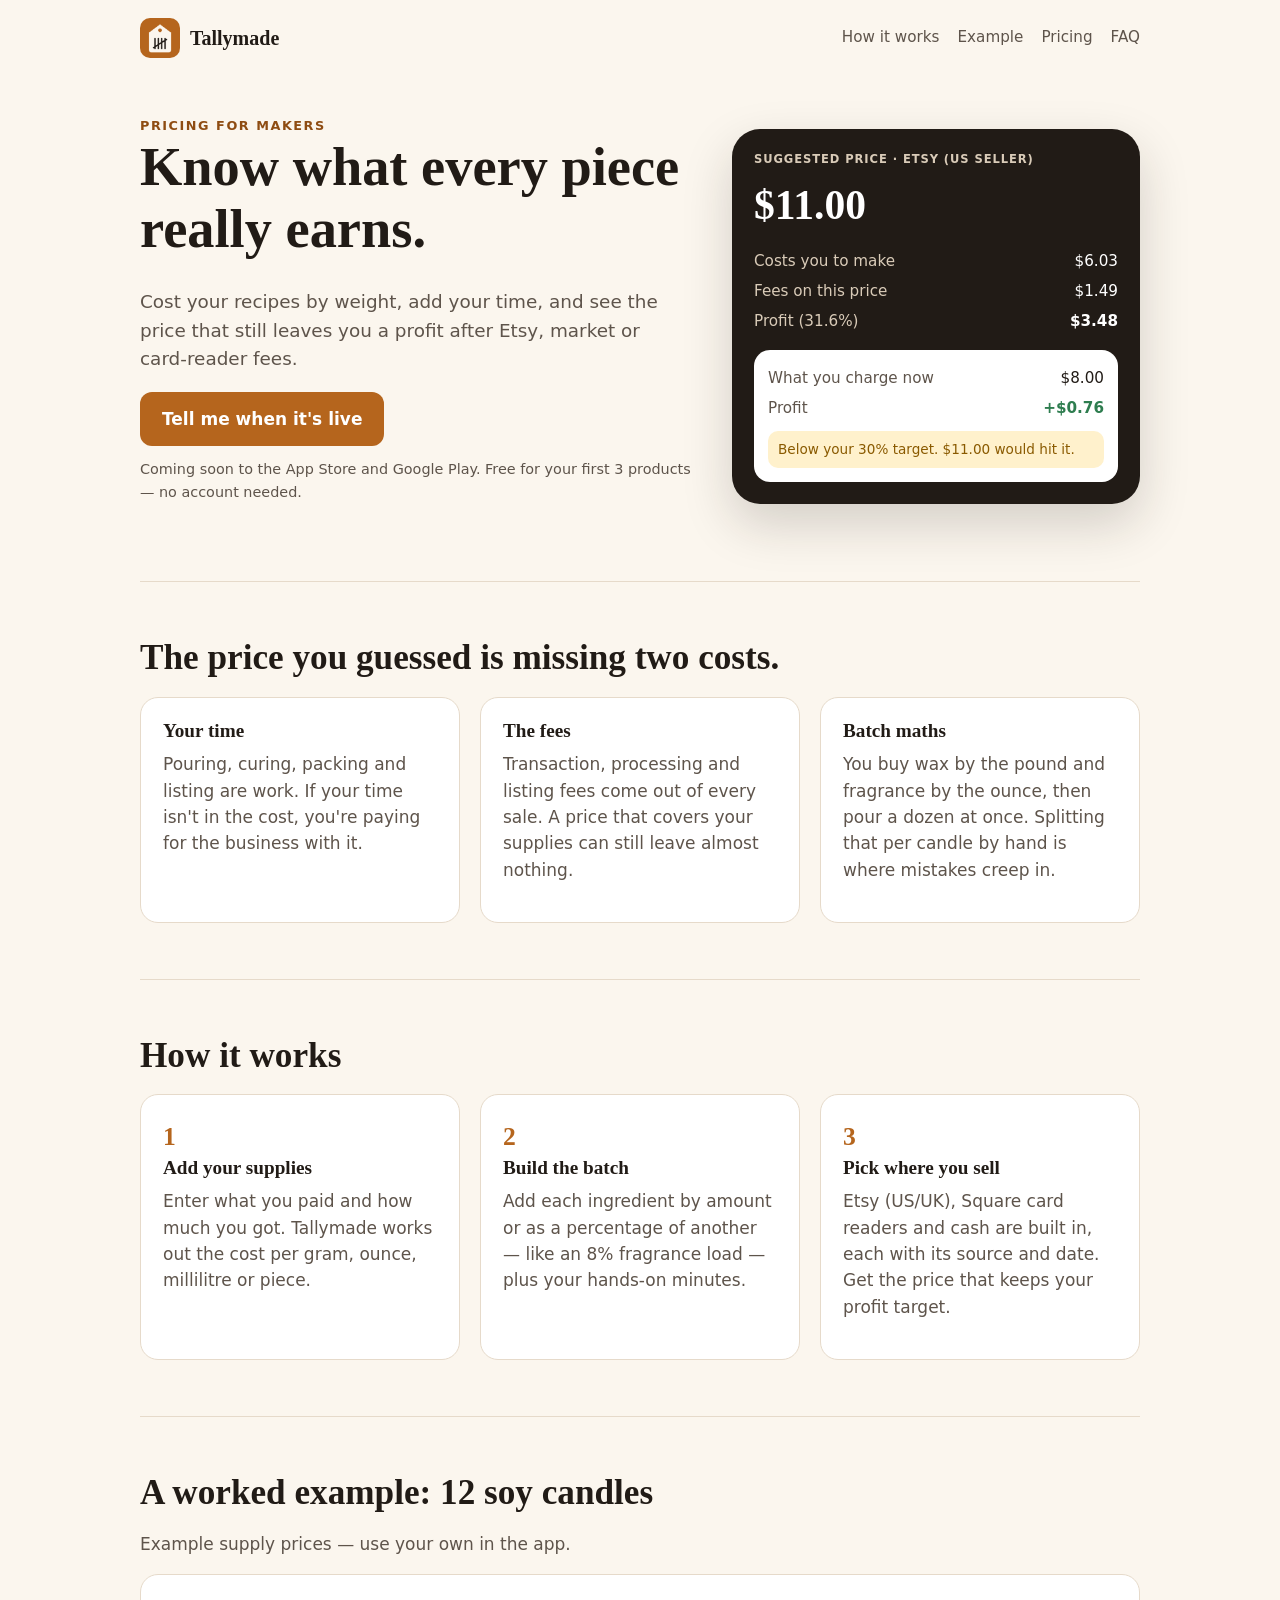
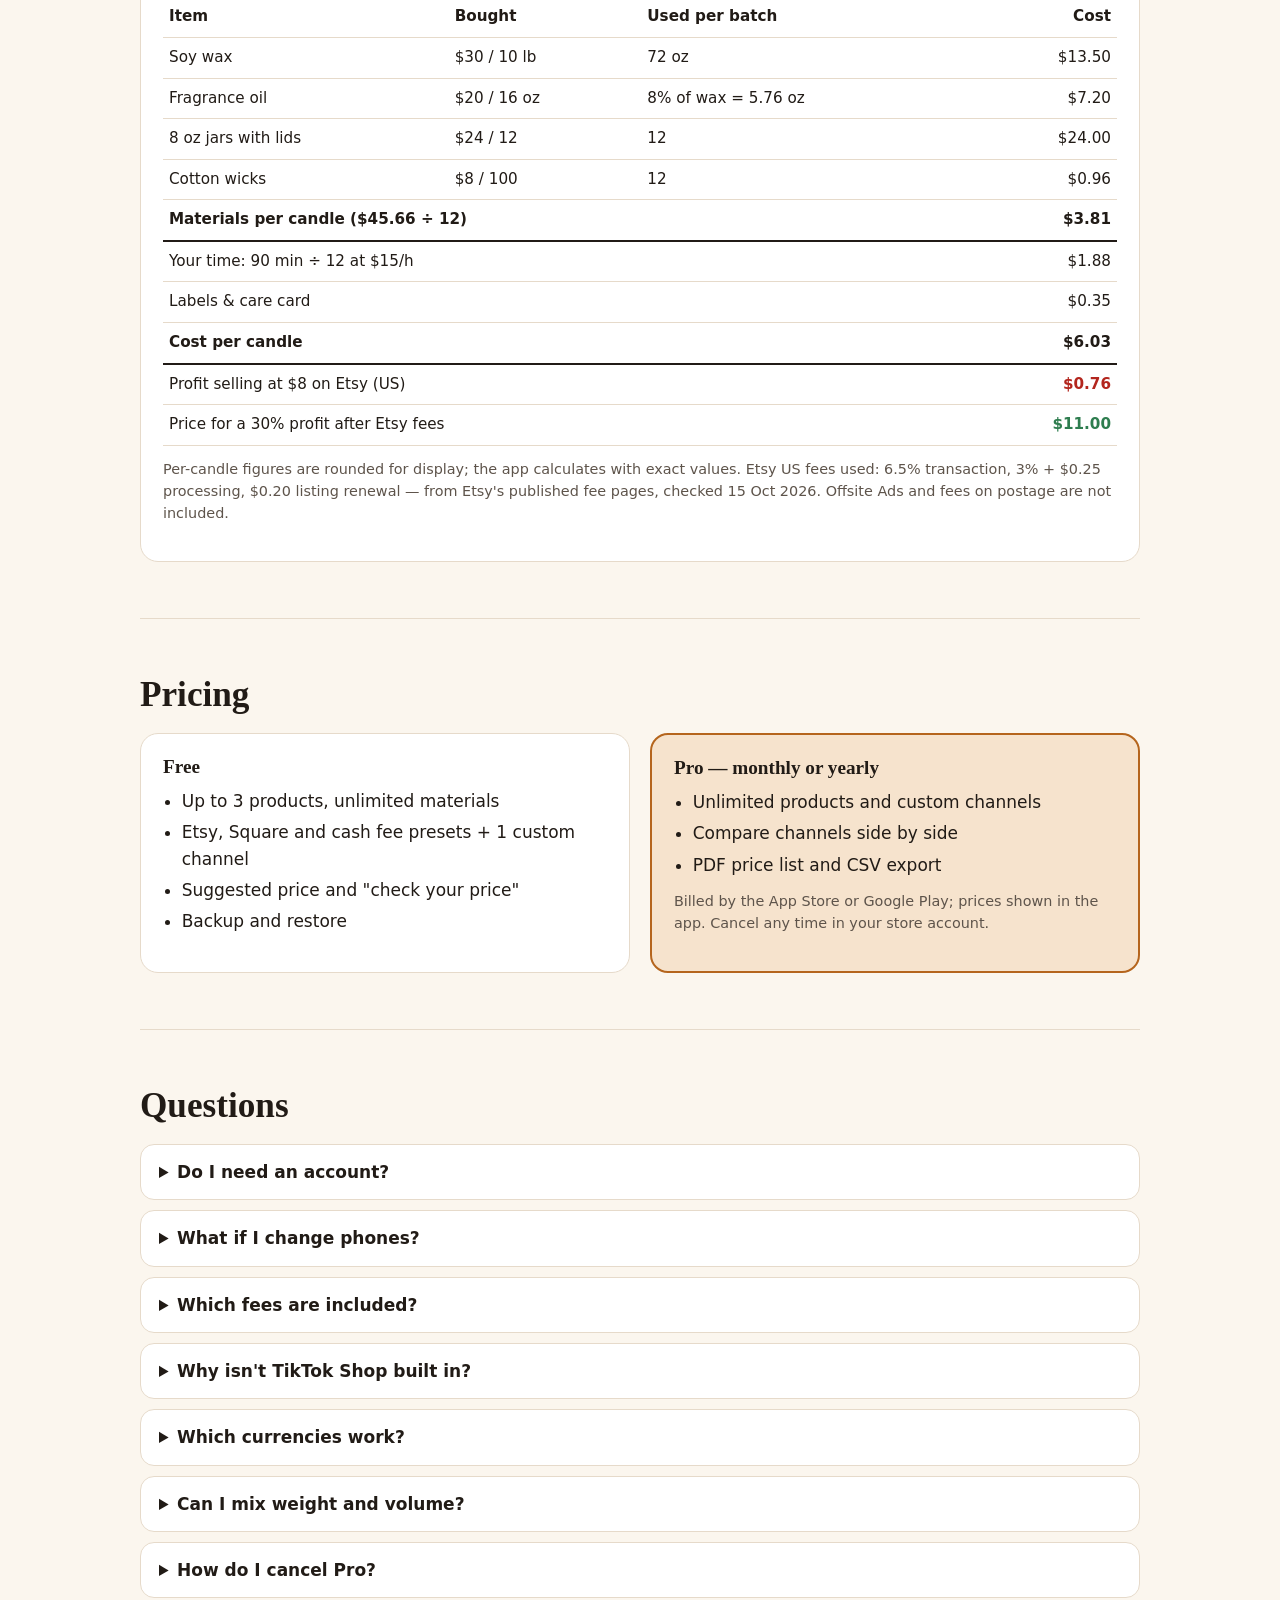
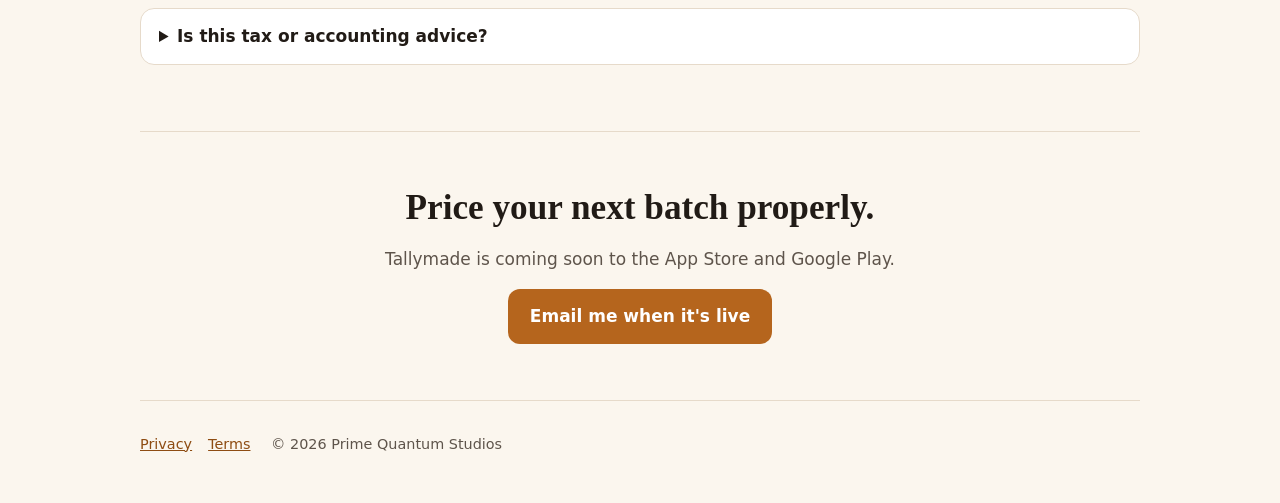
==== index.html @ a29be05f "Tallymade site: landing page, privacy policy, terms" ====
<!doctype html>
<html lang="en">
<head>
<meta charset="utf-8">
<meta name="viewport" content="width=device-width, initial-scale=1">
<title>Tallymade — Handmade Pricing</title>
<meta name="description" content="Cost your recipes by weight, add your time, and see the price that still leaves you a profit after Etsy, market or card-reader fees. For candle, soap, bake and craft makers.">
<meta property="og:title" content="Tallymade — know what every piece really earns">
<meta property="og:description" content="A pricing app for makers: recipe costing, your time, and Etsy/card-reader fees in one price.">
<meta property="og:image" content="icon.png">
<meta property="og:type" content="website">
<link rel="icon" href="icon.png">
<style>
  :root{--paper:#FBF6EE;--card:#fff;--sunken:#F3EADC;--line:#E6DACA;--ink:#211B16;--soft:#5E544B;--accent:#B5651D;--accent-dark:#8E4C12;--accent-soft:#F6E3CD;--profit:#2E7D4F;--loss:#B3261E}
  *{box-sizing:border-box}
  body{margin:0;background:var(--paper);color:var(--ink);font:17px/1.55 system-ui,-apple-system,"Segoe UI",Roboto,sans-serif}
  h1,h2,h3{font-family:Georgia,"Times New Roman",serif;line-height:1.15;margin:0 0 .5em}
  h1{font-size:clamp(2.1rem,5vw,3.4rem)} h2{font-size:clamp(1.6rem,3.5vw,2.2rem)} h3{font-size:1.2rem}
  p{margin:0 0 1em;color:var(--soft)}
  a{color:var(--accent-dark)}
  .wrap{max-width:1040px;margin:0 auto;padding:0 20px}
  header.top{display:flex;align-items:center;gap:10px;padding:18px 0}
  header.top img{width:40px;height:40px;border-radius:10px}
  header.top b{font-family:Georgia,serif;font-size:1.25rem}
  header.top nav{margin-left:auto;display:flex;gap:18px;font-size:.95rem}
  header.top nav a{text-decoration:none;color:var(--soft)}
  .hero{display:grid;grid-template-columns:1.15fr .85fr;gap:40px;align-items:center;padding:40px 0 64px}
  .eyebrow{font-size:.8rem;letter-spacing:.12em;font-weight:700;color:var(--accent-dark);text-transform:uppercase}
  .lead{font-size:1.15rem}
  .btn{display:inline-block;background:var(--accent);color:#fff;font-weight:700;text-decoration:none;padding:14px 22px;border-radius:12px}
  .btn:hover{background:var(--accent-dark)}
  .btn.secondary{background:transparent;color:var(--ink);border:1px solid var(--line)}
  .note{font-size:.9rem;color:var(--soft);margin-top:12px}
  .phone{background:var(--ink);color:#fff;border-radius:28px;padding:22px;box-shadow:0 20px 50px rgba(33,27,22,.18)}
  .phone .label{font-size:.72rem;letter-spacing:.08em;color:#D9CBB8;font-weight:700}
  .phone .price{font-family:Georgia,serif;font-size:2.6rem;font-weight:700;margin:4px 0 10px}
  .row{display:flex;justify-content:space-between;gap:12px;font-size:.95rem;padding:3px 0}
  .row span:first-child{color:#D9CBB8}
  .check{background:var(--card);color:var(--ink);border-radius:16px;padding:14px;margin-top:14px}
  .check .row span:first-child{color:var(--soft)}
  .warn{background:#FFF1CC;color:#8A5A00;border-radius:10px;padding:8px 10px;font-size:.85rem;margin-top:8px}
  section{padding:56px 0;border-top:1px solid var(--line)}
  .grid3{display:grid;grid-template-columns:repeat(3,1fr);gap:20px}
  .card{background:var(--card);border:1px solid var(--line);border-radius:18px;padding:22px}
  .step{font-family:Georgia,serif;font-weight:700;color:var(--accent);font-size:1.6rem}
  table{width:100%;border-collapse:collapse;font-size:.95rem}
  td,th{padding:8px 6px;border-bottom:1px solid var(--line);text-align:left}
  td.n,th.n{text-align:right;white-space:nowrap;font-variant-numeric:tabular-nums}
  tr.total td{font-weight:700;border-bottom:2px solid var(--ink)}
  .good{color:var(--profit);font-weight:700} .bad{color:var(--loss);font-weight:700}
  .plans{display:grid;grid-template-columns:1fr 1fr;gap:20px}
  .plan ul{padding-left:1.1em;margin:0 0 .5em} .plan li{margin:.3em 0}
  .plan.pro{border:2px solid var(--accent);background:var(--accent-soft)}
  details{background:var(--card);border:1px solid var(--line);border-radius:14px;padding:14px 18px;margin-bottom:10px}
  summary{cursor:pointer;font-weight:700}
  details p{margin:.6em 0 0}
  .cta{text-align:center}
  footer{padding:32px 0 48px;font-size:.9rem;color:var(--soft);border-top:1px solid var(--line)}
  footer a{margin-right:16px}
  :focus-visible{outline:3px solid var(--accent);outline-offset:2px}
  @media (max-width:820px){.hero,.grid3,.plans{grid-template-columns:1fr}.hero{padding-top:16px}header.top nav{display:none}}
</style>
</head>
<body>
<div class="wrap">
  <header class="top">
    <img src="icon.png" alt="Tallymade logo: a price tag with a tally mark">
    <b>Tallymade</b>
    <nav aria-label="Page sections"><a href="#how">How it works</a><a href="#example">Example</a><a href="#pricing">Pricing</a><a href="#faq">FAQ</a></nav>
  </header>

  <main>
    <div class="hero">
      <div>
        <div class="eyebrow">Pricing for makers</div>
        <h1>Know what every piece really earns.</h1>
        <p class="lead">Cost your recipes by weight, add your time, and see the price that still leaves you a profit after Etsy, market or card-reader fees.</p>
        <a class="btn" href="mailto:primequantumstudios@gmail.com?subject=Tallymade%20early%20access">Tell me when it's live</a>
        <p class="note">Coming soon to the App Store and Google Play. Free for your first 3 products — no account needed.</p>
      </div>
      <div class="phone" role="img" aria-label="Example app screen: suggested price $11.00 on Etsy for an 8 oz soy candle; at $8 the profit is only $0.76">
        <div class="label">SUGGESTED PRICE · ETSY (US SELLER)</div>
        <div class="price">$11.00</div>
        <div class="row"><span>Costs you to make</span><span>$6.03</span></div>
        <div class="row"><span>Fees on this price</span><span>$1.49</span></div>
        <div class="row"><span>Profit (31.6%)</span><span><b>$3.48</b></span></div>
        <div class="check">
          <div class="row"><span>What you charge now</span><span>$8.00</span></div>
          <div class="row"><span>Profit</span><span class="good">+$0.76</span></div>
          <div class="warn">Below your 30% target. $11.00 would hit it.</div>
        </div>
      </div>
    </div>

    <section aria-labelledby="problem">
      <h2 id="problem">The price you guessed is missing two costs.</h2>
      <div class="grid3">
        <div class="card"><h3>Your time</h3><p>Pouring, curing, packing and listing are work. If your time isn't in the cost, you're paying for the business with it.</p></div>
        <div class="card"><h3>The fees</h3><p>Transaction, processing and listing fees come out of every sale. A price that covers your supplies can still leave almost nothing.</p></div>
        <div class="card"><h3>Batch maths</h3><p>You buy wax by the pound and fragrance by the ounce, then pour a dozen at once. Splitting that per candle by hand is where mistakes creep in.</p></div>
      </div>
    </section>

    <section id="how" aria-labelledby="how-h">
      <h2 id="how-h">How it works</h2>
      <div class="grid3">
        <div class="card"><div class="step">1</div><h3>Add your supplies</h3><p>Enter what you paid and how much you got. Tallymade works out the cost per gram, ounce, millilitre or piece.</p></div>
        <div class="card"><div class="step">2</div><h3>Build the batch</h3><p>Add each ingredient by amount or as a percentage of another — like an 8% fragrance load — plus your hands-on minutes.</p></div>
        <div class="card"><div class="step">3</div><h3>Pick where you sell</h3><p>Etsy (US/UK), Square card readers and cash are built in, each with its source and date. Get the price that keeps your profit target.</p></div>
      </div>
    </section>

    <section id="example" aria-labelledby="ex-h">
      <h2 id="ex-h">A worked example: 12 soy candles</h2>
      <p>Example supply prices — use your own in the app.</p>
      <div class="card">
        <table>
          <thead><tr><th>Item</th><th>Bought</th><th>Used per batch</th><th class="n">Cost</th></tr></thead>
          <tbody>
            <tr><td>Soy wax</td><td>$30 / 10 lb</td><td>72 oz</td><td class="n">$13.50</td></tr>
            <tr><td>Fragrance oil</td><td>$20 / 16 oz</td><td>8% of wax = 5.76 oz</td><td class="n">$7.20</td></tr>
            <tr><td>8 oz jars with lids</td><td>$24 / 12</td><td>12</td><td class="n">$24.00</td></tr>
            <tr><td>Cotton wicks</td><td>$8 / 100</td><td>12</td><td class="n">$0.96</td></tr>
            <tr class="total"><td colspan="3">Materials per candle ($45.66 ÷ 12)</td><td class="n">$3.81</td></tr>
            <tr><td colspan="3">Your time: 90 min ÷ 12 at $15/h</td><td class="n">$1.88</td></tr>
            <tr><td colspan="3">Labels &amp; care card</td><td class="n">$0.35</td></tr>
            <tr class="total"><td colspan="3">Cost per candle</td><td class="n">$6.03</td></tr>
            <tr><td colspan="3">Profit selling at $8 on Etsy (US)</td><td class="n bad">$0.76</td></tr>
            <tr><td colspan="3">Price for a 30% profit after Etsy fees</td><td class="n good">$11.00</td></tr>
          </tbody>
        </table>
        <p class="note">Per-candle figures are rounded for display; the app calculates with exact values. Etsy US fees used: 6.5% transaction, 3% + $0.25 processing, $0.20 listing renewal — from Etsy's published fee pages, checked 15 Oct 2026. Offsite Ads and fees on postage are not included.</p>
      </div>
    </section>

    <section id="pricing" aria-labelledby="pr-h">
      <h2 id="pr-h">Pricing</h2>
      <div class="plans">
        <div class="card plan">
          <h3>Free</h3>
          <ul>
            <li>Up to 3 products, unlimited materials</li>
            <li>Etsy, Square and cash fee presets + 1 custom channel</li>
            <li>Suggested price and "check your price"</li>
            <li>Backup and restore</li>
          </ul>
        </div>
        <div class="card plan pro">
          <h3>Pro — monthly or yearly</h3>
          <ul>
            <li>Unlimited products and custom channels</li>
            <li>Compare channels side by side</li>
            <li>PDF price list and CSV export</li>
          </ul>
          <p class="note">Billed by the App Store or Google Play; prices shown in the app. Cancel any time in your store account.</p>
        </div>
      </div>
    </section>

    <section id="faq" aria-labelledby="faq-h">
      <h2 id="faq-h">Questions</h2>
      <details><summary>Do I need an account?</summary><p>No. Your materials and products are stored only on your phone. There's no sign-up.</p></details>
      <details><summary>What if I change phones?</summary><p>Export a backup file from Settings and restore it on the new phone. Tallymade doesn't keep a copy on a server.</p></details>
      <details><summary>Which fees are included?</summary><p>Presets for Etsy (US and UK sellers), Square card readers (US and UK) and cash. Each shows its source and the date it was checked. Every fee line is editable, and you can add your own channels.</p></details>
      <details><summary>Why isn't TikTok Shop built in?</summary><p>Its published rates vary by category and region, so we couldn't confirm one set of numbers. Add it as your own channel using the rates in your seller account.</p></details>
      <details><summary>Which currencies work?</summary><p>USD, GBP, EUR, CAD and AUD. Pick the currency you sell in; Tallymade doesn't convert between currencies.</p></details>
      <details><summary>Can I mix weight and volume?</summary><p>Yes — add a density (grams per ml from your supplier's data sheet) to a material.</p></details>
      <details><summary>How do I cancel Pro?</summary><p>Pro is billed by Apple or Google. Cancel in your store account's subscription settings; refunds are requested through the store.</p></details>
      <details><summary>Is this tax or accounting advice?</summary><p>No. Tallymade is a pricing calculator. For tax and bookkeeping, talk to an accountant.</p></details>
    </section>

    <section class="cta" aria-labelledby="cta-h">
      <h2 id="cta-h">Price your next batch properly.</h2>
      <p>Tallymade is coming soon to the App Store and Google Play.</p>
      <a class="btn" href="mailto:primequantumstudios@gmail.com?subject=Tallymade%20early%20access">Email me when it's live</a>
    </section>
  </main>

  <footer>
    <a href="privacy.html">Privacy</a><a href="terms.html">Terms</a>
    <span>© 2026 Prime Quantum Studios</span>
  </footer>
</div>
</body>
</html>
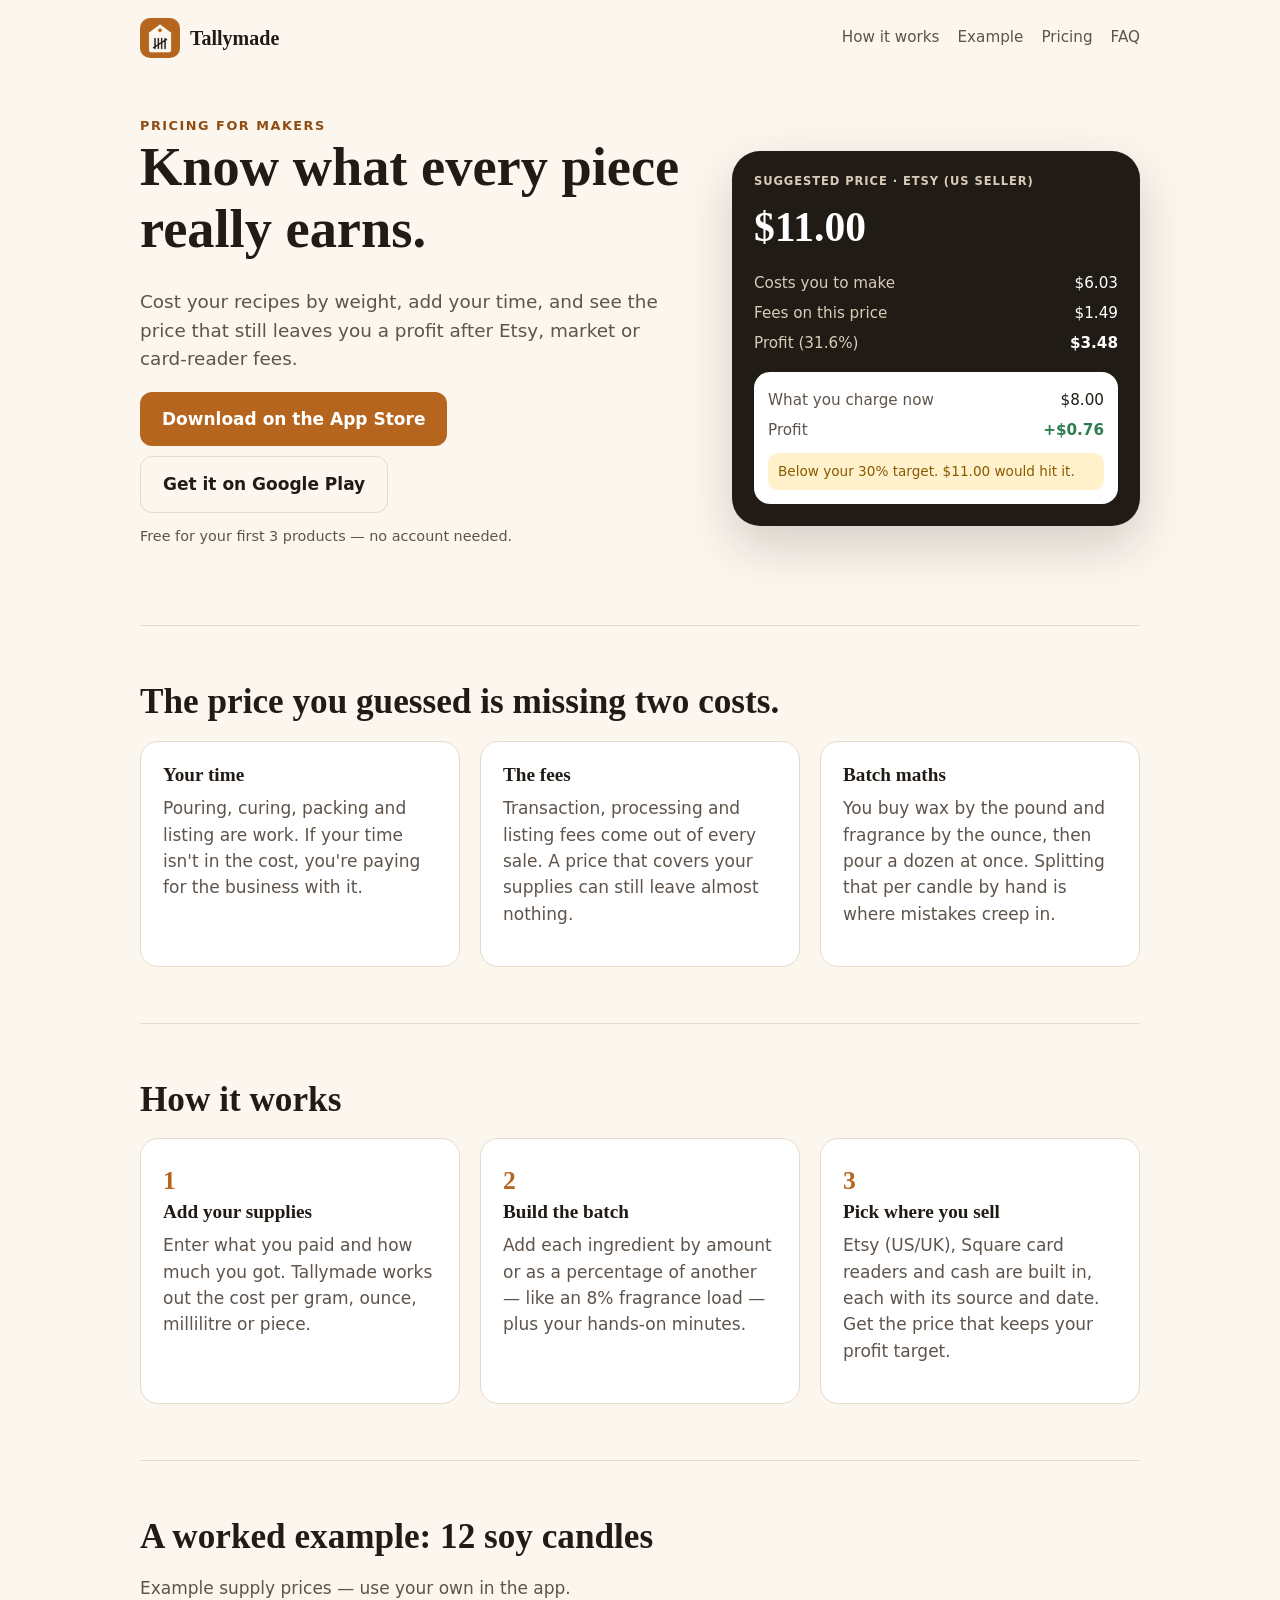
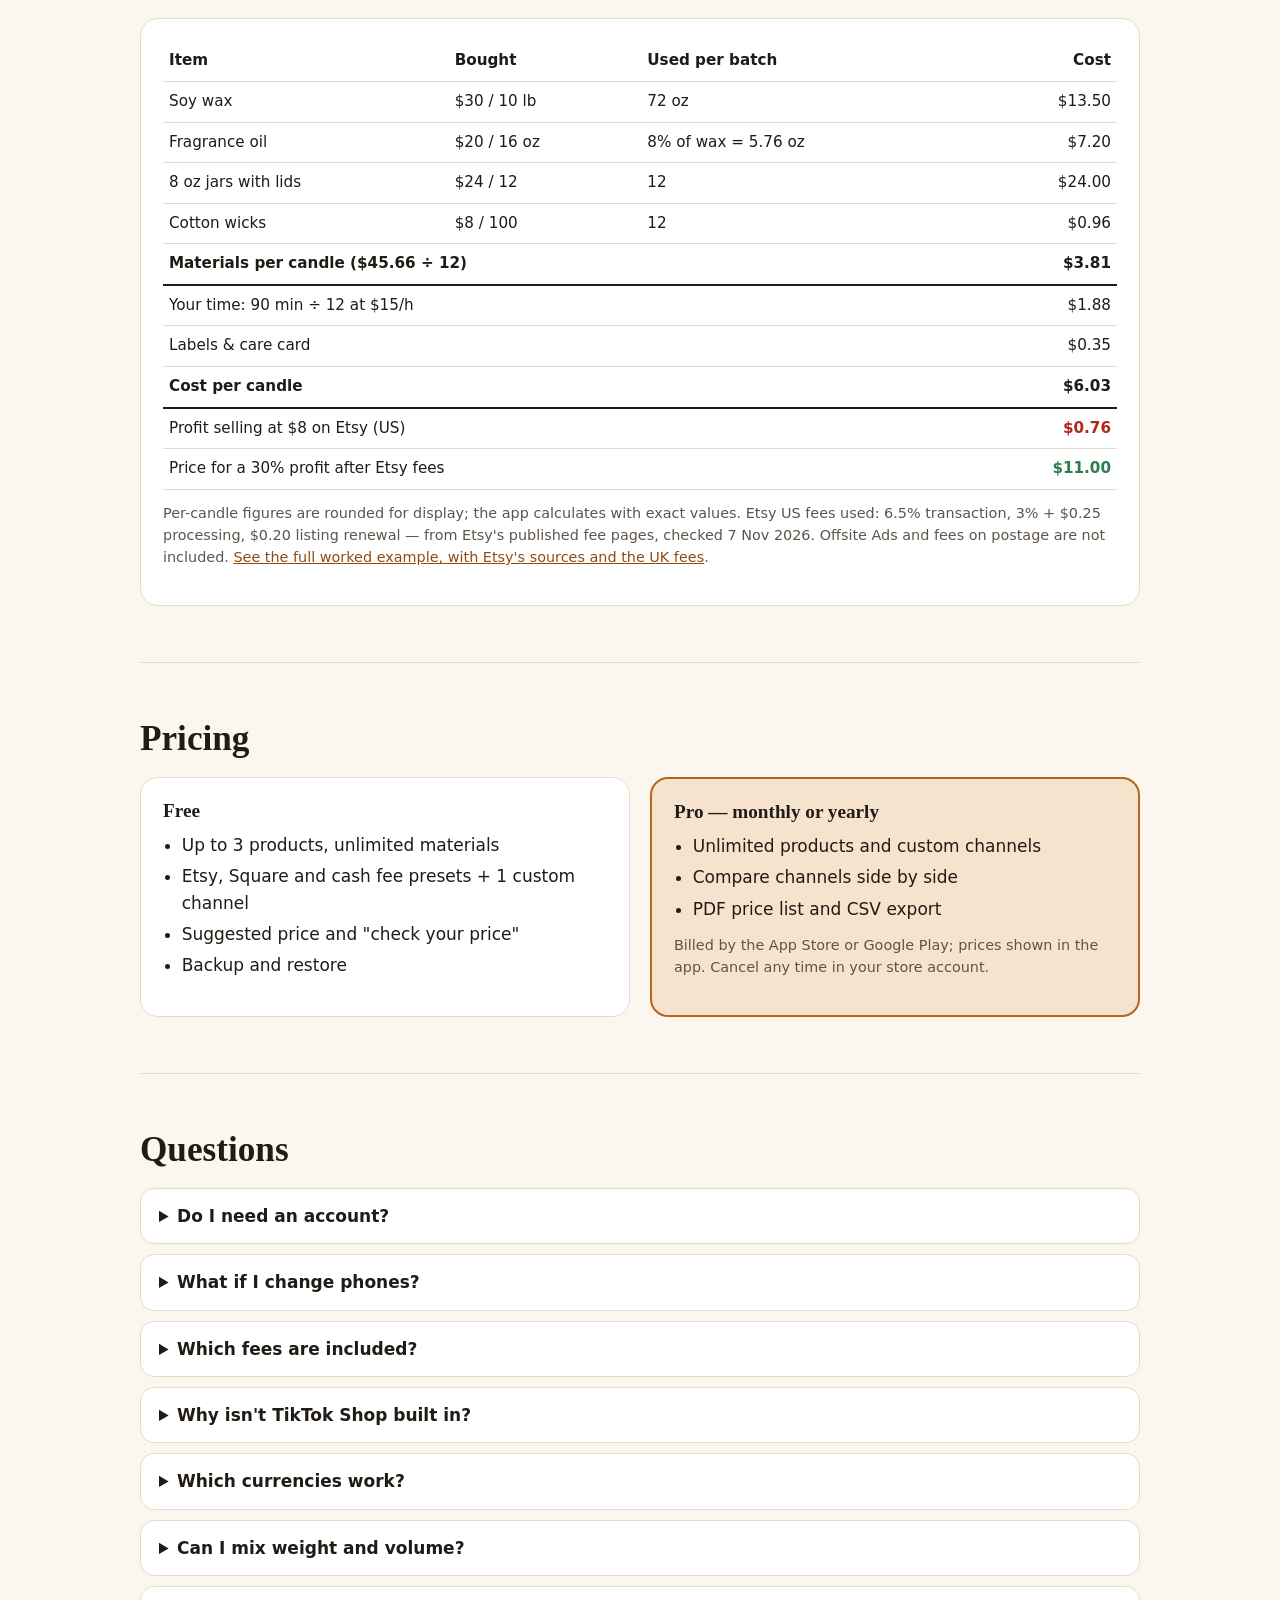
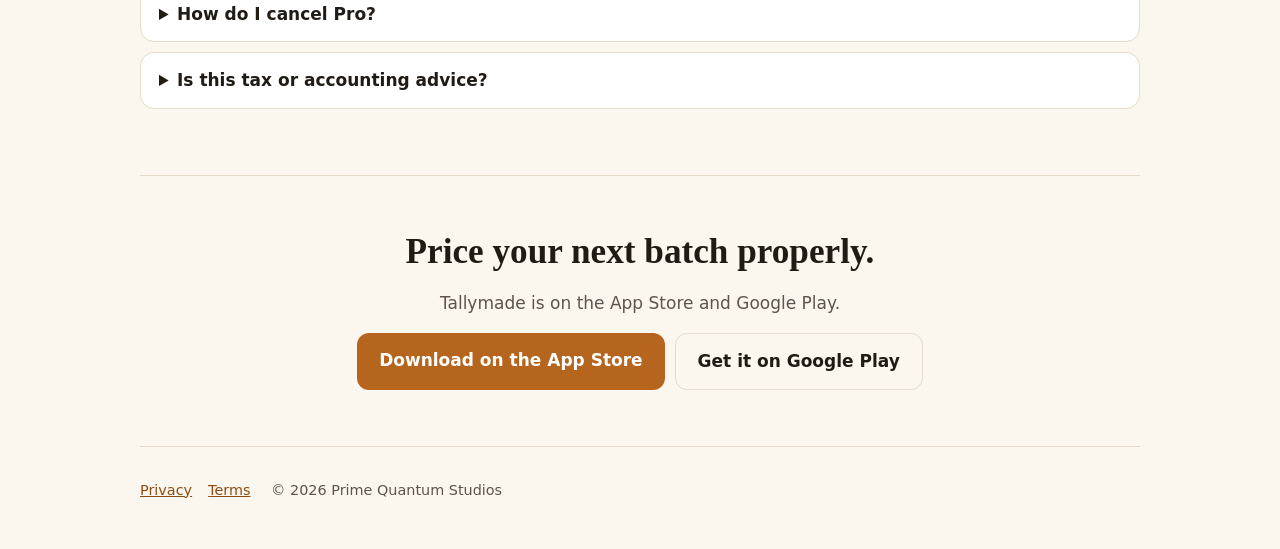
==== commit 4a3203df: "Landing: store buttons now live, worked-example article on Etsy candle pricing Co-Authored-By: Claud" ====
--- a/index.html
+++ b/index.html
@@ -30,6 +30,8 @@
   .btn{display:inline-block;background:var(--accent);color:#fff;font-weight:700;text-decoration:none;padding:14px 22px;border-radius:12px}
   .btn:hover{background:var(--accent-dark)}
   .btn.secondary{background:transparent;color:var(--ink);border:1px solid var(--line)}
+  .stores{display:flex;flex-wrap:wrap;gap:10px}
+  section.cta .stores{justify-content:center}
   .note{font-size:.9rem;color:var(--soft);margin-top:12px}
   .phone{background:var(--ink);color:#fff;border-radius:28px;padding:22px;box-shadow:0 20px 50px rgba(33,27,22,.18)}
   .phone .label{font-size:.72rem;letter-spacing:.08em;color:#D9CBB8;font-weight:700}
@@ -75,8 +77,11 @@
         <div class="eyebrow">Pricing for makers</div>
         <h1>Know what every piece really earns.</h1>
         <p class="lead">Cost your recipes by weight, add your time, and see the price that still leaves you a profit after Etsy, market or card-reader fees.</p>
-        <a class="btn" href="mailto:primequantumstudios@gmail.com?subject=Tallymade%20early%20access">Tell me when it's live</a>
-        <p class="note">Coming soon to the App Store and Google Play. Free for your first 3 products — no account needed.</p>
+        <div class="stores">
+          <a class="btn" href="https://apps.apple.com/gb/app/tallymade-handmade-pricing/id6823324719">Download on the App Store</a>
+          <a class="btn secondary" href="https://play.google.com/store/apps/details?id=com.primequantumstudios.tallymade">Get it on Google Play</a>
+        </div>
+        <p class="note">Free for your first 3 products — no account needed.</p>
       </div>
       <div class="phone" role="img" aria-label="Example app screen: suggested price $11.00 on Etsy for an 8 oz soy candle; at $8 the profit is only $0.76">
         <div class="label">SUGGESTED PRICE · ETSY (US SELLER)</div>
@@ -129,7 +134,7 @@
             <tr><td colspan="3">Price for a 30% profit after Etsy fees</td><td class="n good">$11.00</td></tr>
           </tbody>
         </table>
-        <p class="note">Per-candle figures are rounded for display; the app calculates with exact values. Etsy US fees used: 6.5% transaction, 3% + $0.25 processing, $0.20 listing renewal — from Etsy's published fee pages, checked 15 Oct 2026. Offsite Ads and fees on postage are not included.</p>
+        <p class="note">Per-candle figures are rounded for display; the app calculates with exact values. Etsy US fees used: 6.5% transaction, 3% + $0.25 processing, $0.20 listing renewal — from Etsy's published fee pages, checked 7 Nov 2026. Offsite Ads and fees on postage are not included. <a href="etsy-candle-pricing-example.html">See the full worked example, with Etsy's sources and the UK fees</a>.</p>
       </div>
     </section>
 
@@ -171,8 +176,11 @@
 
     <section class="cta" aria-labelledby="cta-h">
       <h2 id="cta-h">Price your next batch properly.</h2>
-      <p>Tallymade is coming soon to the App Store and Google Play.</p>
-      <a class="btn" href="mailto:primequantumstudios@gmail.com?subject=Tallymade%20early%20access">Email me when it's live</a>
+      <p>Tallymade is on the App Store and Google Play.</p>
+      <div class="stores">
+        <a class="btn" href="https://apps.apple.com/gb/app/tallymade-handmade-pricing/id6823324719">Download on the App Store</a>
+        <a class="btn secondary" href="https://play.google.com/store/apps/details?id=com.primequantumstudios.tallymade">Get it on Google Play</a>
+      </div>
     </section>
   </main>
 
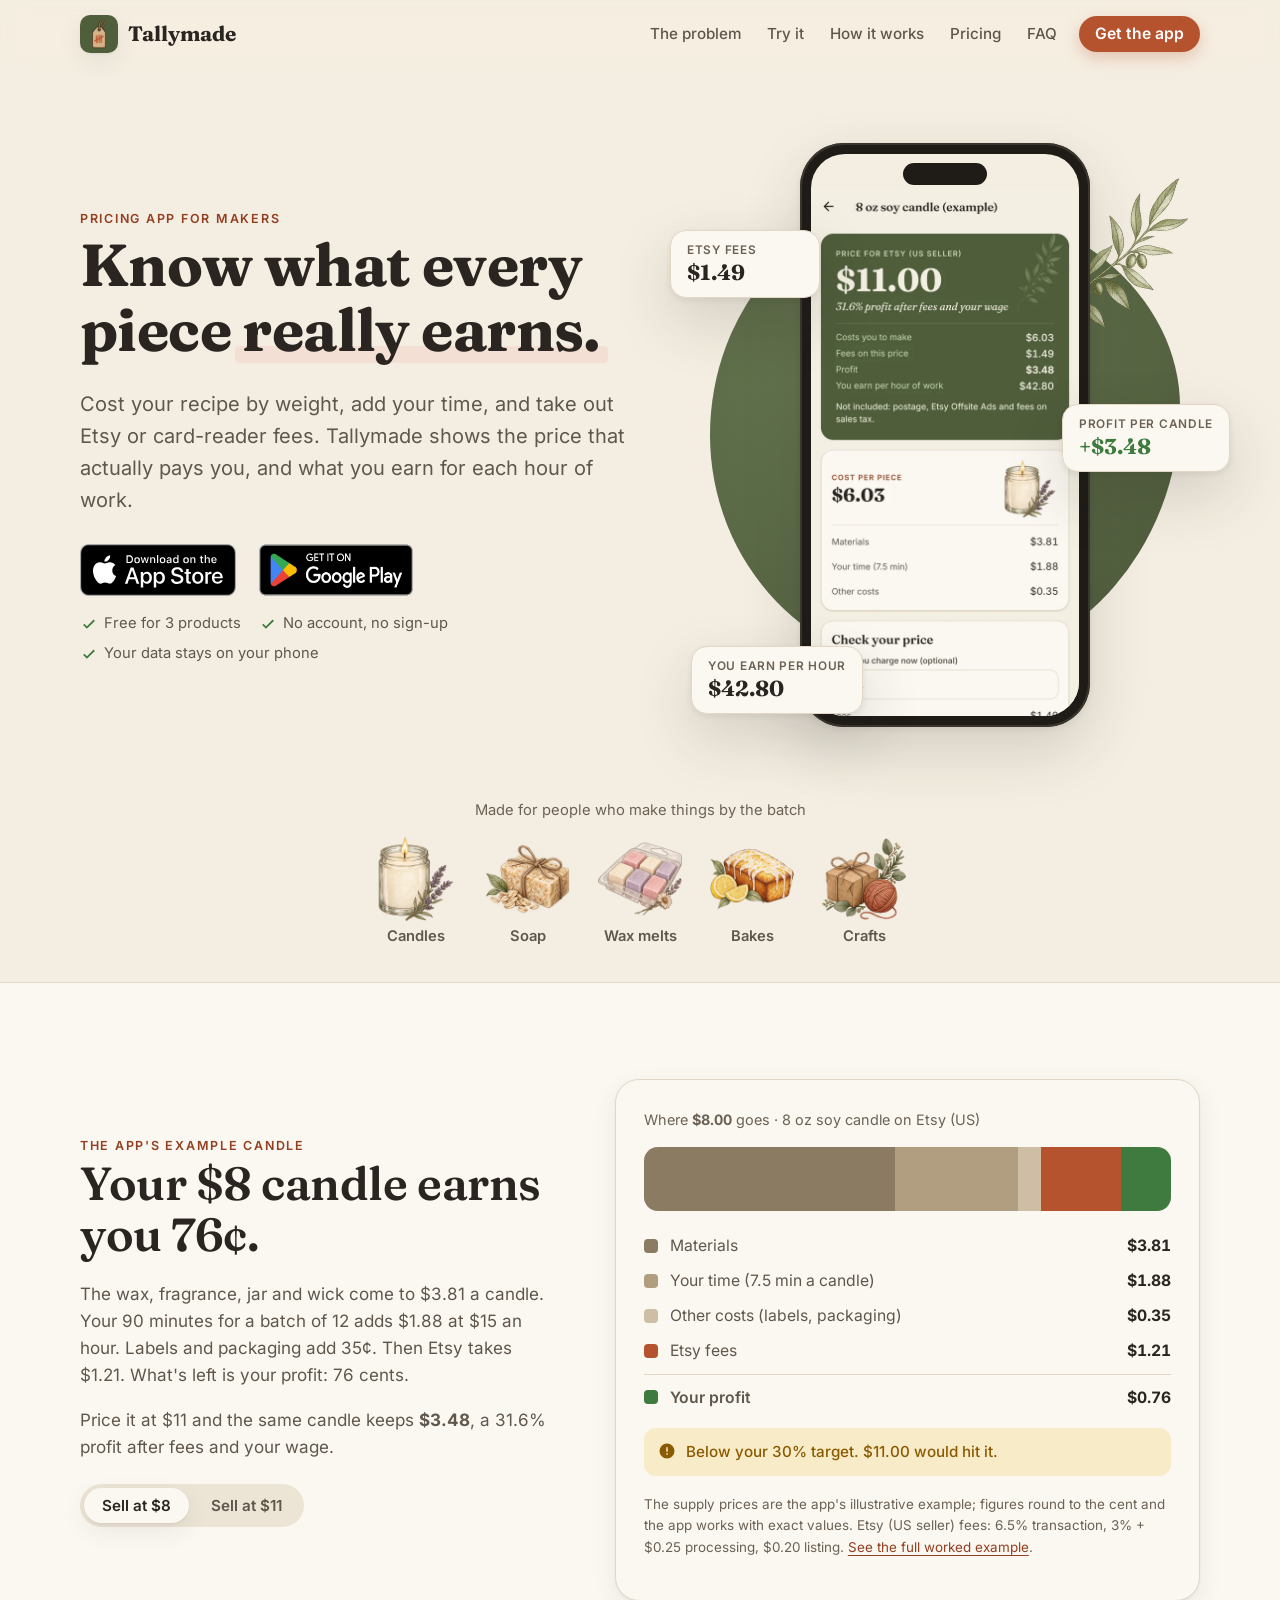
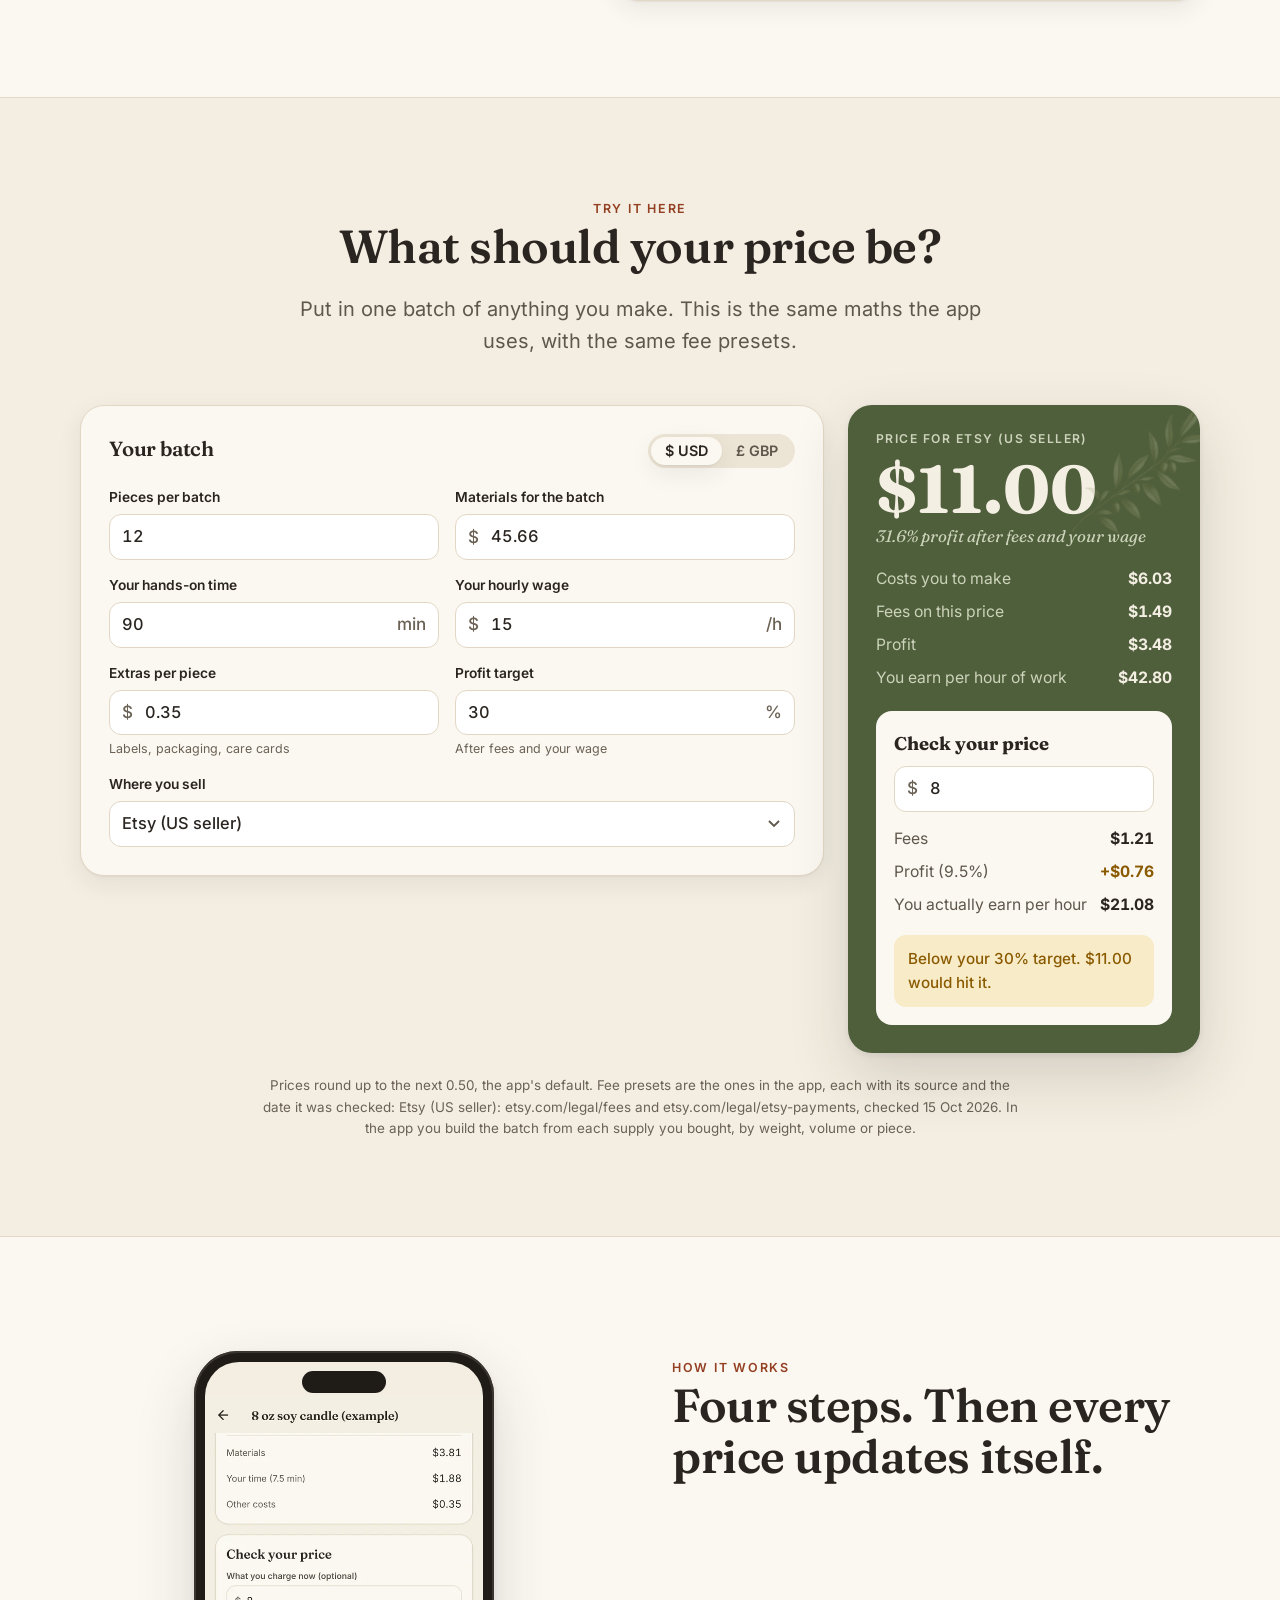
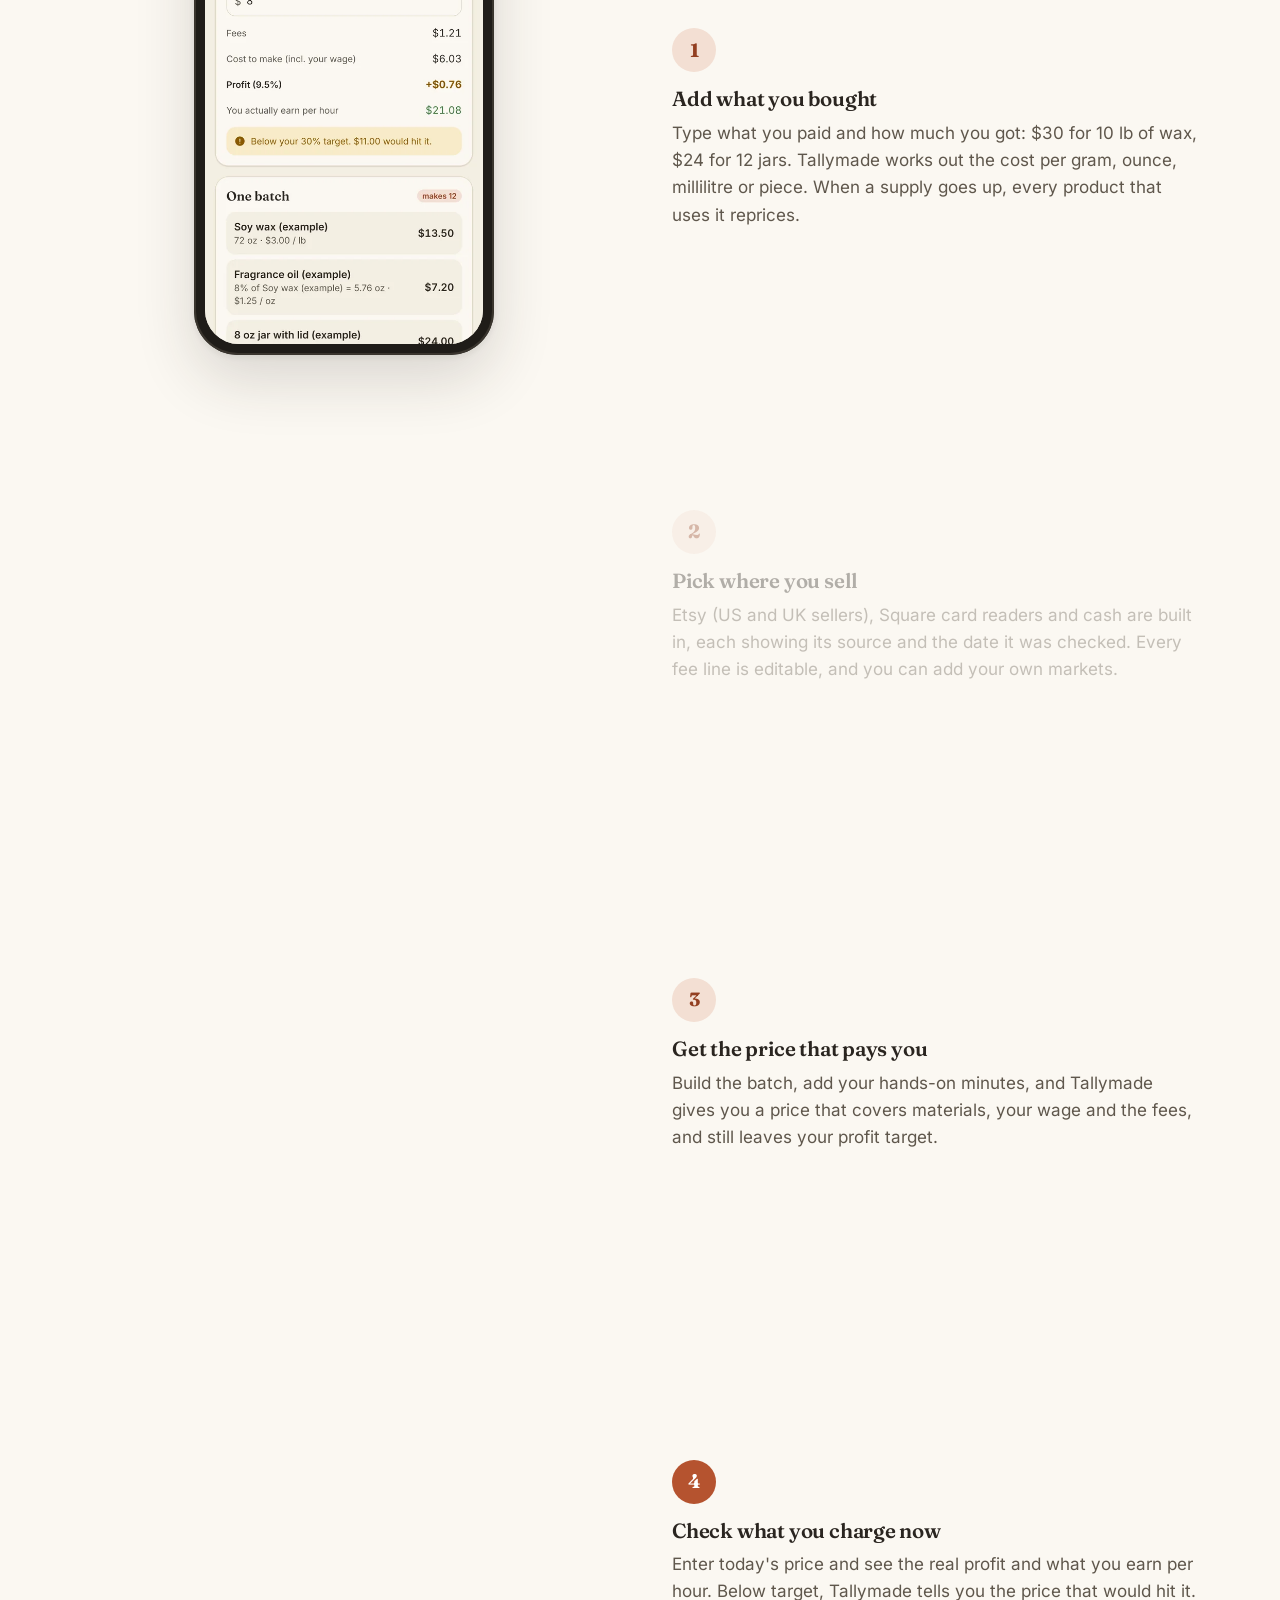
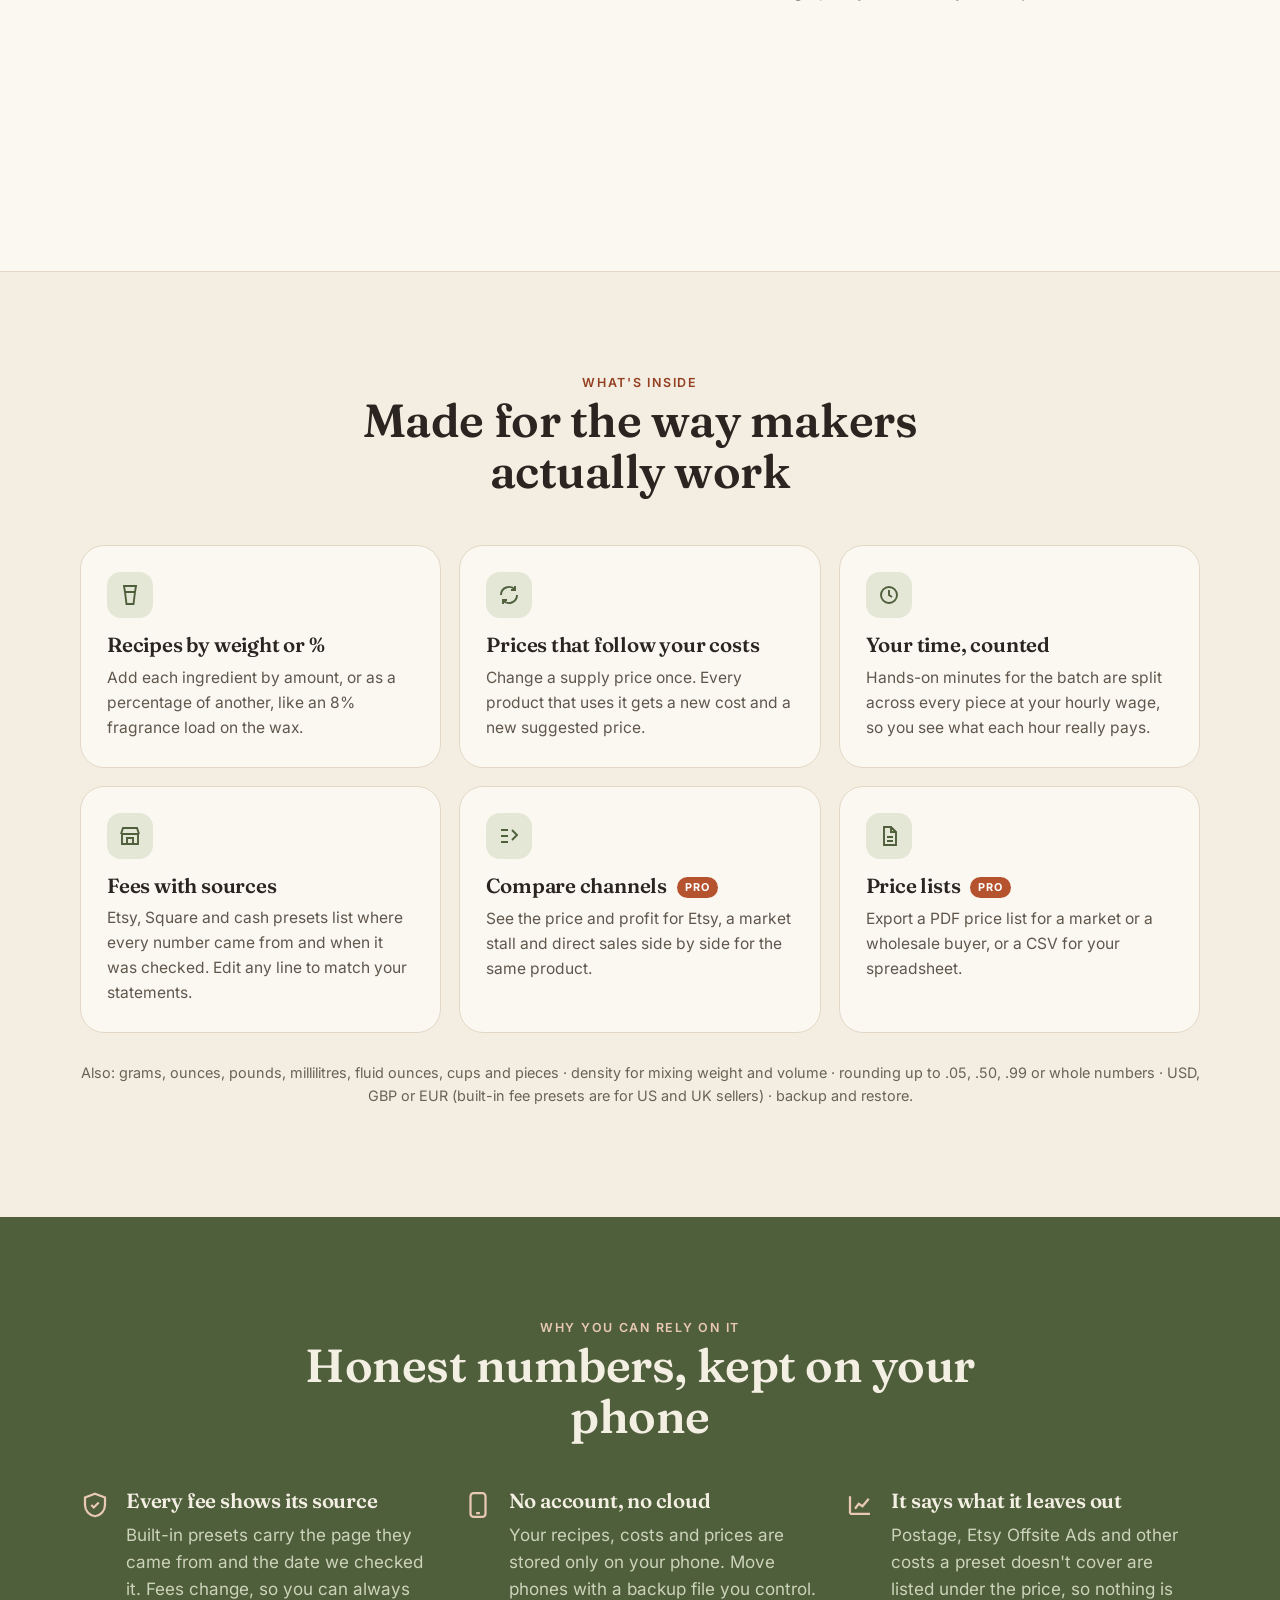
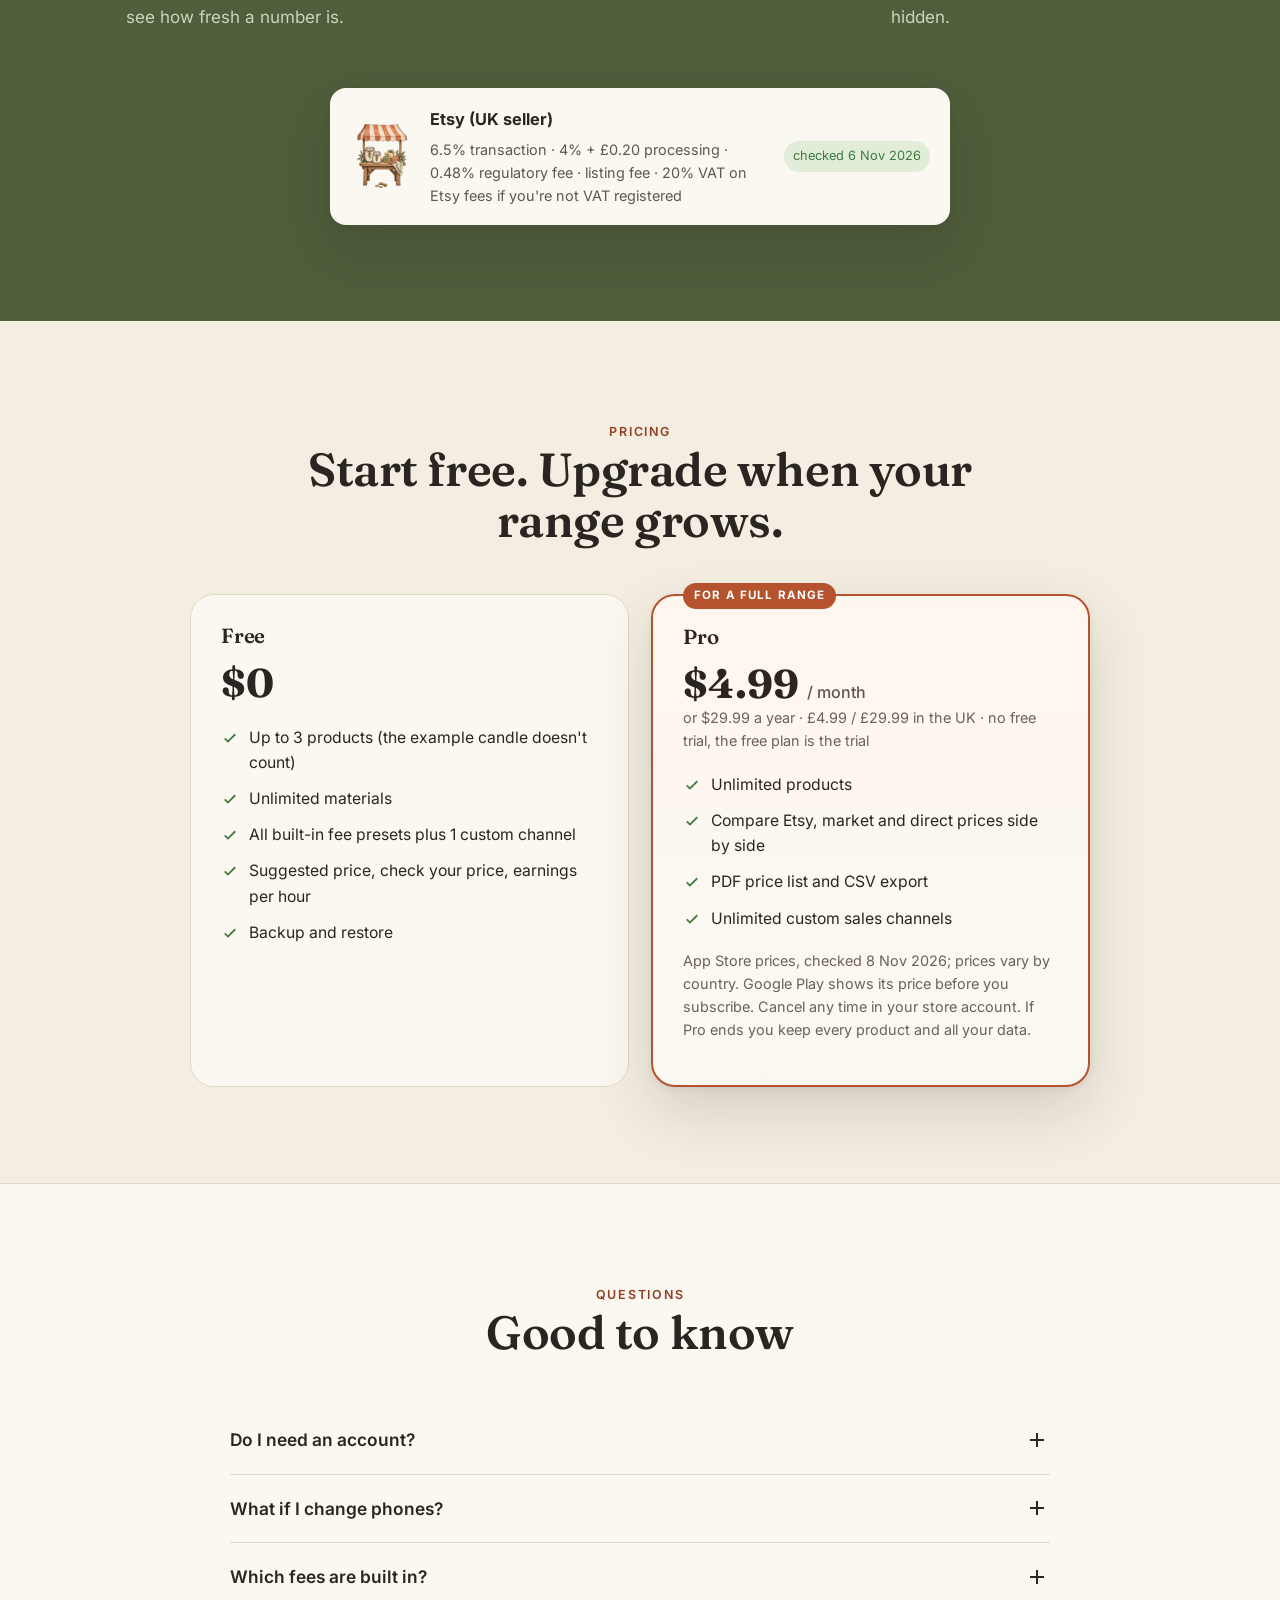
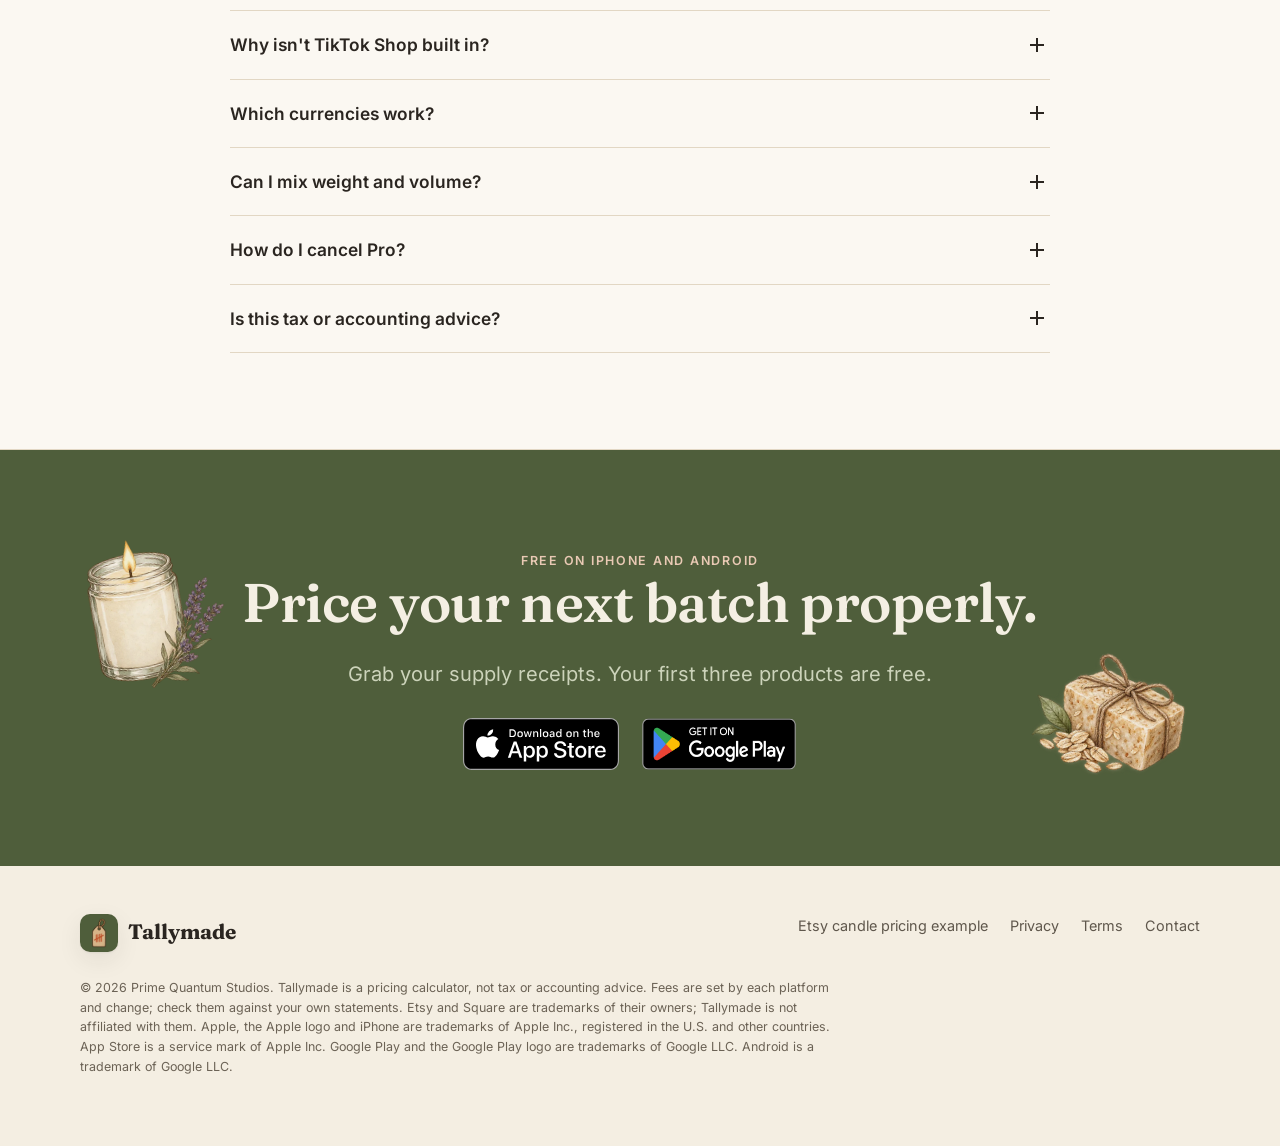
==== commit 827aeb9f: "tallymade.app: new landing page in the app's palette and fonts Live price calculator with the app's " ====
--- a/index.html
+++ b/index.html
@@ -1,193 +1,312 @@
 <!doctype html>
-<html lang="en">
+<html lang="en" class="no-js">
 <head>
 <meta charset="utf-8">
+<script>document.documentElement.className="js"</script>
 <meta name="viewport" content="width=device-width, initial-scale=1">
-<title>Tallymade — Handmade Pricing</title>
-<meta name="description" content="Cost your recipes by weight, add your time, and see the price that still leaves you a profit after Etsy, market or card-reader fees. For candle, soap, bake and craft makers.">
-<meta property="og:title" content="Tallymade — know what every piece really earns">
-<meta property="og:description" content="A pricing app for makers: recipe costing, your time, and Etsy/card-reader fees in one price.">
-<meta property="og:image" content="icon.png">
+<title>Tallymade: Handmade Pricing App for Candle, Soap and Craft Makers</title>
+<meta name="description" content="Cost your recipe by weight, add your time, and take out Etsy or card-reader fees. Tallymade shows the price that actually pays you, and what you earn per hour. Free on iPhone and Android.">
+<link rel="canonical" href="https://tallymade.app/">
+<meta name="theme-color" content="#F4EEE2">
 <meta property="og:type" content="website">
-<link rel="icon" href="icon.png">
-<style>
-  :root{--paper:#FBF6EE;--card:#fff;--sunken:#F3EADC;--line:#E6DACA;--ink:#211B16;--soft:#5E544B;--accent:#B5651D;--accent-dark:#8E4C12;--accent-soft:#F6E3CD;--profit:#2E7D4F;--loss:#B3261E}
-  *{box-sizing:border-box}
-  body{margin:0;background:var(--paper);color:var(--ink);font:17px/1.55 system-ui,-apple-system,"Segoe UI",Roboto,sans-serif}
-  h1,h2,h3{font-family:Georgia,"Times New Roman",serif;line-height:1.15;margin:0 0 .5em}
-  h1{font-size:clamp(2.1rem,5vw,3.4rem)} h2{font-size:clamp(1.6rem,3.5vw,2.2rem)} h3{font-size:1.2rem}
-  p{margin:0 0 1em;color:var(--soft)}
-  a{color:var(--accent-dark)}
-  .wrap{max-width:1040px;margin:0 auto;padding:0 20px}
-  header.top{display:flex;align-items:center;gap:10px;padding:18px 0}
-  header.top img{width:40px;height:40px;border-radius:10px}
-  header.top b{font-family:Georgia,serif;font-size:1.25rem}
-  header.top nav{margin-left:auto;display:flex;gap:18px;font-size:.95rem}
-  header.top nav a{text-decoration:none;color:var(--soft)}
-  .hero{display:grid;grid-template-columns:1.15fr .85fr;gap:40px;align-items:center;padding:40px 0 64px}
-  .eyebrow{font-size:.8rem;letter-spacing:.12em;font-weight:700;color:var(--accent-dark);text-transform:uppercase}
-  .lead{font-size:1.15rem}
-  .btn{display:inline-block;background:var(--accent);color:#fff;font-weight:700;text-decoration:none;padding:14px 22px;border-radius:12px}
-  .btn:hover{background:var(--accent-dark)}
-  .btn.secondary{background:transparent;color:var(--ink);border:1px solid var(--line)}
-  .stores{display:flex;flex-wrap:wrap;gap:10px}
-  section.cta .stores{justify-content:center}
-  .note{font-size:.9rem;color:var(--soft);margin-top:12px}
-  .phone{background:var(--ink);color:#fff;border-radius:28px;padding:22px;box-shadow:0 20px 50px rgba(33,27,22,.18)}
-  .phone .label{font-size:.72rem;letter-spacing:.08em;color:#D9CBB8;font-weight:700}
-  .phone .price{font-family:Georgia,serif;font-size:2.6rem;font-weight:700;margin:4px 0 10px}
-  .row{display:flex;justify-content:space-between;gap:12px;font-size:.95rem;padding:3px 0}
-  .row span:first-child{color:#D9CBB8}
-  .check{background:var(--card);color:var(--ink);border-radius:16px;padding:14px;margin-top:14px}
-  .check .row span:first-child{color:var(--soft)}
-  .warn{background:#FFF1CC;color:#8A5A00;border-radius:10px;padding:8px 10px;font-size:.85rem;margin-top:8px}
-  section{padding:56px 0;border-top:1px solid var(--line)}
-  .grid3{display:grid;grid-template-columns:repeat(3,1fr);gap:20px}
-  .card{background:var(--card);border:1px solid var(--line);border-radius:18px;padding:22px}
-  .step{font-family:Georgia,serif;font-weight:700;color:var(--accent);font-size:1.6rem}
-  table{width:100%;border-collapse:collapse;font-size:.95rem}
-  td,th{padding:8px 6px;border-bottom:1px solid var(--line);text-align:left}
-  td.n,th.n{text-align:right;white-space:nowrap;font-variant-numeric:tabular-nums}
-  tr.total td{font-weight:700;border-bottom:2px solid var(--ink)}
-  .good{color:var(--profit);font-weight:700} .bad{color:var(--loss);font-weight:700}
-  .plans{display:grid;grid-template-columns:1fr 1fr;gap:20px}
-  .plan ul{padding-left:1.1em;margin:0 0 .5em} .plan li{margin:.3em 0}
-  .plan.pro{border:2px solid var(--accent);background:var(--accent-soft)}
-  details{background:var(--card);border:1px solid var(--line);border-radius:14px;padding:14px 18px;margin-bottom:10px}
-  summary{cursor:pointer;font-weight:700}
-  details p{margin:.6em 0 0}
-  .cta{text-align:center}
-  footer{padding:32px 0 48px;font-size:.9rem;color:var(--soft);border-top:1px solid var(--line)}
-  footer a{margin-right:16px}
-  :focus-visible{outline:3px solid var(--accent);outline-offset:2px}
-  @media (max-width:820px){.hero,.grid3,.plans{grid-template-columns:1fr}.hero{padding-top:16px}header.top nav{display:none}}
-</style>
+<meta property="og:site_name" content="Tallymade">
+<meta property="og:url" content="https://tallymade.app/">
+<meta property="og:title" content="Tallymade: know what every piece really earns">
+<meta property="og:description" content="A pricing app for makers: recipe costing, your time, and Etsy or card-reader fees in one price. Free on iPhone and Android.">
+<meta property="og:image" content="https://tallymade.app/assets/og.png">
+<meta property="og:image:width" content="1200">
+<meta property="og:image:height" content="630">
+<meta name="twitter:card" content="summary_large_image">
+<meta name="twitter:image" content="https://tallymade.app/assets/og.png">
+<meta name="apple-itunes-app" content="app-id=6823324719">
+<link rel="icon" href="assets/favicon-64.png" type="image/png">
+<link rel="apple-touch-icon" href="assets/apple-touch-icon.png">
+<link rel="preload" href="assets/fraunces-700.woff2" as="font" type="font/woff2" crossorigin>
+<link rel="preload" href="assets/inter-400.woff2" as="font" type="font/woff2" crossorigin>
+<link rel="stylesheet" href="assets/site.css">
+<script type="application/ld+json">
+{"@context":"https://schema.org","@type":"MobileApplication","name":"Tallymade: Handmade Pricing","operatingSystem":"iOS, Android","applicationCategory":"BusinessApplication","url":"https://tallymade.app/","image":"https://tallymade.app/assets/icon-512.png","description":"Pricing app for handmade sellers: recipe costing by weight, your time, and Etsy or card-reader fees in one suggested price.","offers":{"@type":"Offer","price":"0","priceCurrency":"USD"},"publisher":{"@type":"Organization","name":"Prime Quantum Studios"},"sameAs":["https://apps.apple.com/app/id6823324719","https://play.google.com/store/apps/details?id=com.primequantumstudios.tallymade"]}
+</script>
 </head>
 <body>
-<div class="wrap">
-  <header class="top">
-    <img src="icon.png" alt="Tallymade logo: a price tag with a tally mark">
-    <b>Tallymade</b>
-    <nav aria-label="Page sections"><a href="#how">How it works</a><a href="#example">Example</a><a href="#pricing">Pricing</a><a href="#faq">FAQ</a></nav>
-  </header>
-
-  <main>
-    <div class="hero">
+<a class="skip" href="#main">Skip to content</a>
+
+<header class="top" id="top">
+  <div class="wrap">
+    <a class="brand" href="#top" aria-label="Tallymade home"><img src="assets/icon-192.png" alt="" width="38" height="38"><b>Tallymade</b></a>
+    <nav aria-label="Sections"><a href="#money">The problem</a><a href="#try">Try it</a><a href="#how">How it works</a><a href="#pricing">Pricing</a><a href="#faq">FAQ</a></nav>
+    <a class="btn" href="#download" data-store>Get the app</a>
+  </div>
+</header>
+
+<main id="main">
+  <section class="hero" aria-labelledby="h1">
+    <div class="wrap">
       <div>
-        <div class="eyebrow">Pricing for makers</div>
-        <h1>Know what every piece really earns.</h1>
-        <p class="lead">Cost your recipes by weight, add your time, and see the price that still leaves you a profit after Etsy, market or card-reader fees.</p>
-        <div class="stores">
-          <a class="btn" href="https://apps.apple.com/gb/app/tallymade-handmade-pricing/id6823324719">Download on the App Store</a>
-          <a class="btn secondary" href="https://play.google.com/store/apps/details?id=com.primequantumstudios.tallymade">Get it on Google Play</a>
-        </div>
-        <p class="note">Free for your first 3 products — no account needed.</p>
-      </div>
-      <div class="phone" role="img" aria-label="Example app screen: suggested price $11.00 on Etsy for an 8 oz soy candle; at $8 the profit is only $0.76">
-        <div class="label">SUGGESTED PRICE · ETSY (US SELLER)</div>
-        <div class="price">$11.00</div>
-        <div class="row"><span>Costs you to make</span><span>$6.03</span></div>
-        <div class="row"><span>Fees on this price</span><span>$1.49</span></div>
-        <div class="row"><span>Profit (31.6%)</span><span><b>$3.48</b></span></div>
-        <div class="check">
-          <div class="row"><span>What you charge now</span><span>$8.00</span></div>
-          <div class="row"><span>Profit</span><span class="good">+$0.76</span></div>
-          <div class="warn">Below your 30% target. $11.00 would hit it.</div>
-        </div>
-      </div>
-    </div>
-
-    <section aria-labelledby="problem">
-      <h2 id="problem">The price you guessed is missing two costs.</h2>
-      <div class="grid3">
-        <div class="card"><h3>Your time</h3><p>Pouring, curing, packing and listing are work. If your time isn't in the cost, you're paying for the business with it.</p></div>
-        <div class="card"><h3>The fees</h3><p>Transaction, processing and listing fees come out of every sale. A price that covers your supplies can still leave almost nothing.</p></div>
-        <div class="card"><h3>Batch maths</h3><p>You buy wax by the pound and fragrance by the ounce, then pour a dozen at once. Splitting that per candle by hand is where mistakes creep in.</p></div>
-      </div>
-    </section>
-
-    <section id="how" aria-labelledby="how-h">
-      <h2 id="how-h">How it works</h2>
-      <div class="grid3">
-        <div class="card"><div class="step">1</div><h3>Add your supplies</h3><p>Enter what you paid and how much you got. Tallymade works out the cost per gram, ounce, millilitre or piece.</p></div>
-        <div class="card"><div class="step">2</div><h3>Build the batch</h3><p>Add each ingredient by amount or as a percentage of another — like an 8% fragrance load — plus your hands-on minutes.</p></div>
-        <div class="card"><div class="step">3</div><h3>Pick where you sell</h3><p>Etsy (US/UK), Square card readers and cash are built in, each with its source and date. Get the price that keeps your profit target.</p></div>
-      </div>
-    </section>
-
-    <section id="example" aria-labelledby="ex-h">
-      <h2 id="ex-h">A worked example: 12 soy candles</h2>
-      <p>Example supply prices — use your own in the app.</p>
-      <div class="card">
-        <table>
-          <thead><tr><th>Item</th><th>Bought</th><th>Used per batch</th><th class="n">Cost</th></tr></thead>
-          <tbody>
-            <tr><td>Soy wax</td><td>$30 / 10 lb</td><td>72 oz</td><td class="n">$13.50</td></tr>
-            <tr><td>Fragrance oil</td><td>$20 / 16 oz</td><td>8% of wax = 5.76 oz</td><td class="n">$7.20</td></tr>
-            <tr><td>8 oz jars with lids</td><td>$24 / 12</td><td>12</td><td class="n">$24.00</td></tr>
-            <tr><td>Cotton wicks</td><td>$8 / 100</td><td>12</td><td class="n">$0.96</td></tr>
-            <tr class="total"><td colspan="3">Materials per candle ($45.66 ÷ 12)</td><td class="n">$3.81</td></tr>
-            <tr><td colspan="3">Your time: 90 min ÷ 12 at $15/h</td><td class="n">$1.88</td></tr>
-            <tr><td colspan="3">Labels &amp; care card</td><td class="n">$0.35</td></tr>
-            <tr class="total"><td colspan="3">Cost per candle</td><td class="n">$6.03</td></tr>
-            <tr><td colspan="3">Profit selling at $8 on Etsy (US)</td><td class="n bad">$0.76</td></tr>
-            <tr><td colspan="3">Price for a 30% profit after Etsy fees</td><td class="n good">$11.00</td></tr>
-          </tbody>
-        </table>
-        <p class="note">Per-candle figures are rounded for display; the app calculates with exact values. Etsy US fees used: 6.5% transaction, 3% + $0.25 processing, $0.20 listing renewal — from Etsy's published fee pages, checked 7 Nov 2026. Offsite Ads and fees on postage are not included. <a href="etsy-candle-pricing-example.html">See the full worked example, with Etsy's sources and the UK fees</a>.</p>
-      </div>
-    </section>
-
-    <section id="pricing" aria-labelledby="pr-h">
-      <h2 id="pr-h">Pricing</h2>
+        <span class="eyebrow rv">Pricing app for makers</span>
+        <h1 id="h1" class="rv d1">Know what every piece <span class="hl">really earns.</span></h1>
+        <p class="lead rv d2">Cost your recipe by weight, add your time, and take out Etsy or card-reader fees. Tallymade shows the price that actually pays you, and what you earn for each hour of work.</p>
+        <div class="badges rv d3" data-badges>
+          <a class="as" href="https://apps.apple.com/app/id6823324719"><img src="assets/appstore.svg" alt="Download on the App Store" width="156" height="52"></a>
+          <a class="gp" href="https://play.google.com/store/apps/details?id=com.primequantumstudios.tallymade&amp;referrer=utm_source%3Dtallymade.app%26utm_medium%3Dwebsite"><img src="assets/gplay.png" alt="Get it on Google Play" width="196" height="76"></a>
+        </div>
+        <div class="reassure rv d4">
+          <span><svg width="18" height="18" viewBox="0 0 24 24" fill="none" stroke="currentColor" stroke-width="2.4" aria-hidden="true"><path d="M5 12.5l4.2 4.2L19 7"/></svg>Free for 3 products</span>
+          <span><svg width="18" height="18" viewBox="0 0 24 24" fill="none" stroke="currentColor" stroke-width="2.4" aria-hidden="true"><path d="M5 12.5l4.2 4.2L19 7"/></svg>No account, no sign-up</span>
+          <span><svg width="18" height="18" viewBox="0 0 24 24" fill="none" stroke="currentColor" stroke-width="2.4" aria-hidden="true"><path d="M5 12.5l4.2 4.2L19 7"/></svg>Your data stays on your phone</span>
+        </div>
+      </div>
+      <div class="stage" aria-hidden="true">
+        <div class="blob"></div>
+        <img class="sprig" src="assets/il-sprig.webp" alt="">
+        <div class="phone"><div class="screen"><img src="assets/shot-hero.webp" alt="" width="540" height="1088" fetchpriority="high"></div></div>
+        <div class="chip c1"><small>Etsy fees</small><b class="tnum">$1.49</b></div>
+        <div class="chip c2"><small>Profit per candle</small><b class="tnum pos">+$3.48</b></div>
+        <div class="chip c3"><small>You earn per hour</small><b class="tnum">$42.80</b></div>
+      </div>
+    </div>
+  </section>
+
+  <div class="makers">
+    <div class="wrap">
+      <p class="rv">Made for people who make things by the batch</p>
+      <ul>
+        <li class="rv d1"><img src="assets/il-candle.webp" alt="" width="84" height="84" loading="lazy">Candles</li>
+        <li class="rv d2"><img src="assets/il-soap.webp" alt="" width="84" height="84" loading="lazy">Soap</li>
+        <li class="rv d3"><img src="assets/il-melts.webp" alt="" width="84" height="84" loading="lazy">Wax melts</li>
+        <li class="rv d4"><img src="assets/il-bake.webp" alt="" width="84" height="84" loading="lazy">Bakes</li>
+        <li class="rv d5"><img src="assets/il-craft.webp" alt="" width="84" height="84" loading="lazy">Crafts</li>
+      </ul>
+    </div>
+  </div>
+
+  <section id="money" class="story band" aria-labelledby="money-h">
+    <div class="wrap">
+      <div>
+        <span class="eyebrow rv">The app's example candle</span>
+        <h2 id="money-h" class="rv d1">Your $8 candle earns you <span class="tnum">76¢</span>.</h2>
+        <p class="rv d2">The wax, fragrance, jar and wick come to $3.81 a candle. Your 90 minutes for a batch of 12 adds $1.88 at $15 an hour. Labels and packaging add 35¢. Then Etsy takes $1.21. What's left is your profit: 76 cents.</p>
+        <p class="rv d3">Price it at $11 and the same candle keeps <b>$3.48</b>, a 31.6% profit after fees and your wage.</p>
+        <div class="toggle rv d4" role="group" aria-label="Choose a price">
+          <button type="button" aria-pressed="true" data-p="8">Sell at $8</button>
+          <button type="button" aria-pressed="false" data-p="11">Sell at $11</button>
+        </div>
+      </div>
+      <div class="split rv d2">
+        <div class="muted">Where <b class="tnum" data-s="price">$8.00</b> goes · 8 oz soy candle on Etsy (US)</div>
+        <div class="bar" aria-hidden="true">
+          <div class="seg mat" data-g="mat"></div><div class="seg time" data-g="time"></div><div class="seg ext" data-g="ext"></div><div class="seg fee" data-g="fee"></div><div class="seg pro" data-g="pro"></div>
+        </div>
+        <ul class="legend">
+          <li><i style="background:#8C7B63"></i><span>Materials</span><b>$3.81</b></li>
+          <li><i style="background:#B19D7F"></i><span>Your time (7.5 min a candle)</span><b>$1.88</b></li>
+          <li><i style="background:#CDBEA5"></i><span>Other costs (labels, packaging)</span><b>$0.35</b></li>
+          <li><i style="background:var(--accent)"></i><span>Etsy fees</span><b data-s="fee">$1.21</b></li>
+          <li class="total"><i style="background:var(--profit)"></i><span>Your profit</span><b data-s="pro">$0.76</b></li>
+        </ul>
+        <div class="verdict warn" data-s="verdict" aria-live="polite"><svg width="18" height="18" viewBox="0 0 24 24" fill="currentColor" aria-hidden="true"><path d="M12 2a10 10 0 100 20 10 10 0 000-20zm1 15h-2v-2h2v2zm0-4h-2V7h2v6z"/></svg><span>Below your 30% target. $11.00 would hit it.</span></div>
+        <p class="calc-note">The supply prices are the app's illustrative example; figures round to the cent and the app works with exact values. Etsy (US seller) fees: 6.5% transaction, 3% + $0.25 processing, $0.20 listing. <a href="etsy-candle-pricing-example.html">See the full worked example</a>.</p>
+      </div>
+    </div>
+  </section>
+
+  <section id="try" aria-labelledby="try-h">
+    <div class="wrap">
+      <div class="sec-head">
+        <span class="eyebrow rv">Try it here</span>
+        <h2 id="try-h" class="rv d1">What should your price be?</h2>
+        <p class="lead rv d2">Put in one batch of anything you make. This is the same maths the app uses, with the same fee presets.</p>
+      </div>
+      <form class="calc" id="calc" novalidate onsubmit="return false">
+        <div class="panel rv">
+          <div style="display:flex;justify-content:space-between;align-items:center;gap:12px;flex-wrap:wrap">
+            <h3>Your batch</h3>
+            <div class="seg-ctl" role="group" aria-label="Currency">
+              <button type="button" aria-pressed="true" data-cur="USD">$ USD</button>
+              <button type="button" aria-pressed="false" data-cur="GBP">£ GBP</button>
+            </div>
+          </div>
+          <div class="fields">
+            <div class="field"><label for="f-n">Pieces per batch</label><div class="inp"><input id="f-n" inputmode="numeric" value="12"></div></div>
+            <div class="field"><label for="f-mat">Materials for the batch</label><div class="inp"><span data-sym>$</span><input id="f-mat" inputmode="decimal" value="45.66"></div></div>
+            <div class="field"><label for="f-min">Your hands-on time</label><div class="inp"><input id="f-min" inputmode="numeric" value="90"><span class="after">min</span></div></div>
+            <div class="field"><label for="f-wage">Your hourly wage</label><div class="inp"><span data-sym>$</span><input id="f-wage" inputmode="decimal" value="15"><span class="after">/h</span></div></div>
+            <div class="field"><label for="f-ext">Extras per piece</label><div class="inp"><span data-sym>$</span><input id="f-ext" inputmode="decimal" value="0.35"></div><div class="hint">Labels, packaging, care cards</div></div>
+            <div class="field"><label for="f-tgt">Profit target</label><div class="inp"><input id="f-tgt" inputmode="numeric" value="30"><span class="after">%</span></div><div class="hint">After fees and your wage</div></div>
+            <div class="field full"><label for="f-ch">Where you sell</label><div class="inp"><select id="f-ch"></select></div></div>
+          </div>
+        </div>
+        <div class="result rv d2">
+          <div class="lbl" data-r="chname">Price for Etsy (US seller)</div>
+          <div class="price" data-r="price">$11.00</div>
+          <div class="sub" data-r="sub" aria-live="polite">31.6% profit after fees and your wage</div>
+          <div class="rows">
+            <div><span>Costs you to make</span><b data-r="cost">$6.03</b></div>
+            <div><span>Fees on this price</span><b data-r="fees">$1.49</b></div>
+            <div><span>Profit</span><b data-r="profit">$3.48</b></div>
+            <div><span>You earn per hour of work</span><b data-r="hour">$42.80</b></div>
+          </div>
+          <div class="err" data-r="err" hidden></div>
+          <div class="check">
+            <label for="f-now" style="font-weight:700;font-family:var(--display);font-size:1.15rem">Check your price</label>
+            <div class="inp"><span data-sym>$</span><input id="f-now" inputmode="decimal" value="8" aria-describedby="now-hint"></div>
+            <div class="rows">
+              <div><span>Fees</span><b data-r="nfees">$1.21</b></div>
+              <div><span data-r="nprofl">Profit (9.5%)</span><b data-r="nprofit" class="mid">+$0.76</b></div>
+              <div><span>You actually earn per hour</span><b data-r="nhour">$21.08</b></div>
+            </div>
+            <div class="verdict warn" data-r="nverdict" id="now-hint" aria-live="polite"><span>Below your 30% target. $11.00 would hit it.</span></div>
+          </div>
+        </div>
+      </form>
+      <p class="calc-note" style="text-align:center;max-width:760px;margin:22px auto 0">Prices round up to the next 0.50, the app's default. Fee presets are the ones in the app, each with its source and the date it was checked: <span data-r="src">Etsy (US seller): etsy.com/legal/fees and etsy.com/legal/etsy-payments, checked 15 Oct 2026</span>. In the app you build the batch from each supply you bought, by weight, volume or piece.</p>
+    </div>
+  </section>
+
+  <section id="how" class="how band" aria-labelledby="how-h">
+    <div class="wrap">
+      <div class="sticky" aria-hidden="true">
+        <div class="phone"><div class="screen">
+          <img src="assets/shot-materials.webp" alt="" class="on" width="540" height="1088" loading="lazy">
+          <img src="assets/shot-fees.webp" alt="" width="540" height="1088" loading="lazy">
+          <img src="assets/shot-hero.webp" alt="" width="540" height="1088" loading="lazy">
+          <img src="assets/shot-check8.webp" alt="" width="540" height="1088" loading="lazy">
+        </div></div>
+      </div>
+      <div>
+        <div style="padding-top:20px">
+          <span class="eyebrow">How it works</span>
+          <h2 id="how-h">Four steps. Then every price updates itself.</h2>
+        </div>
+        <ol class="steps">
+          <li class="on"><div class="n">1</div><h3>Add what you bought</h3><p>Type what you paid and how much you got: $30 for 10 lb of wax, $24 for 12 jars. Tallymade works out the cost per gram, ounce, millilitre or piece. When a supply goes up, every product that uses it reprices.</p><img class="mob" src="assets/shot-materials.webp" alt="Materials screen listing soy wax, fragrance oil, jars and wicks with their unit costs" width="540" height="1088" loading="lazy"></li>
+          <li><div class="n">2</div><h3>Pick where you sell</h3><p>Etsy (US and UK sellers), Square card readers and cash are built in, each showing its source and the date it was checked. Every fee line is editable, and you can add your own markets.</p><img class="mob" src="assets/shot-fees.webp" alt="Fees screen with Cash, Etsy (US seller) and Square card reader presets" width="540" height="1088" loading="lazy"></li>
+          <li><div class="n">3</div><h3>Get the price that pays you</h3><p>Build the batch, add your hands-on minutes, and Tallymade gives you a price that covers materials, your wage and the fees, and still leaves your profit target.</p><img class="mob" src="assets/shot-hero.webp" alt="Product screen: price for Etsy (US seller) $11.00, 31.6% profit after fees and your wage" width="540" height="1088" loading="lazy"></li>
+          <li><div class="n">4</div><h3>Check what you charge now</h3><p>Enter today's price and see the real profit and what you earn per hour. Below target, Tallymade tells you the price that would hit it.</p><img class="mob" src="assets/shot-check8.webp" alt="Check your price: at $8 the profit is $0.76 and you earn $21.08 an hour, below the 30% target" width="540" height="1088" loading="lazy"></li>
+        </ol>
+      </div>
+    </div>
+  </section>
+
+  <section aria-labelledby="feat-h">
+    <div class="wrap">
+      <div class="sec-head">
+        <span class="eyebrow rv">What's inside</span>
+        <h2 id="feat-h" class="rv d1">Made for the way makers actually work</h2>
+      </div>
+      <div class="grid">
+        <div class="card rv"><div class="ico"><svg width="24" height="24" viewBox="0 0 24 24" fill="none" stroke="currentColor" stroke-width="1.9" aria-hidden="true"><path d="M6 3h12l-1 6H7L6 3zM7 9l1.5 12h7L17 9"/></svg></div><h3>Recipes by weight or %</h3><p>Add each ingredient by amount, or as a percentage of another, like an 8% fragrance load on the wax.</p></div>
+        <div class="card rv d1"><div class="ico"><svg width="24" height="24" viewBox="0 0 24 24" fill="none" stroke="currentColor" stroke-width="1.9" aria-hidden="true"><path d="M4 12a8 8 0 0114-5.3M20 12a8 8 0 01-14 5.3M18 3v4h-4M6 21v-4h4"/></svg></div><h3>Prices that follow your costs</h3><p>Change a supply price once. Every product that uses it gets a new cost and a new suggested price.</p></div>
+        <div class="card rv d2"><div class="ico"><svg width="24" height="24" viewBox="0 0 24 24" fill="none" stroke="currentColor" stroke-width="1.9" aria-hidden="true"><circle cx="12" cy="12" r="8"/><path d="M12 7v5l3 2"/></svg></div><h3>Your time, counted</h3><p>Hands-on minutes for the batch are split across every piece at your hourly wage, so you see what each hour really pays.</p></div>
+        <div class="card rv"><div class="ico"><svg width="24" height="24" viewBox="0 0 24 24" fill="none" stroke="currentColor" stroke-width="1.9" aria-hidden="true"><path d="M3 10l2-6h14l2 6M4 10v10h16V10M3 10h18M9 20v-6h6v6"/></svg></div><h3>Fees with sources</h3><p>Etsy, Square and cash presets list where every number came from and when it was checked. Edit any line to match your statements.</p></div>
+        <div class="card rv d1"><div class="ico"><svg width="24" height="24" viewBox="0 0 24 24" fill="none" stroke="currentColor" stroke-width="1.9" aria-hidden="true"><path d="M4 6h7M4 12h7M4 18h7M15 6l5 5-5 5"/></svg></div><h3>Compare channels <span class="pill">PRO</span></h3><p>See the price and profit for Etsy, a market stall and direct sales side by side for the same product.</p></div>
+        <div class="card rv d2"><div class="ico"><svg width="24" height="24" viewBox="0 0 24 24" fill="none" stroke="currentColor" stroke-width="1.9" aria-hidden="true"><path d="M7 3h7l5 5v13H7zM14 3v5h5M10 13h6M10 17h6"/></svg></div><h3>Price lists <span class="pill">PRO</span></h3><p>Export a PDF price list for a market or a wholesale buyer, or a CSV for your spreadsheet.</p></div>
+      </div>
+      <p class="muted rv" style="text-align:center;margin-top:28px">Also: grams, ounces, pounds, millilitres, fluid ounces, cups and pieces · density for mixing weight and volume · rounding up to .05, .50, .99 or whole numbers · USD, GBP or EUR (built-in fee presets are for US and UK sellers) · backup and restore.</p>
+    </div>
+  </section>
+
+  <section class="olive" aria-labelledby="trust-h">
+    <div class="wrap">
+      <div class="sec-head">
+        <span class="eyebrow rv">Why you can rely on it</span>
+        <h2 id="trust-h" class="rv d1">Honest numbers, kept on your phone</h2>
+      </div>
+      <div class="trust">
+        <div class="t rv"><svg width="30" height="30" viewBox="0 0 24 24" fill="none" stroke="currentColor" stroke-width="1.8" aria-hidden="true"><path d="M9 12l2 2 4-4M12 3l8 3v6c0 4.5-3.4 8.3-8 9-4.6-.7-8-4.5-8-9V6l8-3z"/></svg><div><h3>Every fee shows its source</h3><p>Built-in presets carry the page they came from and the date we checked it. Fees change, so you can always see how fresh a number is.</p></div></div>
+        <div class="t rv d1"><svg width="30" height="30" viewBox="0 0 24 24" fill="none" stroke="currentColor" stroke-width="1.8" aria-hidden="true"><rect x="6" y="2.5" width="12" height="19" rx="2.5"/><path d="M10.5 18.5h3"/></svg><div><h3>No account, no cloud</h3><p>Your recipes, costs and prices are stored only on your phone. Move phones with a backup file you control.</p></div></div>
+        <div class="t rv d2"><svg width="30" height="30" viewBox="0 0 24 24" fill="none" stroke="currentColor" stroke-width="1.8" aria-hidden="true"><path d="M4 19V5M4 19h16M8 15l3-4 3 2 5-6"/></svg><div><h3>It says what it leaves out</h3><p>Postage, Etsy Offsite Ads and other costs a preset doesn't cover are listed under the price, so nothing is hidden.</p></div></div>
+      </div>
+      <div class="feecard rv">
+        <img src="assets/il-stall.webp" alt="" width="64" height="64" loading="lazy">
+        <b>Etsy (UK seller)</b>
+        <em>checked 6 Nov 2026</em>
+        <span>6.5% transaction · 4% + £0.20 processing · 0.48% regulatory fee · listing fee · 20% VAT on Etsy fees if you're not VAT registered</span>
+      </div>
+    </div>
+  </section>
+
+  <section id="pricing" aria-labelledby="pr-h">
+    <div class="wrap">
+      <div class="sec-head">
+        <span class="eyebrow rv">Pricing</span>
+        <h2 id="pr-h" class="rv d1">Start free. Upgrade when your range grows.</h2>
+      </div>
       <div class="plans">
-        <div class="card plan">
+        <div class="plan rv">
           <h3>Free</h3>
+          <div class="amt">$0</div>
           <ul>
-            <li>Up to 3 products, unlimited materials</li>
-            <li>Etsy, Square and cash fee presets + 1 custom channel</li>
-            <li>Suggested price and "check your price"</li>
-            <li>Backup and restore</li>
+            <li><svg width="18" height="18" viewBox="0 0 24 24" fill="none" stroke="currentColor" stroke-width="2.4" aria-hidden="true"><path d="M5 12.5l4.2 4.2L19 7"/></svg>Up to 3 products (the example candle doesn't count)</li>
+            <li><svg width="18" height="18" viewBox="0 0 24 24" fill="none" stroke="currentColor" stroke-width="2.4" aria-hidden="true"><path d="M5 12.5l4.2 4.2L19 7"/></svg>Unlimited materials</li>
+            <li><svg width="18" height="18" viewBox="0 0 24 24" fill="none" stroke="currentColor" stroke-width="2.4" aria-hidden="true"><path d="M5 12.5l4.2 4.2L19 7"/></svg>All built-in fee presets plus 1 custom channel</li>
+            <li><svg width="18" height="18" viewBox="0 0 24 24" fill="none" stroke="currentColor" stroke-width="2.4" aria-hidden="true"><path d="M5 12.5l4.2 4.2L19 7"/></svg>Suggested price, check your price, earnings per hour</li>
+            <li><svg width="18" height="18" viewBox="0 0 24 24" fill="none" stroke="currentColor" stroke-width="2.4" aria-hidden="true"><path d="M5 12.5l4.2 4.2L19 7"/></svg>Backup and restore</li>
           </ul>
         </div>
-        <div class="card plan pro">
-          <h3>Pro — monthly or yearly</h3>
+        <div class="plan pro rv d1">
+          <span class="tag">For a full range</span>
+          <h3>Pro</h3>
+          <div class="amt">$4.99 <small>/ month</small></div>
+          <div class="muted" style="padding:0;margin:0">or $29.99 a year · £4.99 / £29.99 in the UK · no free trial, the free plan is the trial</div>
           <ul>
-            <li>Unlimited products and custom channels</li>
-            <li>Compare channels side by side</li>
-            <li>PDF price list and CSV export</li>
+            <li><svg width="18" height="18" viewBox="0 0 24 24" fill="none" stroke="currentColor" stroke-width="2.4" aria-hidden="true"><path d="M5 12.5l4.2 4.2L19 7"/></svg>Unlimited products</li>
+            <li><svg width="18" height="18" viewBox="0 0 24 24" fill="none" stroke="currentColor" stroke-width="2.4" aria-hidden="true"><path d="M5 12.5l4.2 4.2L19 7"/></svg>Compare Etsy, market and direct prices side by side</li>
+            <li><svg width="18" height="18" viewBox="0 0 24 24" fill="none" stroke="currentColor" stroke-width="2.4" aria-hidden="true"><path d="M5 12.5l4.2 4.2L19 7"/></svg>PDF price list and CSV export</li>
+            <li><svg width="18" height="18" viewBox="0 0 24 24" fill="none" stroke="currentColor" stroke-width="2.4" aria-hidden="true"><path d="M5 12.5l4.2 4.2L19 7"/></svg>Unlimited custom sales channels</li>
           </ul>
-          <p class="note">Billed by the App Store or Google Play; prices shown in the app. Cancel any time in your store account.</p>
-        </div>
-      </div>
-    </section>
-
-    <section id="faq" aria-labelledby="faq-h">
-      <h2 id="faq-h">Questions</h2>
-      <details><summary>Do I need an account?</summary><p>No. Your materials and products are stored only on your phone. There's no sign-up.</p></details>
-      <details><summary>What if I change phones?</summary><p>Export a backup file from Settings and restore it on the new phone. Tallymade doesn't keep a copy on a server.</p></details>
-      <details><summary>Which fees are included?</summary><p>Presets for Etsy (US and UK sellers), Square card readers (US and UK) and cash. Each shows its source and the date it was checked. Every fee line is editable, and you can add your own channels.</p></details>
-      <details><summary>Why isn't TikTok Shop built in?</summary><p>Its published rates vary by category and region, so we couldn't confirm one set of numbers. Add it as your own channel using the rates in your seller account.</p></details>
-      <details><summary>Which currencies work?</summary><p>USD, GBP, EUR, CAD and AUD. Pick the currency you sell in; Tallymade doesn't convert between currencies.</p></details>
-      <details><summary>Can I mix weight and volume?</summary><p>Yes — add a density (grams per ml from your supplier's data sheet) to a material.</p></details>
-      <details><summary>How do I cancel Pro?</summary><p>Pro is billed by Apple or Google. Cancel in your store account's subscription settings; refunds are requested through the store.</p></details>
-      <details><summary>Is this tax or accounting advice?</summary><p>No. Tallymade is a pricing calculator. For tax and bookkeeping, talk to an accountant.</p></details>
-    </section>
-
-    <section class="cta" aria-labelledby="cta-h">
-      <h2 id="cta-h">Price your next batch properly.</h2>
-      <p>Tallymade is on the App Store and Google Play.</p>
-      <div class="stores">
-        <a class="btn" href="https://apps.apple.com/gb/app/tallymade-handmade-pricing/id6823324719">Download on the App Store</a>
-        <a class="btn secondary" href="https://play.google.com/store/apps/details?id=com.primequantumstudios.tallymade">Get it on Google Play</a>
-      </div>
-    </section>
-  </main>
-
-  <footer>
-    <a href="privacy.html">Privacy</a><a href="terms.html">Terms</a>
-    <span>© 2026 Prime Quantum Studios</span>
-  </footer>
-</div>
+          <p class="muted">App Store prices, checked 8 Nov 2026; prices vary by country. Google Play shows its price before you subscribe. Cancel any time in your store account. If Pro ends you keep every product and all your data.</p>
+        </div>
+      </div>
+    </div>
+  </section>
+
+  <section id="faq" class="band" aria-labelledby="faq-h">
+    <div class="wrap">
+      <div class="sec-head"><span class="eyebrow rv">Questions</span><h2 id="faq-h" class="rv d1">Good to know</h2></div>
+      <div class="faq rv">
+        <details><summary>Do I need an account?</summary><div class="ans"><p>No. There's no sign-up. Your materials and products are stored only on your phone.</p></div></details>
+        <details><summary>What if I change phones?</summary><div class="ans"><p>Export a backup file from Settings and restore it on the new phone. Tallymade doesn't keep a copy on a server.</p></div></details>
+        <details><summary>Which fees are built in?</summary><div class="ans"><p>Etsy for US and UK sellers, Square card readers (US and UK) and cash. Each preset shows its source and the date it was checked. Every fee line is editable, and you can add your own channels, for example a craft fair pitch fee or another marketplace.</p></div></details>
+        <details><summary>Why isn't TikTok Shop built in?</summary><div class="ans"><p>Its published rates vary by category and region, so we couldn't confirm one set of numbers. Add it as your own channel using the rates in your seller account.</p></div></details>
+        <details><summary>Which currencies work?</summary><div class="ans"><p>USD, GBP and EUR. Pick the currency you sell in; Tallymade doesn't convert between currencies. The built-in fee presets are for US and UK sellers, so in EUR you add your own channel with your fees.</p></div></details>
+        <details><summary>Can I mix weight and volume?</summary><div class="ans"><p>Yes. Add a density (grams per ml, from your supplier's data sheet) to a material and Tallymade converts between them.</p></div></details>
+        <details><summary>How do I cancel Pro?</summary><div class="ans"><p>Pro is billed by Apple or Google. Cancel in your store account's subscription settings; refunds are requested through the store.</p></div></details>
+        <details><summary>Is this tax or accounting advice?</summary><div class="ans"><p>No. Tallymade is a pricing calculator. For tax and bookkeeping, talk to an accountant.</p></div></details>
+      </div>
+    </div>
+  </section>
+
+  <section id="download" class="final olive" aria-labelledby="dl-h">
+    <div class="wrap">
+      <img class="deco d1" src="assets/il-candle.webp" alt="" width="150" height="150" loading="lazy">
+      <img class="deco d2" src="assets/il-soap.webp" alt="" width="150" height="150" loading="lazy">
+      <span class="eyebrow rv">Free on iPhone and Android</span>
+      <h2 id="dl-h" class="rv d1">Price your next batch properly.</h2>
+      <p class="lead rv d2" style="margin:0 auto">Grab your supply receipts. Your first three products are free.</p>
+      <div class="badges rv d3" data-badges>
+        <a class="as" href="https://apps.apple.com/app/id6823324719"><img src="assets/appstore.svg" alt="Download on the App Store" width="156" height="52" loading="lazy"></a>
+        <a class="gp" href="https://play.google.com/store/apps/details?id=com.primequantumstudios.tallymade&amp;referrer=utm_source%3Dtallymade.app%26utm_medium%3Dwebsite"><img src="assets/gplay.png" alt="Get it on Google Play" width="196" height="76" loading="lazy"></a>
+      </div>
+    </div>
+  </section>
+</main>
+
+<footer>
+  <div class="wrap">
+    <div class="cols">
+      <a class="brand" href="#top"><img src="assets/icon-192.png" alt="" width="38" height="38"><b>Tallymade</b></a>
+      <nav aria-label="Footer">
+        <a href="etsy-candle-pricing-example.html">Etsy candle pricing example</a>
+        <a href="privacy.html">Privacy</a>
+        <a href="terms.html">Terms</a>
+        <a href="mailto:primequantumstudios@gmail.com">Contact</a>
+      </nav>
+    </div>
+    <p class="legal">© 2026 Prime Quantum Studios. Tallymade is a pricing calculator, not tax or accounting advice. Fees are set by each platform and change; check them against your own statements. Etsy and Square are trademarks of their owners; Tallymade is not affiliated with them. Apple, the Apple logo and iPhone are trademarks of Apple Inc., registered in the U.S. and other countries. App Store is a service mark of Apple Inc. Google Play and the Google Play logo are trademarks of Google LLC. Android is a trademark of Google LLC.</p>
+  </div>
+</footer>
+
+<script src="assets/main.js" defer></script>
 </body>
 </html>
--- a/assets/site.css
+++ b/assets/site.css
@@ -0,0 +1,290 @@
+/* Tallymade site. Palette and fonts are the app's own (src/ui/theme.ts). */
+@font-face{font-family:Fraunces;src:url(fraunces-600.woff2) format("woff2");font-weight:600;font-display:swap}
+@font-face{font-family:Fraunces;src:url(fraunces-700.woff2) format("woff2");font-weight:700;font-display:swap}
+@font-face{font-family:Fraunces;src:url(fraunces-400i.woff2) format("woff2");font-weight:400;font-style:italic;font-display:swap}
+@font-face{font-family:Inter;src:url(inter-400.woff2) format("woff2");font-weight:400;font-display:swap}
+@font-face{font-family:Inter;src:url(inter-500.woff2) format("woff2");font-weight:500;font-display:swap}
+@font-face{font-family:Inter;src:url(inter-600.woff2) format("woff2");font-weight:600;font-display:swap}
+@font-face{font-family:Inter;src:url(inter-700.woff2) format("woff2");font-weight:700;font-display:swap}
+
+:root{
+  --paper:#F4EEE2;--card:#FBF8F2;--sunken:#ECE4D4;--line:#E2D7C4;
+  --ink:#2A2520;--ink-soft:#5F574C;--ink-faint:#6B6255;
+  --accent:#B5532F;--accent-dark:#933F21;--accent-soft:#F3DFD3;
+  --olive:#4F5E3B;--olive-dark:#3F4C2E;--olive-soft:#E4E7D6;--on-olive:#F4EFE3;--on-olive-soft:#CCD3BA;
+  --profit:#3F7A3E;--profit-soft:#E1EDD9;--loss:#A8322A;--loss-soft:#F6E0DA;--warn:#8A5A00;--warn-soft:#F8EBC8;
+  --display:Fraunces,Georgia,"Times New Roman",serif;
+  --body:Inter,system-ui,-apple-system,"Segoe UI",Roboto,sans-serif;
+  --r-sm:10px;--r-md:16px;--r-lg:24px;
+  --shadow:0 1px 2px rgba(42,37,32,.06),0 8px 24px rgba(42,37,32,.08);
+  --shadow-lg:0 2px 6px rgba(42,37,32,.08),0 24px 60px rgba(42,37,32,.16);
+  --ease:cubic-bezier(.22,1,.36,1);
+}
+*{box-sizing:border-box}
+html{scroll-behavior:smooth;-webkit-text-size-adjust:100%}
+body{margin:0;background:var(--paper);color:var(--ink);font:400 17px/1.6 var(--body);-webkit-font-smoothing:antialiased;overflow-x:hidden}
+img{max-width:100%;display:block}
+h1,h2,h3{font-family:var(--display);font-weight:600;line-height:1.1;margin:0 0 .45em;letter-spacing:-.01em}
+h1{font-size:clamp(2.4rem,5.2vw,3.7rem);font-weight:700}
+h2{font-size:clamp(1.9rem,4.2vw,2.9rem)}
+h3{font-size:1.28rem}
+p{margin:0 0 1em;color:var(--ink-soft)}
+a{color:var(--accent-dark);text-underline-offset:3px}
+em.serif{font-family:var(--display);font-style:italic;font-weight:400;color:var(--olive)}
+.wrap{max-width:1160px;margin:0 auto;padding:0 20px}
+.eyebrow{display:inline-flex;align-items:center;gap:8px;font:600 .78rem/1 var(--body);letter-spacing:.14em;text-transform:uppercase;color:var(--accent-dark)}
+.lead{font-size:clamp(1.08rem,1.6vw,1.25rem);color:var(--ink-soft);max-width:36em}
+.muted{color:var(--ink-faint);font-size:.9rem}
+.tnum{font-variant-numeric:tabular-nums}
+.skip{position:absolute;left:-999px;top:8px;background:var(--ink);color:#fff;padding:8px 12px;border-radius:8px;z-index:100}
+.skip:focus{left:8px}
+:focus-visible{outline:3px solid var(--accent);outline-offset:3px;border-radius:6px}
+
+/* Header */
+.top{position:sticky;top:0;z-index:50;background:rgba(244,238,226,.82);backdrop-filter:saturate(1.4) blur(12px);-webkit-backdrop-filter:saturate(1.4) blur(12px);border-bottom:1px solid transparent;transition:border-color .3s,box-shadow .3s}
+.top.scrolled{border-bottom-color:var(--line);box-shadow:0 6px 20px rgba(42,37,32,.05)}
+.top .wrap{display:flex;align-items:center;gap:14px;height:68px}
+.brand{display:flex;align-items:center;gap:10px;text-decoration:none;color:var(--ink)}
+.brand img{width:38px;height:38px;border-radius:10px;box-shadow:var(--shadow)}
+.brand b{font:700 1.3rem/1 var(--display)}
+.top nav{margin-left:auto;display:flex;gap:26px}
+.top nav a{color:var(--ink-soft);text-decoration:none;font-weight:500;font-size:.95rem;position:relative}
+.top nav a::after{content:"";position:absolute;left:0;right:0;bottom:-4px;height:2px;background:var(--accent);transform:scaleX(0);transform-origin:left;transition:transform .3s var(--ease)}
+.top nav a:hover{color:var(--ink)}
+.top nav a:hover::after{transform:scaleX(1)}
+.btn{display:inline-flex;align-items:center;justify-content:center;gap:8px;background:var(--accent);color:#fff;font:600 .98rem/1 var(--body);text-decoration:none;padding:13px 20px;border-radius:999px;border:0;cursor:pointer;transition:transform .2s var(--ease),background .2s,box-shadow .2s;box-shadow:0 6px 16px rgba(181,83,47,.28)}
+.btn:hover{background:var(--accent-dark);transform:translateY(-1px)}
+.btn:active{transform:translateY(1px)}
+.btn.ghost{background:transparent;color:var(--ink);box-shadow:none;border:1.5px solid var(--line)}
+.btn.ghost:hover{border-color:var(--ink-faint);background:var(--card)}
+.top .btn{padding:10px 16px;margin-left:8px}
+
+/* Store badges (official artwork, unmodified) */
+.badges{display:flex;flex-wrap:wrap;align-items:center;gap:16px 22px}
+.badges a{display:block;border-radius:9px}
+.badges img{height:52px;width:auto}
+.badges .gp img{height:76px;margin:-12px -10px}
+.reassure{display:flex;flex-wrap:wrap;gap:6px 18px;margin-top:16px;font-size:.92rem;color:var(--ink-soft)}
+.reassure span{display:inline-flex;align-items:center;gap:6px}
+.reassure svg{color:var(--profit);flex:none}
+
+/* Hero */
+.hero{position:relative;padding:56px 0 40px}
+.hero .wrap{display:grid;grid-template-columns:1.05fr .95fr;gap:48px;align-items:center}
+.hero h1 .hl{position:relative;z-index:0}
+.hero h1 .hl::after{content:"";position:absolute;left:-2%;right:-2%;bottom:.06em;height:.28em;background:var(--accent-soft);z-index:-1;border-radius:4px;transform:scaleX(0);transform-origin:left;animation:hl 1s .5s var(--ease) forwards}
+@keyframes hl{to{transform:scaleX(1)}}
+.hero .lead{margin:18px 0 28px}
+.stage{position:relative;height:620px;display:flex;justify-content:center;align-items:center}
+.blob{position:absolute;width:470px;height:470px;border-radius:46% 54% 52% 48%/50% 44% 56% 50%;background:radial-gradient(circle at 30% 30%,#5d6e47,var(--olive) 60%,var(--olive-dark));animation:morph 14s ease-in-out infinite;opacity:.95}
+@keyframes morph{50%{border-radius:56% 44% 42% 58%/44% 58% 42% 56%;transform:rotate(8deg) scale(1.03)}}
+.sprig{position:absolute;width:210px;right:2%;top:2%;transform:rotate(18deg);opacity:.9;animation:sway 7s ease-in-out infinite;transform-origin:20% 90%}
+@keyframes sway{50%{transform:rotate(24deg)}}
+.phone{position:relative;width:290px;aspect-ratio:540/1088;border-radius:44px;background:#1f1c18;padding:11px;box-shadow:var(--shadow-lg),inset 0 0 0 2px #3a352e}
+.phone::before{content:"";position:absolute;top:20px;left:50%;width:84px;height:22px;margin-left:-42px;background:#1f1c18;border-radius:20px;z-index:2}
+.phone .screen{width:100%;height:100%;border-radius:34px;overflow:hidden;background:var(--paper);position:relative}
+.phone .screen img{width:100%;height:calc(100% - 34px);object-fit:cover;object-position:top;position:absolute;left:0;right:0;top:34px;transition:opacity .6s var(--ease),transform .8s var(--ease)}
+.chip{position:absolute;background:var(--card);border:1px solid var(--line);border-radius:16px;padding:12px 16px;box-shadow:var(--shadow-lg);font-size:.88rem;line-height:1.25;min-width:150px;animation:float 6s ease-in-out infinite}
+.js .chip{opacity:0;transform:translateY(16px) scale(.96);animation:chipIn .8s var(--ease) forwards,float 6s ease-in-out infinite}
+.chip small{display:block;color:var(--ink-faint);font-size:.74rem;letter-spacing:.06em;text-transform:uppercase;font-weight:600;margin-bottom:3px}
+.chip b{font:700 1.35rem/1.1 var(--display)}
+.chip.c1{left:-4%;top:17%;animation-delay:.9s,1.7s}
+.chip.c2{right:-6%;top:45%;animation-delay:1.15s,2.2s}
+.chip.c3{left:0;bottom:5%;animation-delay:1.4s,2.6s}
+.chip .pos{color:var(--profit)}
+@keyframes chipIn{to{opacity:1;transform:none}}
+@keyframes float{50%{translate:0 -8px}}
+
+/* Maker strip */
+.makers{padding:14px 0 34px}
+.makers ul{list-style:none;margin:0;padding:0;display:flex;justify-content:center;flex-wrap:wrap;gap:10px 28px}
+.makers li{display:flex;flex-direction:column;align-items:center;gap:4px;font-weight:600;font-size:.92rem;color:var(--ink-soft)}
+.makers img{width:84px;height:84px;object-fit:contain;transition:transform .4s var(--ease)}
+.makers li:hover img{transform:translateY(-6px) rotate(-4deg)}
+.makers p{text-align:center;margin:0 0 14px;font-size:.92rem;color:var(--ink-faint)}
+
+/* Sections */
+section{padding:96px 0;position:relative}
+section[id]{scroll-margin-top:72px}
+.pulse{animation:pulse 1.6s ease-in-out 2}
+@keyframes pulse{50%{box-shadow:0 0 0 6px rgba(181,83,47,.25)}}
+.sec-head{max-width:720px;margin:0 auto 48px;text-align:center}
+.sec-head .lead{margin:0 auto}
+.band{background:var(--card);border-block:1px solid var(--line)}
+.olive{background:var(--olive);color:var(--on-olive)}
+.olive h2,.olive h3{color:var(--on-olive)}
+.olive p{color:var(--on-olive-soft)}
+.olive .eyebrow{color:#E9C9B4}
+
+/* Story: where the money goes */
+.story .wrap{display:grid;grid-template-columns:.9fr 1.1fr;gap:56px;align-items:center}
+.big{font:700 clamp(3.6rem,9vw,6.4rem)/1 var(--display);color:var(--ink);letter-spacing:-.02em;margin:6px 0 10px}
+.big .from{color:var(--ink-faint)}
+.toggle{display:inline-flex;background:var(--sunken);border-radius:999px;padding:4px;gap:4px;margin:6px 0 22px}
+.toggle button{border:0;background:transparent;font:600 .95rem/1 var(--body);padding:10px 18px;border-radius:999px;cursor:pointer;color:var(--ink-soft);transition:background .3s,color .3s,box-shadow .3s}
+.toggle button[aria-pressed=true]{background:var(--card);color:var(--ink);box-shadow:var(--shadow)}
+.split{background:var(--card);border:1px solid var(--line);border-radius:var(--r-lg);padding:28px;box-shadow:var(--shadow)}
+.split .bar{display:flex;height:64px;border-radius:14px;overflow:hidden;background:var(--sunken);margin:16px 0 22px}
+.split .seg{height:100%;transition:flex-grow .9s var(--ease),background .4s;flex-basis:0;display:flex;align-items:center;justify-content:center;color:#fff;font-weight:700;font-size:.85rem;white-space:nowrap;overflow:hidden;min-width:0}
+.seg.mat{background:#8C7B63}.seg.time{background:#B19D7F}.seg.ext{background:#CDBEA5;color:var(--ink)}
+.seg.fee{background:var(--accent)}.seg.pro{background:var(--profit)}
+.legend{display:grid;gap:10px;margin:0;padding:0;list-style:none}
+.legend li{display:flex;align-items:center;gap:12px;font-size:.98rem}
+.legend i{width:14px;height:14px;border-radius:4px;flex:none}
+.legend span{color:var(--ink-soft)}
+.legend b{margin-left:auto;font-variant-numeric:tabular-nums}
+.legend li.total{border-top:1px solid var(--line);padding-top:10px;font-weight:600}
+.verdict{margin-top:18px;padding:12px 14px;border-radius:12px;font-weight:500;font-size:.95rem;display:flex;gap:10px;align-items:flex-start;transition:background .4s,color .4s}
+.verdict.warn{background:var(--warn-soft);color:var(--warn)}
+.verdict.ok{background:var(--profit-soft);color:#34683A}
+.verdict.bad{background:var(--loss-soft);color:var(--loss)}
+.verdict svg{flex:none;margin-top:2px}
+
+/* Calculator */
+.calc{display:grid;grid-template-columns:1fr 1fr;gap:24px;align-items:start}
+.panel{background:var(--card);border:1px solid var(--line);border-radius:var(--r-lg);padding:28px;box-shadow:var(--shadow)}
+.panel h3{margin-bottom:4px}
+.fields{display:grid;grid-template-columns:1fr 1fr;gap:14px 16px;margin-top:18px}
+.field{display:flex;flex-direction:column;gap:6px}
+.field.full{grid-column:1/-1}
+.field label{font-weight:600;font-size:.86rem;color:var(--ink)}
+.field .hint{font-size:.78rem;color:var(--ink-faint);margin-top:-2px}
+.inp{display:flex;align-items:center;background:#fff;border:1.5px solid var(--line);border-radius:12px;transition:border-color .2s,box-shadow .2s;overflow:hidden}
+.inp:focus-within{border-color:var(--olive);box-shadow:0 0 0 4px rgba(79,94,59,.14)}
+.inp span{padding:0 0 0 12px;color:var(--ink-faint);font-weight:500}
+.inp span.after{padding:0 12px 0 0}
+.inp input,.inp select{flex:1;min-width:0;border:0;background:transparent;font:500 1.02rem/1.2 var(--body);color:var(--ink);padding:12px;outline:none;font-variant-numeric:tabular-nums;appearance:none;-webkit-appearance:none}
+.inp select{cursor:pointer;background-image:url("data:image/svg+xml,%3Csvg xmlns='http://www.w3.org/2000/svg' width='12' height='8'%3E%3Cpath d='M1 1l5 5 5-5' fill='none' stroke='%235F574C' stroke-width='1.8'/%3E%3C/svg%3E");background-repeat:no-repeat;background-position:right 14px center;padding-right:34px}
+.seg-ctl{display:inline-flex;background:var(--sunken);border-radius:999px;padding:3px}
+.seg-ctl button{border:0;background:none;padding:7px 14px;border-radius:999px;font:600 .9rem/1 var(--body);color:var(--ink-soft);cursor:pointer;transition:all .25s}
+.seg-ctl button[aria-pressed=true]{background:var(--card);color:var(--ink);box-shadow:var(--shadow)}
+.result{background:var(--olive);color:var(--on-olive);border-radius:var(--r-lg);padding:28px;position:relative;overflow:hidden;box-shadow:var(--shadow-lg)}
+.result::after{content:"";position:absolute;right:-30px;top:-20px;width:170px;height:170px;background:url(il-sprig.webp) center/contain no-repeat;opacity:.22;transform:rotate(20deg);pointer-events:none}
+.result .lbl{font:600 .76rem/1 var(--body);letter-spacing:.12em;text-transform:uppercase;color:var(--on-olive-soft)}
+.result .price{font:700 clamp(3rem,7vw,4.2rem)/1 var(--display);margin:10px 0 4px;font-variant-numeric:tabular-nums}
+.result .sub{font:italic 400 1.05rem/1.3 var(--display);color:var(--on-olive-soft);margin-bottom:18px}
+.rows{display:grid;gap:8px}
+.rows div{display:flex;justify-content:space-between;gap:12px;font-size:.98rem}
+.rows div span:first-child{color:var(--on-olive-soft)}
+.rows b{font-variant-numeric:tabular-nums}
+.check{background:var(--card);color:var(--ink);border-radius:var(--r-md);padding:18px;margin-top:20px;position:relative;z-index:1}
+.check .rows div span:first-child{color:var(--ink-soft)}
+.check .inp{margin:8px 0 14px}
+.check .pos{color:var(--profit)} .check .neg{color:var(--loss)} .check .mid{color:var(--warn)}
+.calc-note{margin-top:18px;font-size:.84rem;color:var(--ink-faint)}
+.err{color:#FFE2D6;font-size:.92rem;margin-top:6px}
+
+/* How it works: sticky phone */
+.how .wrap{display:grid;grid-template-columns:1fr 1fr;gap:64px}
+.how .sticky{position:sticky;top:110px;height:min(640px,calc(100vh - 140px));display:flex;align-items:center;justify-content:center}
+.how .phone{width:min(300px,100%)}
+.how .phone .screen img{opacity:0;transform:scale(1.03)}
+.how .phone .screen img.on{opacity:1;transform:none}
+.steps{list-style:none;margin:0;padding:0}
+.steps li{min-height:52vh;display:flex;flex-direction:column;justify-content:center;opacity:.35;transition:opacity .5s var(--ease)}
+.steps li.on{opacity:1}
+.steps .n{width:44px;height:44px;border-radius:50%;display:grid;place-items:center;background:var(--accent-soft);color:var(--accent-dark);font:700 1.2rem/1 var(--display);margin-bottom:16px;transition:background .4s,color .4s}
+.steps li.on .n{background:var(--accent);color:#fff}
+.steps img.mob{display:none}
+
+/* Feature grid */
+.grid{display:grid;grid-template-columns:repeat(3,1fr);gap:18px}
+.card{background:var(--card);border:1px solid var(--line);border-radius:var(--r-lg);padding:26px;transition:transform .35s var(--ease),box-shadow .35s var(--ease),border-color .35s}
+.card:hover{transform:translateY(-4px);box-shadow:var(--shadow-lg);border-color:#d6c9b2}
+.card .ico{width:46px;height:46px;border-radius:14px;background:var(--olive-soft);color:var(--olive);display:grid;place-items:center;margin-bottom:16px}
+.card p{margin:0;font-size:.97rem}
+.pill{display:inline-block;font:700 .68rem/1 var(--body);letter-spacing:.1em;padding:5px 8px;border-radius:999px;background:var(--accent);color:#fff;vertical-align:middle;margin-left:6px}
+
+/* Trust */
+.trust{display:grid;grid-template-columns:repeat(3,1fr);gap:28px}
+.trust .t{display:flex;gap:16px}
+.trust .t svg{flex:none;color:#E9C9B4}
+.feecard{background:var(--card);color:var(--ink);border-radius:var(--r-md);padding:18px 20px;margin-top:40px;display:grid;grid-template-columns:auto 1fr auto;gap:6px 16px;align-items:center;max-width:620px;margin-inline:auto;box-shadow:var(--shadow-lg)}
+.feecard img{width:64px;height:64px;grid-row:span 2}
+.feecard b{font-size:1.02rem}
+.feecard span{color:var(--ink-soft);font-size:.9rem}
+.feecard em{font-style:normal;font-size:.8rem;color:var(--profit);background:var(--profit-soft);padding:5px 9px;border-radius:999px;grid-row:span 2;white-space:nowrap}
+
+/* Pricing */
+.plans{display:grid;grid-template-columns:1fr 1fr;gap:22px;max-width:900px;margin:0 auto}
+.plan{background:var(--card);border:1px solid var(--line);border-radius:var(--r-lg);padding:30px;display:flex;flex-direction:column}
+.plan.pro{background:linear-gradient(180deg,#fff6f0,var(--card));border:2px solid var(--accent);position:relative;box-shadow:var(--shadow-lg)}
+.plan .tag{position:absolute;top:-13px;left:30px;background:var(--accent);color:#fff;font:700 .72rem/1 var(--body);letter-spacing:.1em;text-transform:uppercase;padding:7px 11px;border-radius:999px}
+.plan .amt{font:700 2.5rem/1 var(--display);margin:6px 0 2px}
+.plan .amt small{font:500 1rem/1 var(--body);color:var(--ink-soft)}
+.plan ul{list-style:none;padding:0;margin:20px 0 0;display:grid;gap:11px}
+.plan li{display:flex;gap:10px;align-items:flex-start;font-size:.98rem}
+.plan li svg{flex:none;color:var(--profit);margin-top:4px}
+.plan .muted{margin-top:auto;padding-top:18px}
+
+/* FAQ */
+.faq{max-width:820px;margin:0 auto}
+.faq details{border-bottom:1px solid var(--line)}
+.faq summary{list-style:none;cursor:pointer;padding:22px 44px 22px 0;font:600 1.08rem/1.35 var(--body);position:relative}
+.faq summary::-webkit-details-marker{display:none}
+.faq summary::after{content:"";position:absolute;right:6px;top:50%;width:14px;height:14px;margin-top:-7px;background:linear-gradient(var(--ink),var(--ink)) center/14px 2px no-repeat,linear-gradient(var(--ink),var(--ink)) center/2px 14px no-repeat;transition:transform .35s var(--ease)}
+.faq details[open] summary::after{transform:rotate(135deg)}
+.faq .ans{overflow:hidden}
+.faq .ans p{padding:0 0 22px;margin:0}
+
+/* Final CTA */
+.final{text-align:center;overflow:hidden}
+.final .wrap{position:relative}
+.final h2{font-size:clamp(2.2rem,5vw,3.4rem)}
+.final .badges{justify-content:center;margin-top:28px}
+.final .deco{position:absolute;width:150px;opacity:.95;pointer-events:none}
+.final .d1{left:2%;top:-10px;transform:rotate(-10deg)}
+.final .d2{right:3%;bottom:-20px;transform:rotate(8deg)}
+
+footer{padding:48px 0 56px;font-size:.9rem;color:var(--ink-soft)}
+footer .cols{display:flex;flex-wrap:wrap;gap:20px 40px;align-items:flex-start;justify-content:space-between}
+footer nav{display:flex;flex-wrap:wrap;gap:10px 22px}
+footer nav a{color:var(--ink-soft);text-decoration:none}
+footer nav a:hover{color:var(--ink);text-decoration:underline}
+footer .legal{margin-top:26px;font-size:.78rem;color:var(--ink-faint);max-width:760px}
+
+/* Scroll reveal */
+.js .rv{opacity:0;transform:translateY(26px);transition:opacity .9s var(--ease),transform .9s var(--ease)}
+.js .rv.in{opacity:1;transform:none}
+.rv.d1{transition-delay:.08s}.rv.d2{transition-delay:.16s}.rv.d3{transition-delay:.24s}.rv.d4{transition-delay:.32s}.rv.d5{transition-delay:.4s}
+
+/* Simple pages (privacy, terms) */
+.doc{max-width:760px;margin:0 auto;padding:48px 20px 80px}
+.doc h1{font-size:clamp(2rem,5vw,2.8rem)}
+.doc h2{font-size:1.4rem;margin-top:1.6em}
+
+@media (max-width:960px){
+  .hero .wrap,.story .wrap,.calc,.how .wrap{grid-template-columns:1fr}
+  .hero{padding-top:28px}
+  .stage{height:560px}
+  .grid,.trust{grid-template-columns:1fr 1fr}
+  .how .sticky{display:none}
+  .steps li{min-height:0;opacity:1;padding:18px 0 34px}
+  .steps img.mob{display:block;width:min(270px,80%);border-radius:28px;box-shadow:var(--shadow-lg);margin-top:18px;border:8px solid #1f1c18}
+  .top nav{display:none}
+}
+@media (max-width:640px){
+  body{font-size:16px}
+  section{padding:68px 0}
+  .wrap{padding:0 16px}
+  .grid,.trust,.plans,.fields{grid-template-columns:1fr}
+  .stage{height:500px}
+  .blob{width:340px;height:340px}
+  .phone{width:236px;border-radius:38px}
+  .phone .screen{border-radius:29px}
+  .chip{min-width:0;padding:9px 12px}
+  .chip b{font-size:1.1rem}
+  .chip.c1{left:0}.chip.c2{right:0}.chip.c3{left:2%}
+  .sprig{width:140px}
+  .badges img{height:46px}.badges .gp img{height:67px;margin:-10px -9px}
+  .panel,.result,.split,.plan{padding:20px}
+  .final .deco{display:none}
+  .feecard{grid-template-columns:auto 1fr}
+  .feecard em{grid-column:1/-1;justify-self:start}
+}
+@media (prefers-reduced-motion:reduce){
+  *,*::before,*::after{animation:none!important;transition:none!important;scroll-behavior:auto!important}
+  .js .rv{opacity:1;transform:none}
+  .js .chip{opacity:1;transform:none}
+  .hero h1 .hl::after{transform:none}
+}
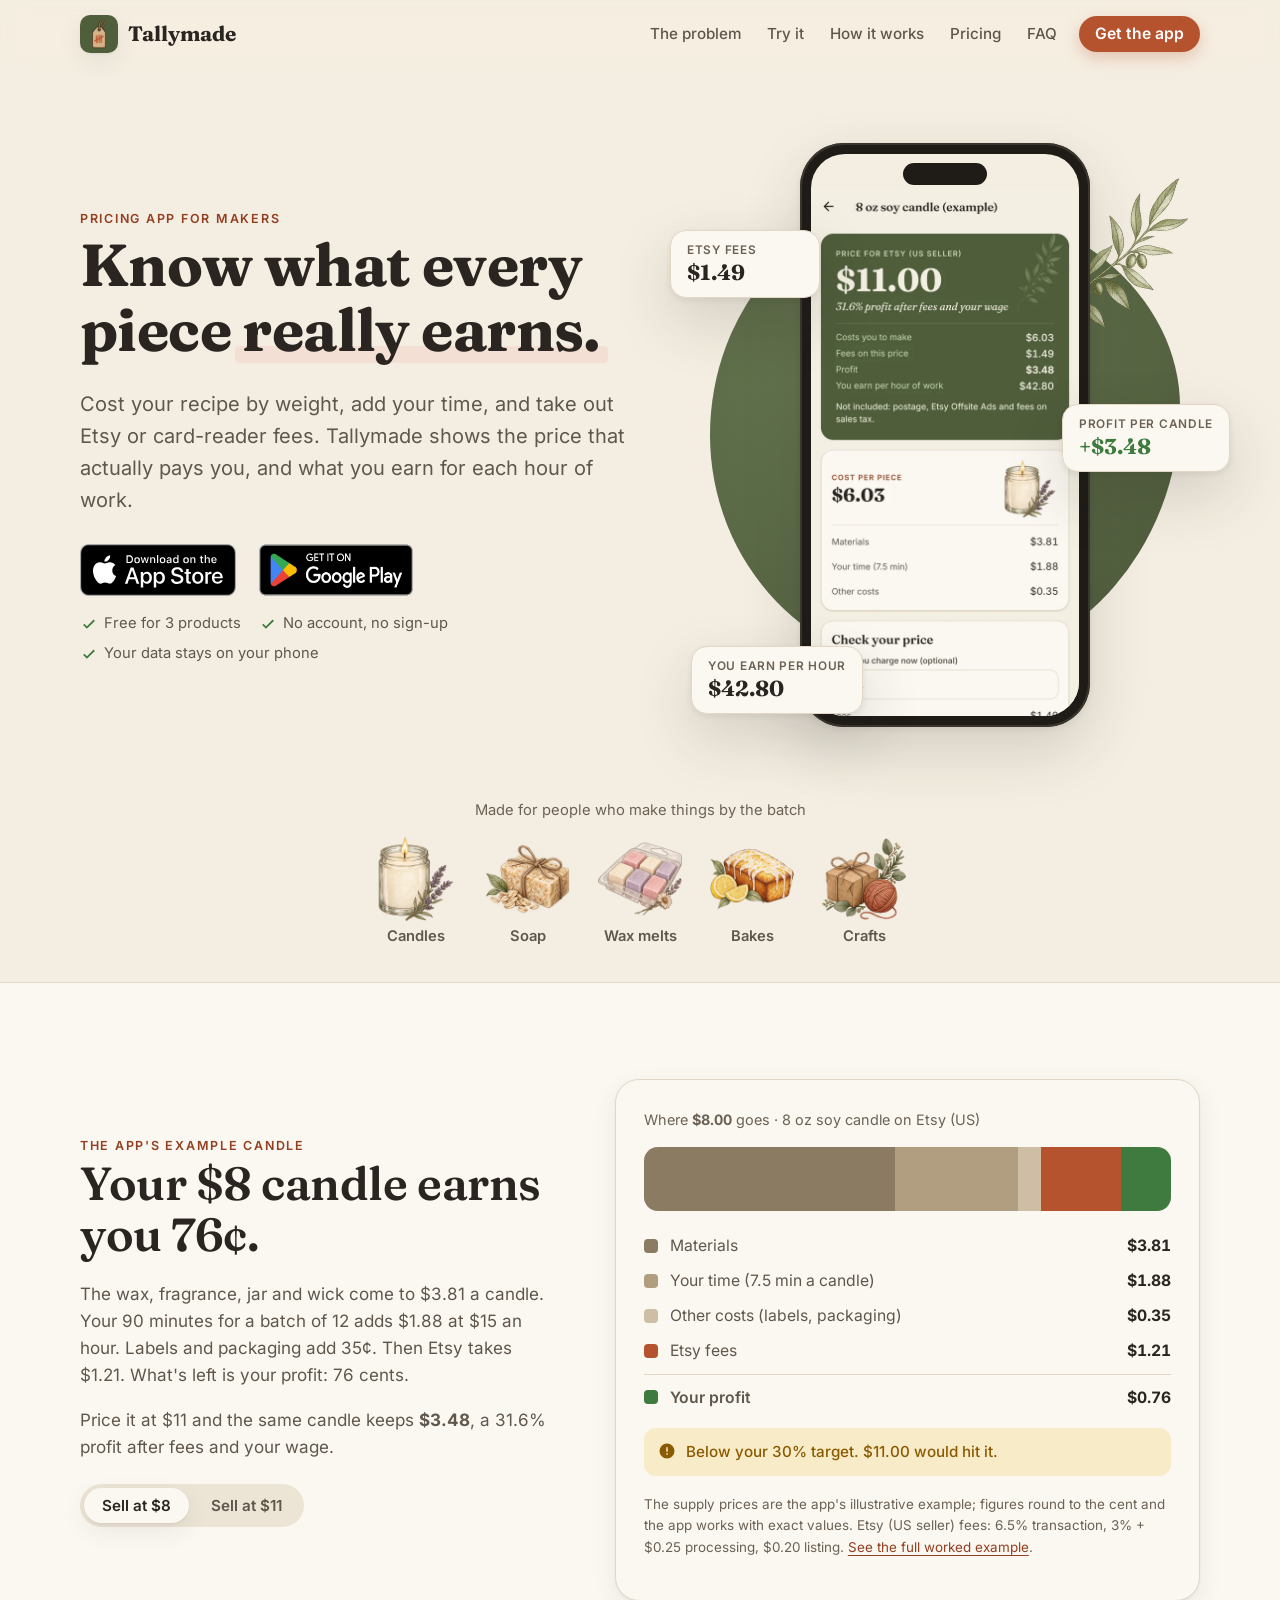
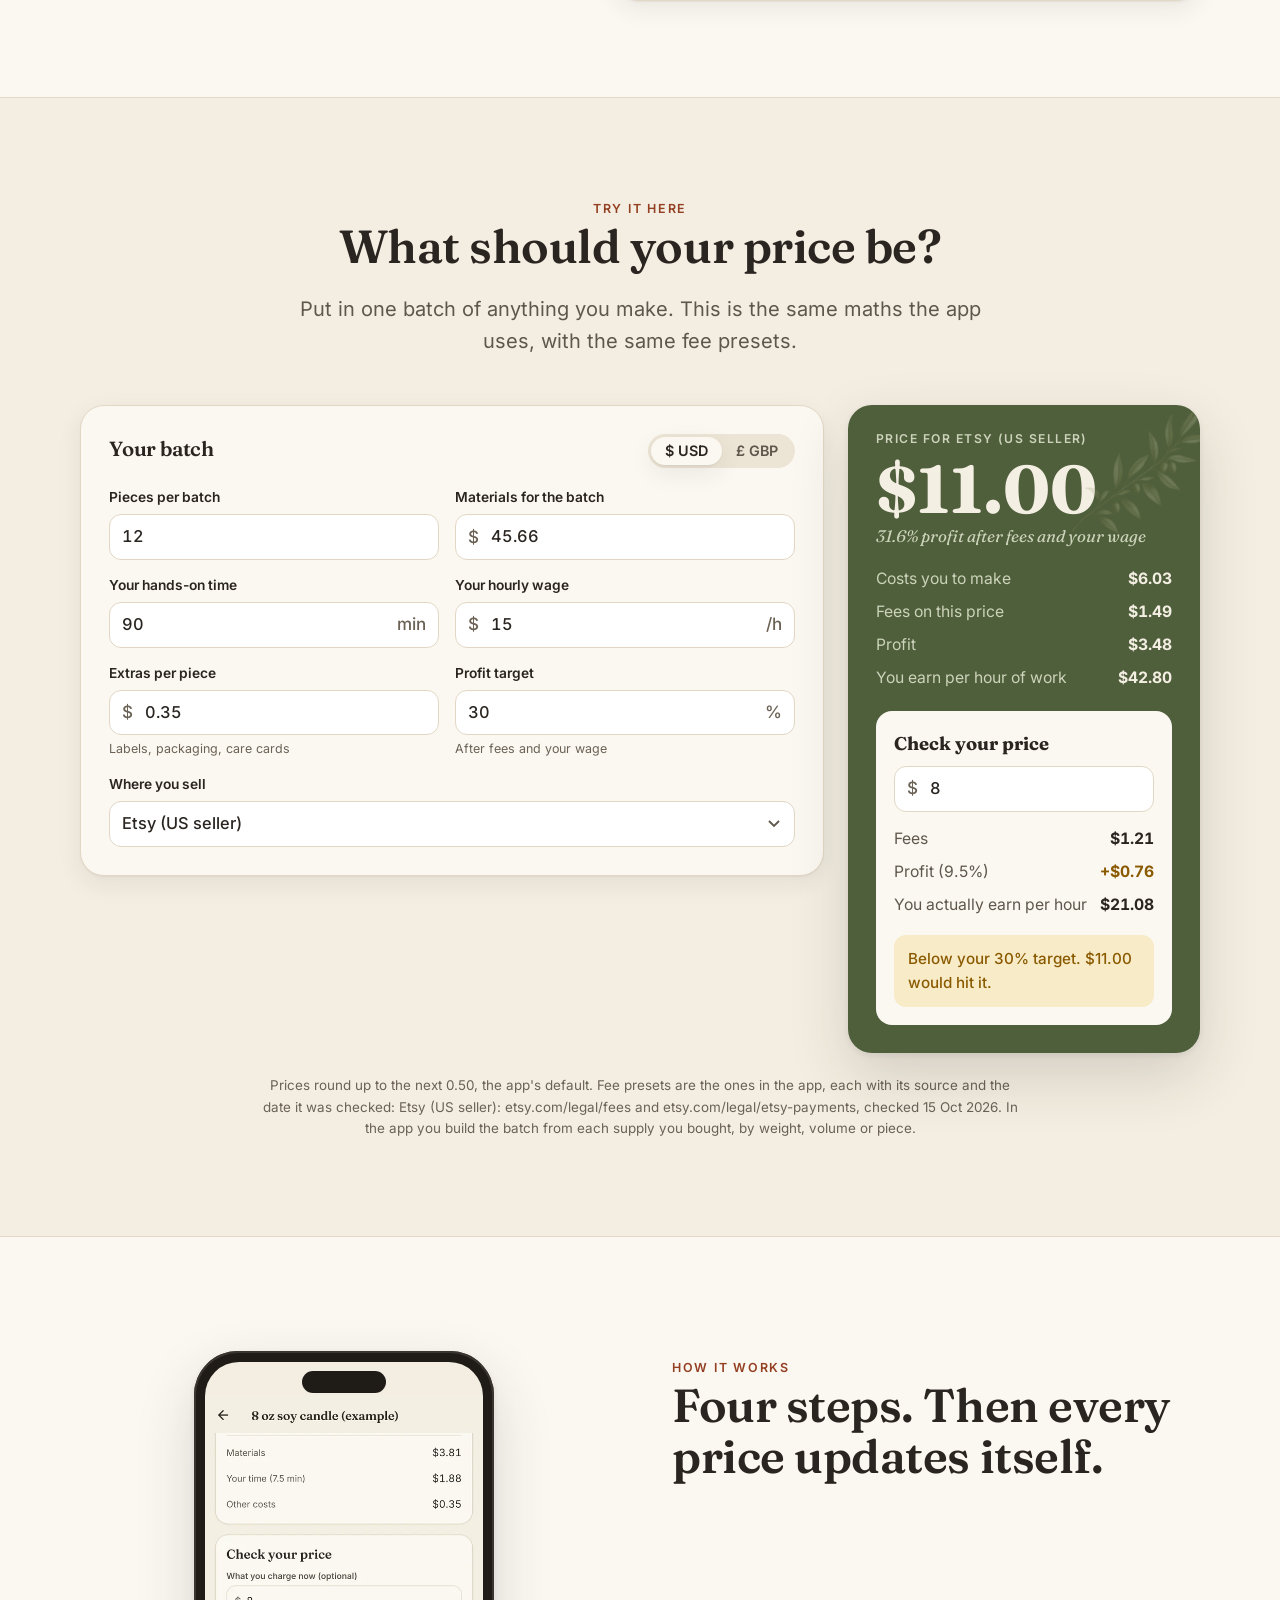
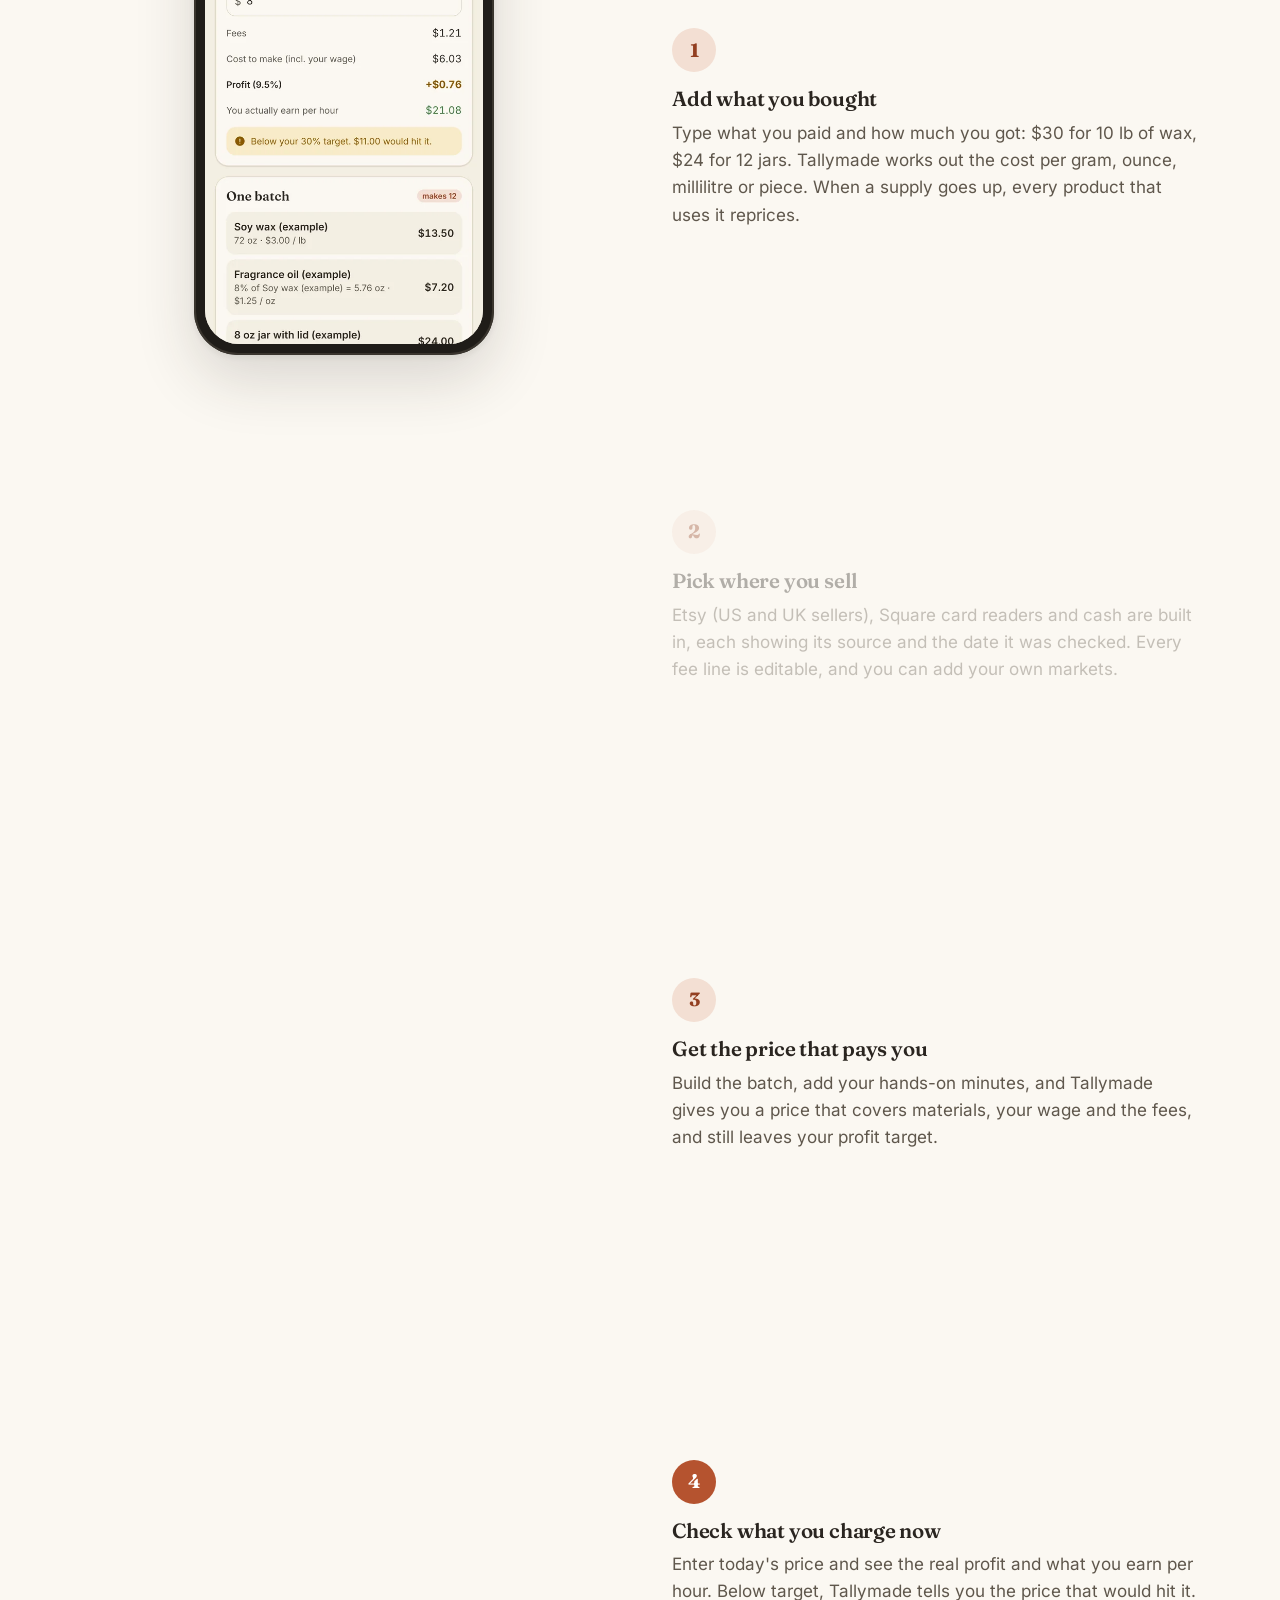
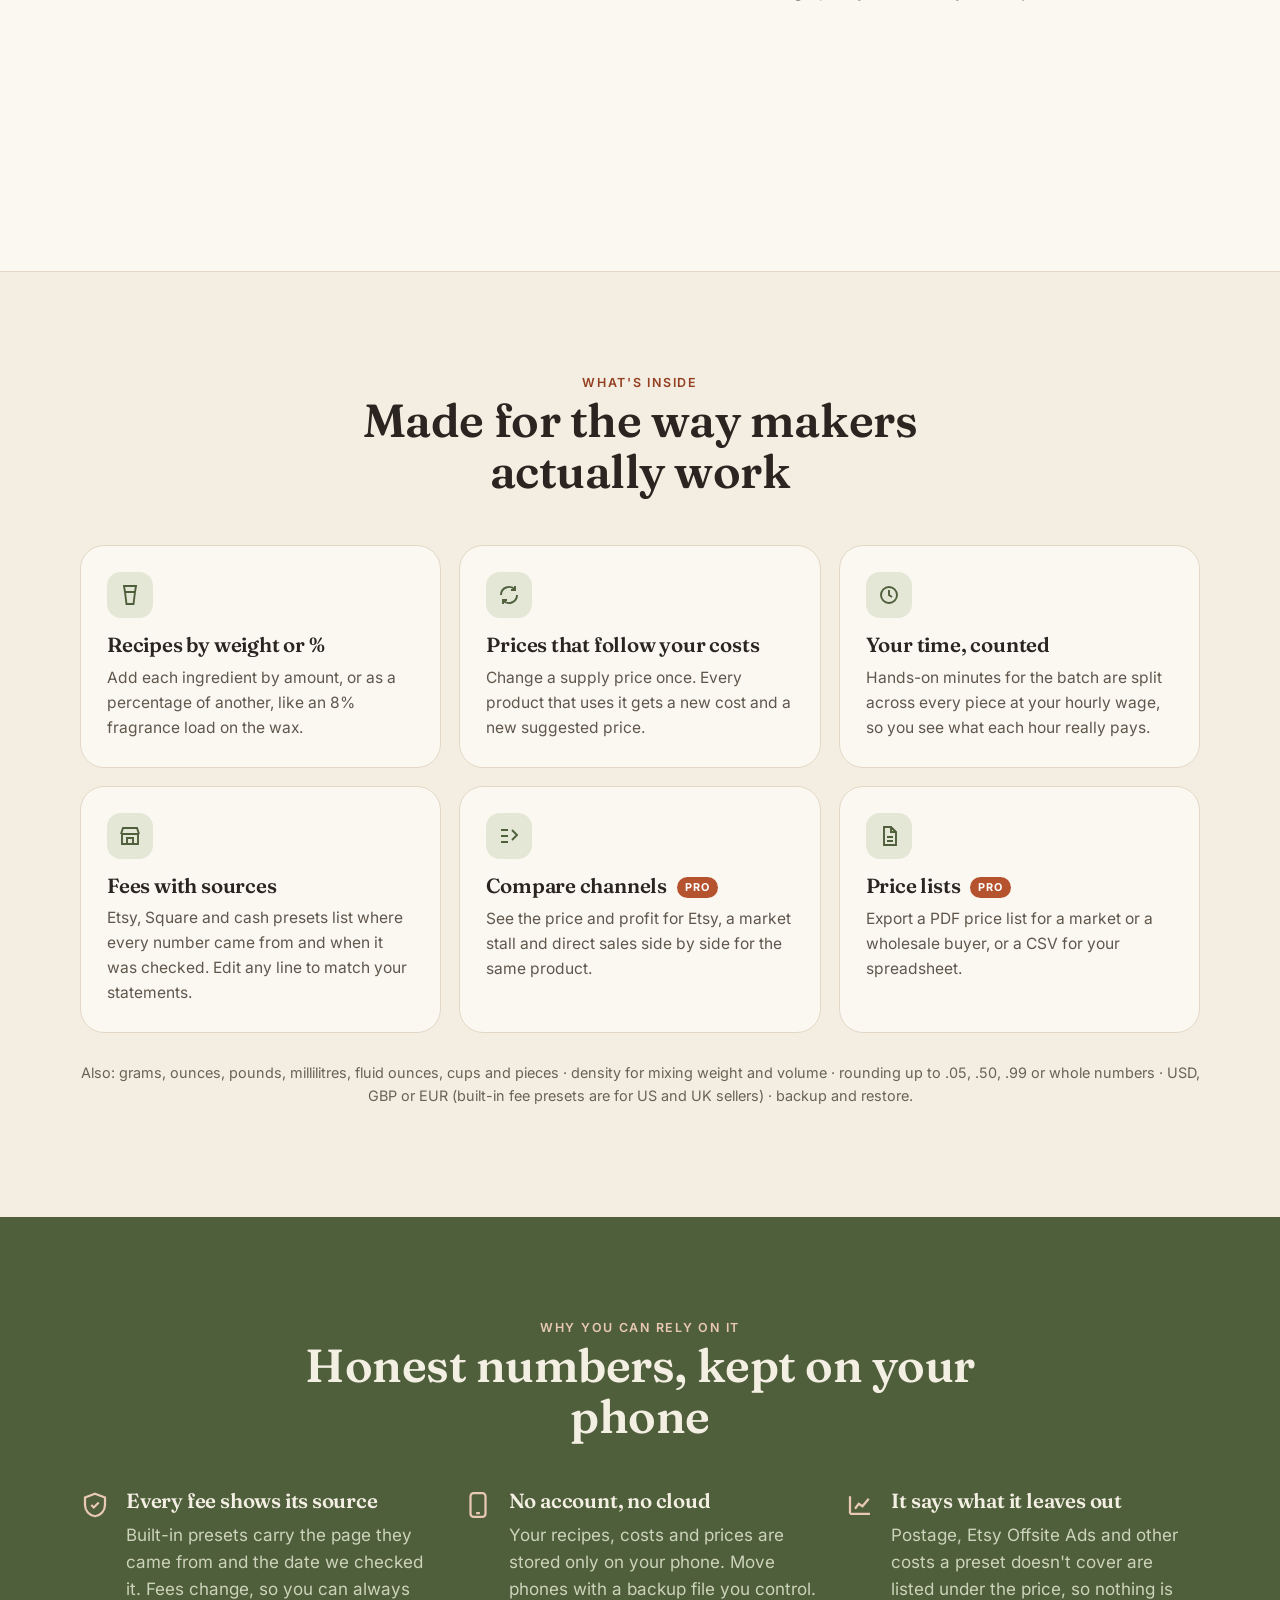
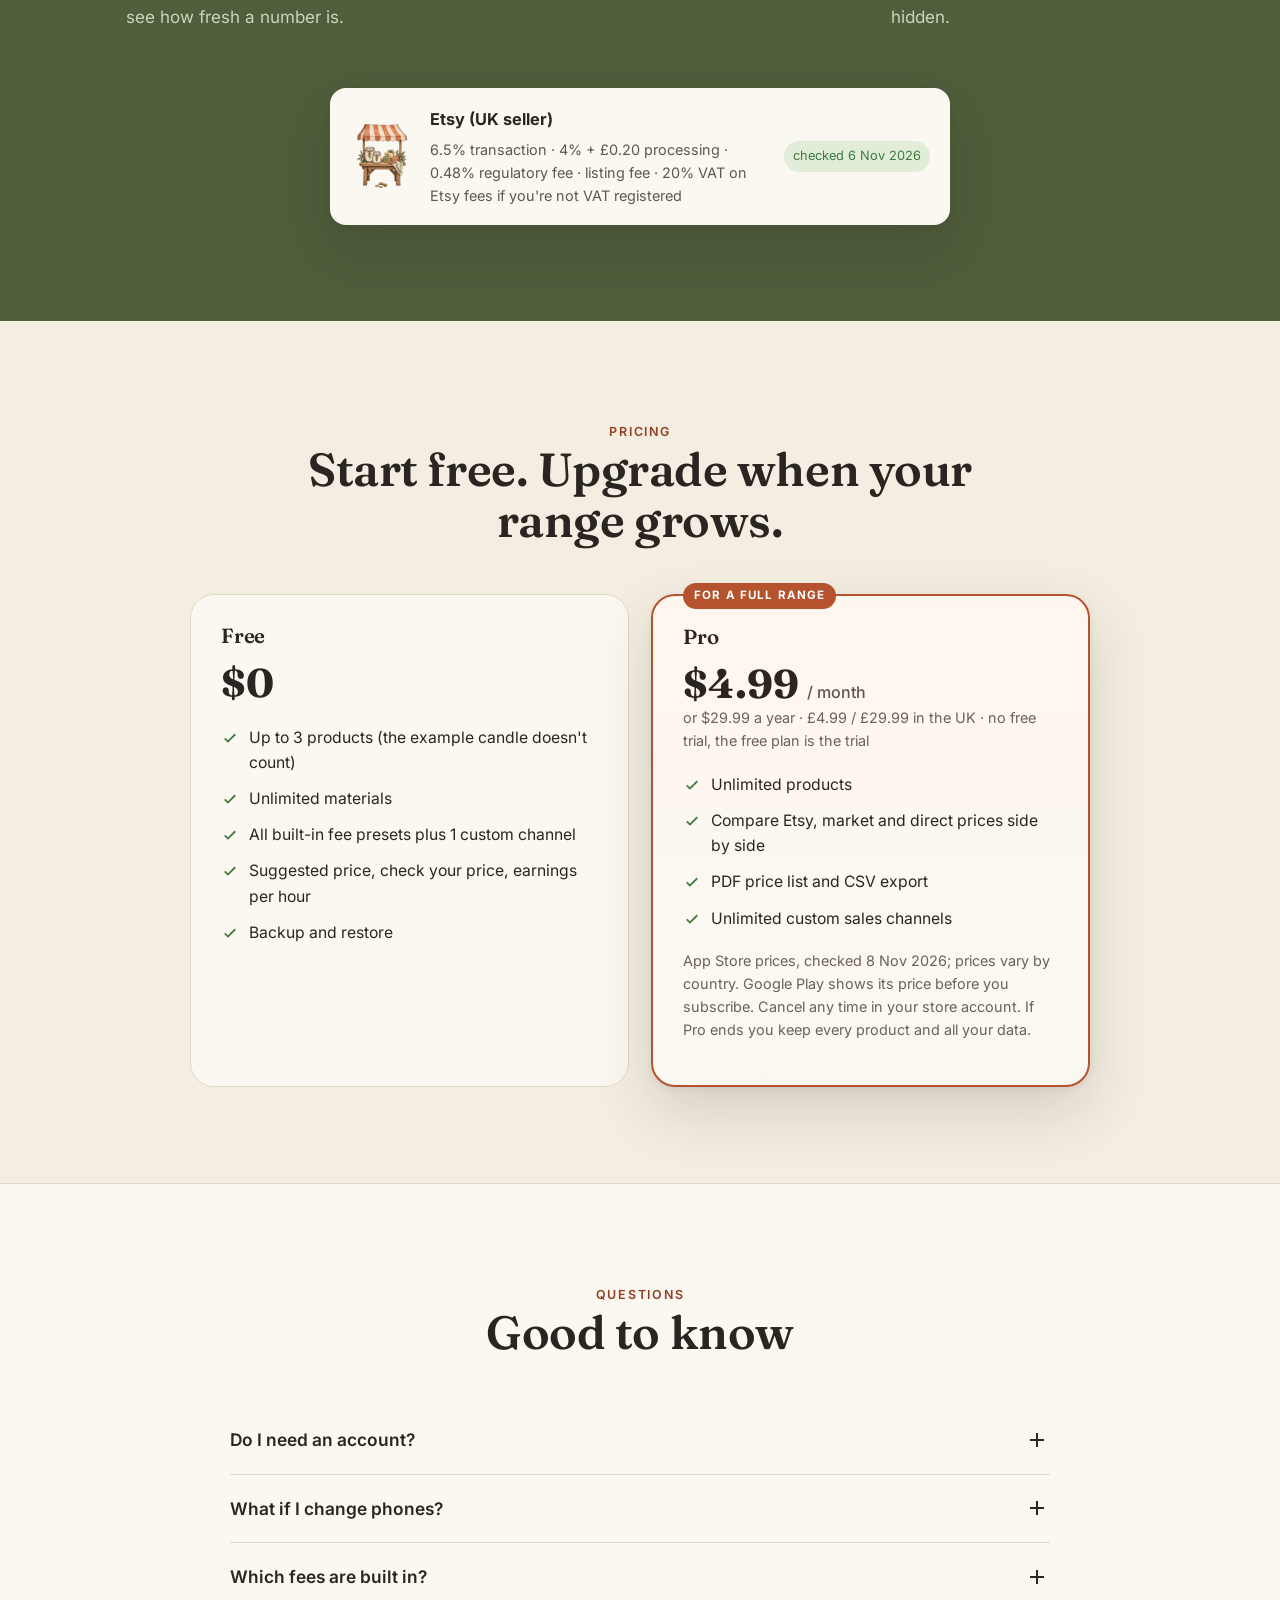
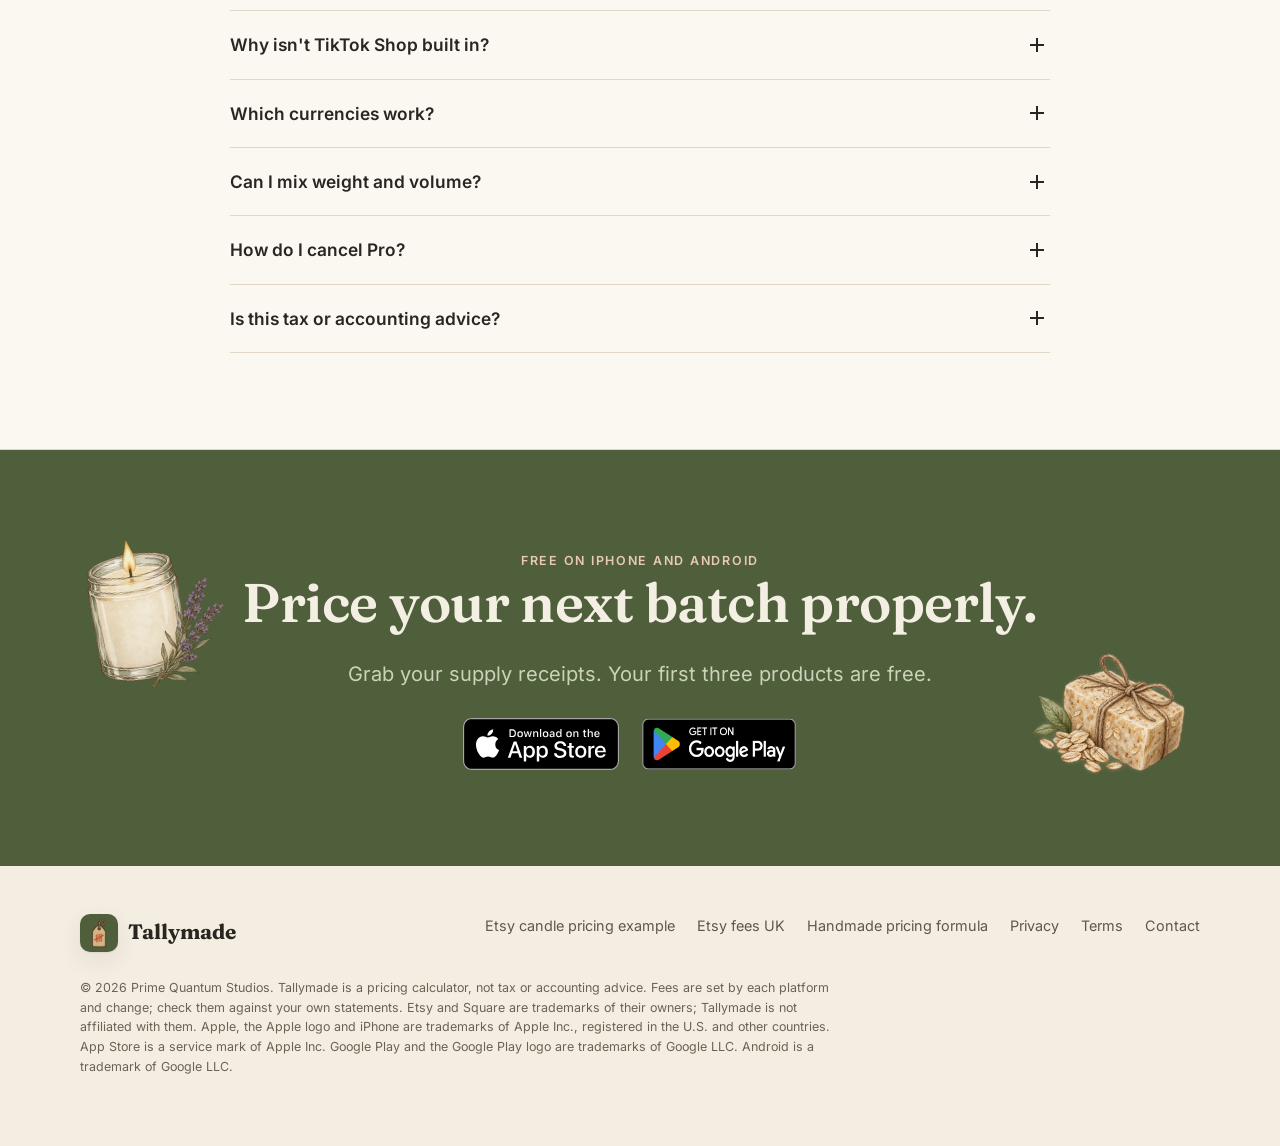
==== commit 8895add7: "SEO: Etsy fees UK guide, handmade pricing formula guide, article metadata, sitemap Co-Authored-By: C" ====
--- a/index.html
+++ b/index.html
@@ -267,7 +267,7 @@
       <div class="faq rv">
         <details><summary>Do I need an account?</summary><div class="ans"><p>No. There's no sign-up. Your materials and products are stored only on your phone.</p></div></details>
         <details><summary>What if I change phones?</summary><div class="ans"><p>Export a backup file from Settings and restore it on the new phone. Tallymade doesn't keep a copy on a server.</p></div></details>
-        <details><summary>Which fees are built in?</summary><div class="ans"><p>Etsy for US and UK sellers, Square card readers (US and UK) and cash. Each preset shows its source and the date it was checked. Every fee line is editable, and you can add your own channels, for example a craft fair pitch fee or another marketplace.</p></div></details>
+        <details><summary>Which fees are built in?</summary><div class="ans"><p>Etsy for US and UK sellers, Square card readers (US and UK) and cash. Each preset shows its source and the date it was checked (see our <a href="etsy-fees-uk.html">Etsy fees UK breakdown</a>). Every fee line is editable, and you can add your own channels, for example a craft fair pitch fee or another marketplace.</p></div></details>
         <details><summary>Why isn't TikTok Shop built in?</summary><div class="ans"><p>Its published rates vary by category and region, so we couldn't confirm one set of numbers. Add it as your own channel using the rates in your seller account.</p></div></details>
         <details><summary>Which currencies work?</summary><div class="ans"><p>USD, GBP and EUR. Pick the currency you sell in; Tallymade doesn't convert between currencies. The built-in fee presets are for US and UK sellers, so in EUR you add your own channel with your fees.</p></div></details>
         <details><summary>Can I mix weight and volume?</summary><div class="ans"><p>Yes. Add a density (grams per ml, from your supplier's data sheet) to a material and Tallymade converts between them.</p></div></details>
@@ -298,6 +298,8 @@
       <a class="brand" href="#top"><img src="assets/icon-192.png" alt="" width="38" height="38"><b>Tallymade</b></a>
       <nav aria-label="Footer">
         <a href="etsy-candle-pricing-example.html">Etsy candle pricing example</a>
+        <a href="etsy-fees-uk.html">Etsy fees UK</a>
+        <a href="handmade-pricing-formula.html">Handmade pricing formula</a>
         <a href="privacy.html">Privacy</a>
         <a href="terms.html">Terms</a>
         <a href="mailto:primequantumstudios@gmail.com">Contact</a>
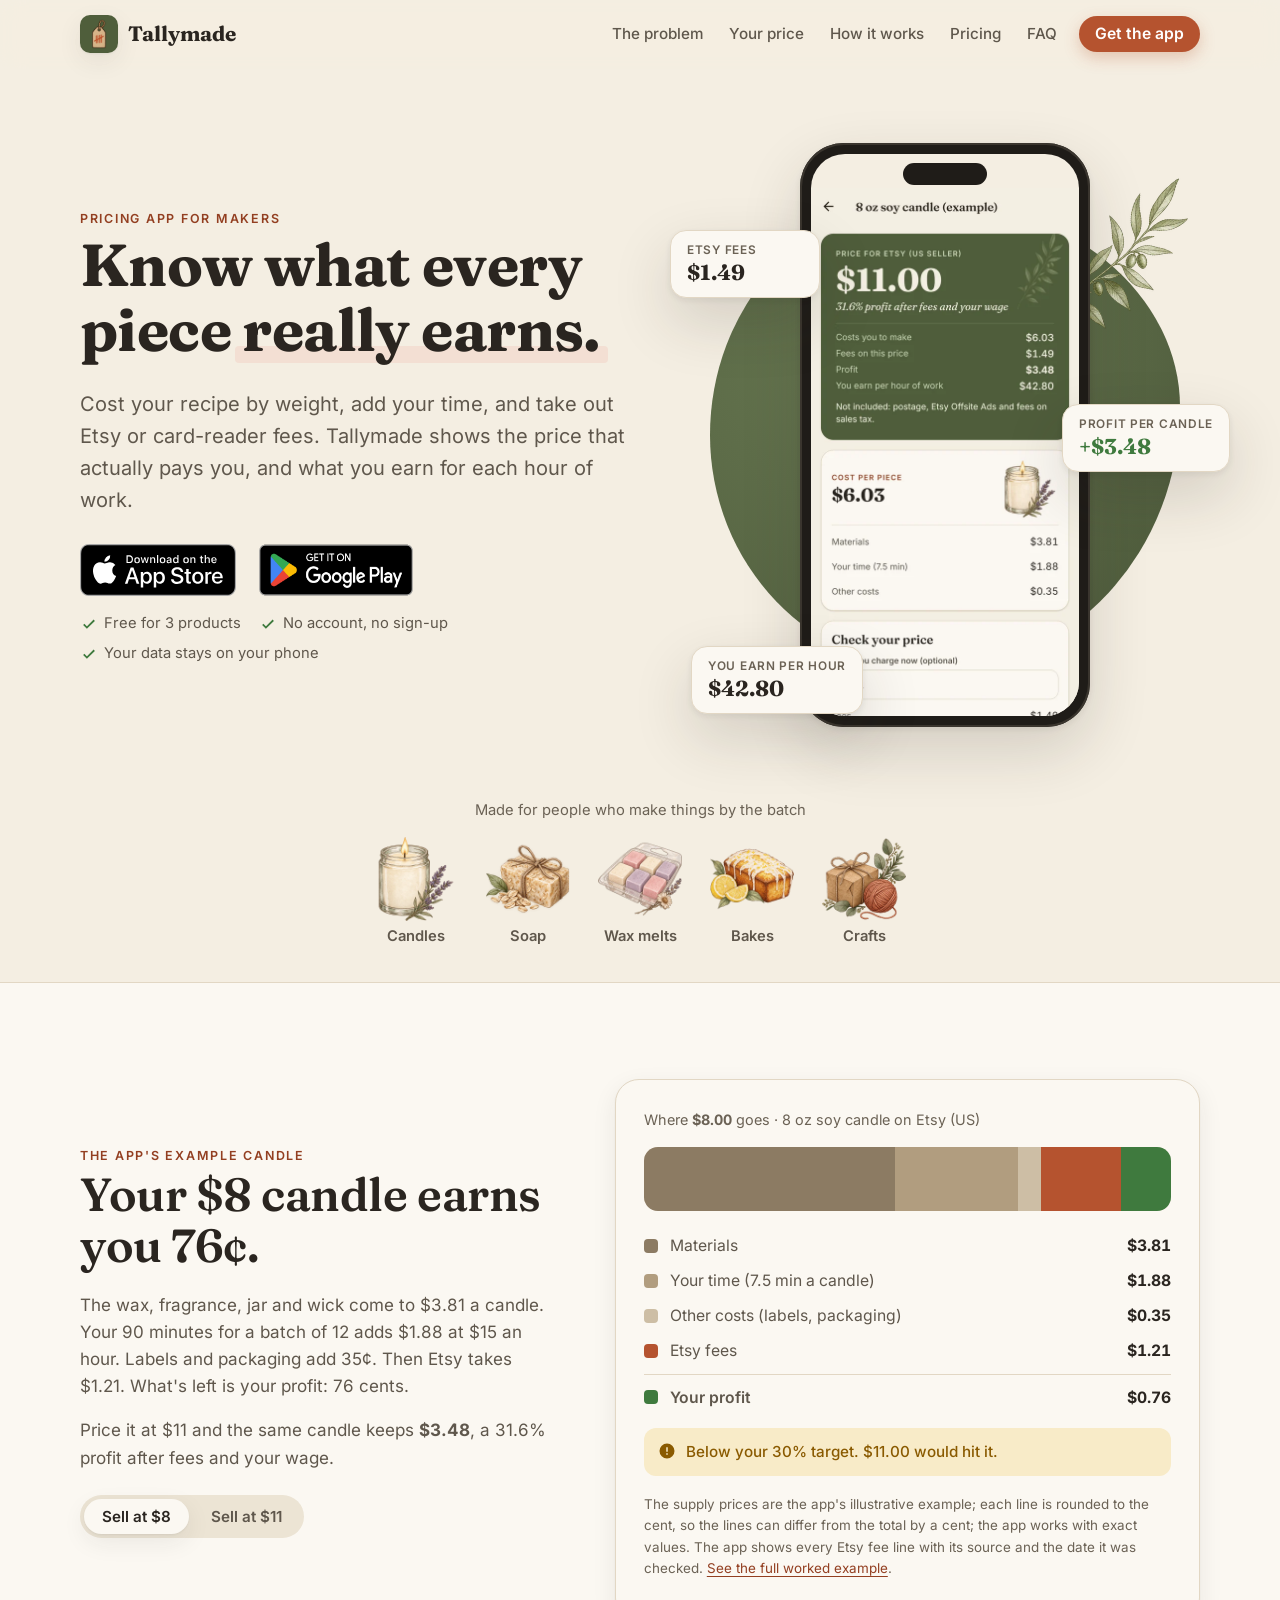
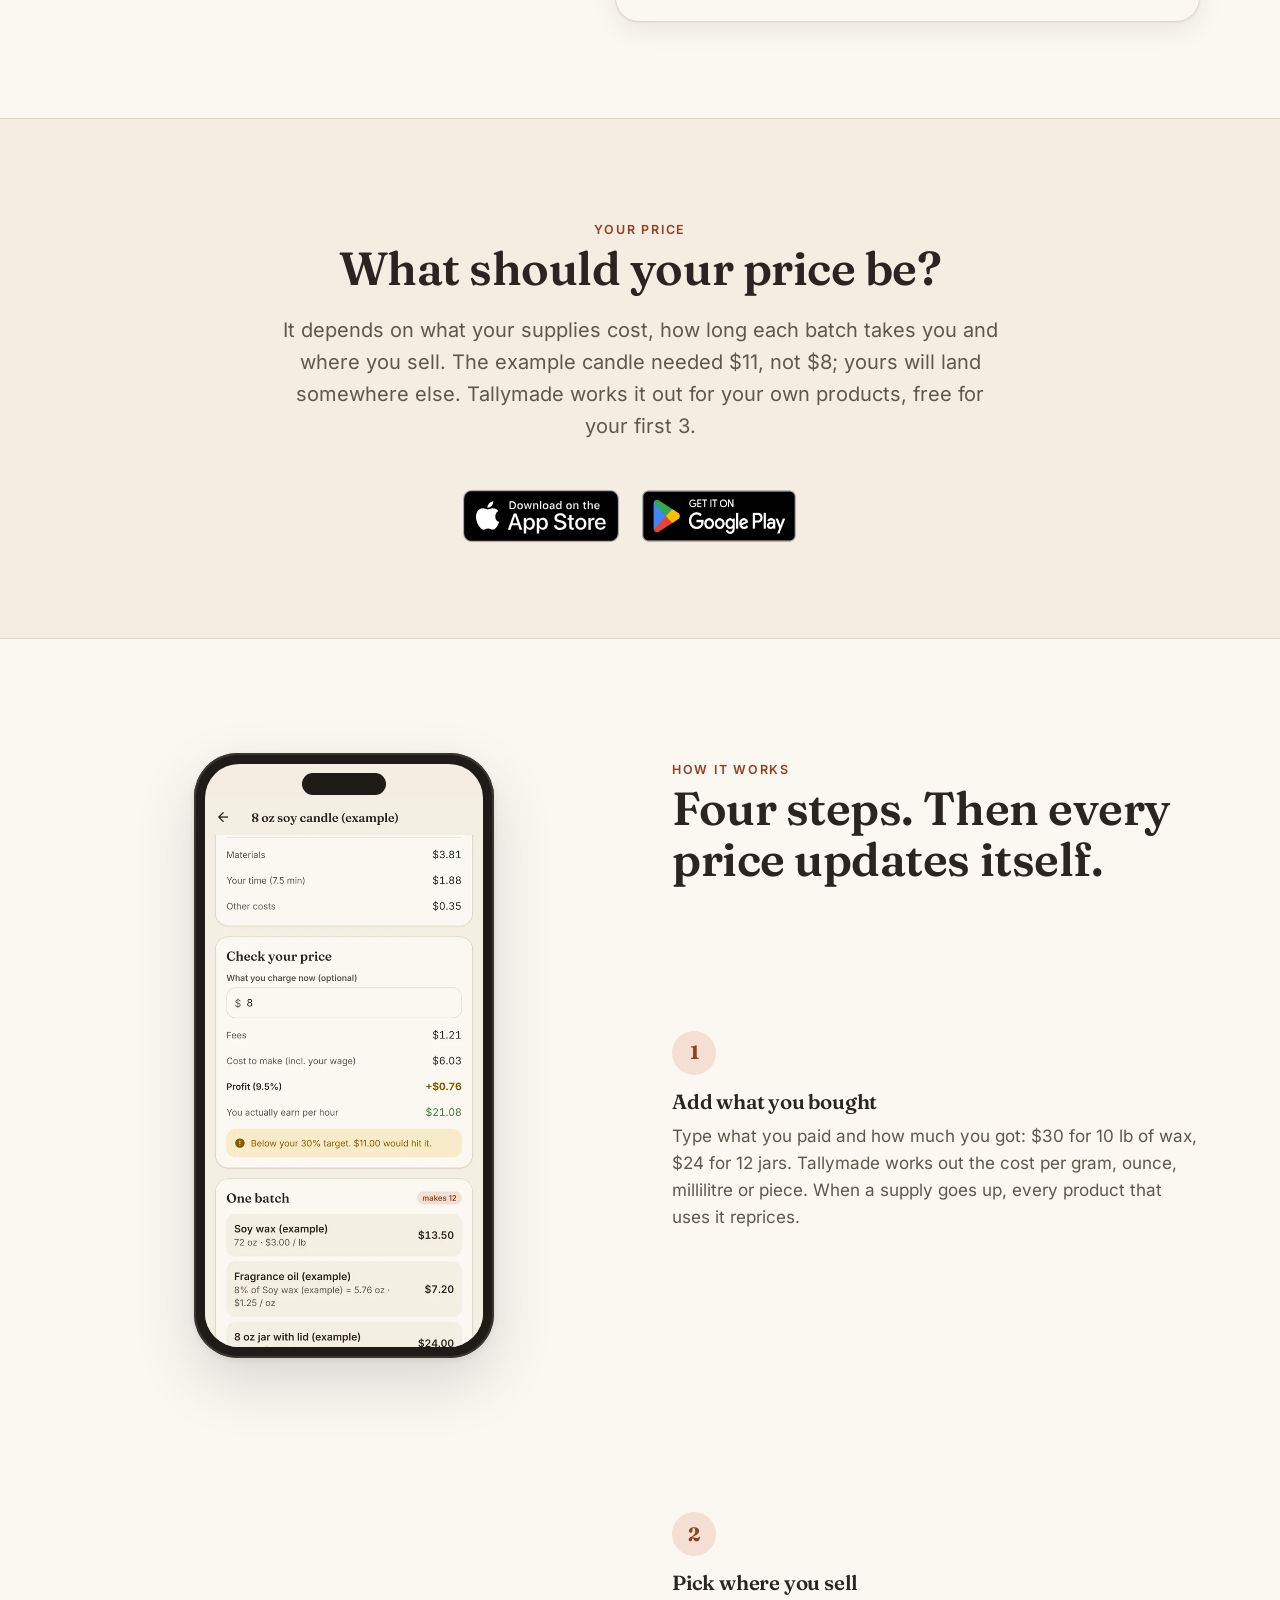
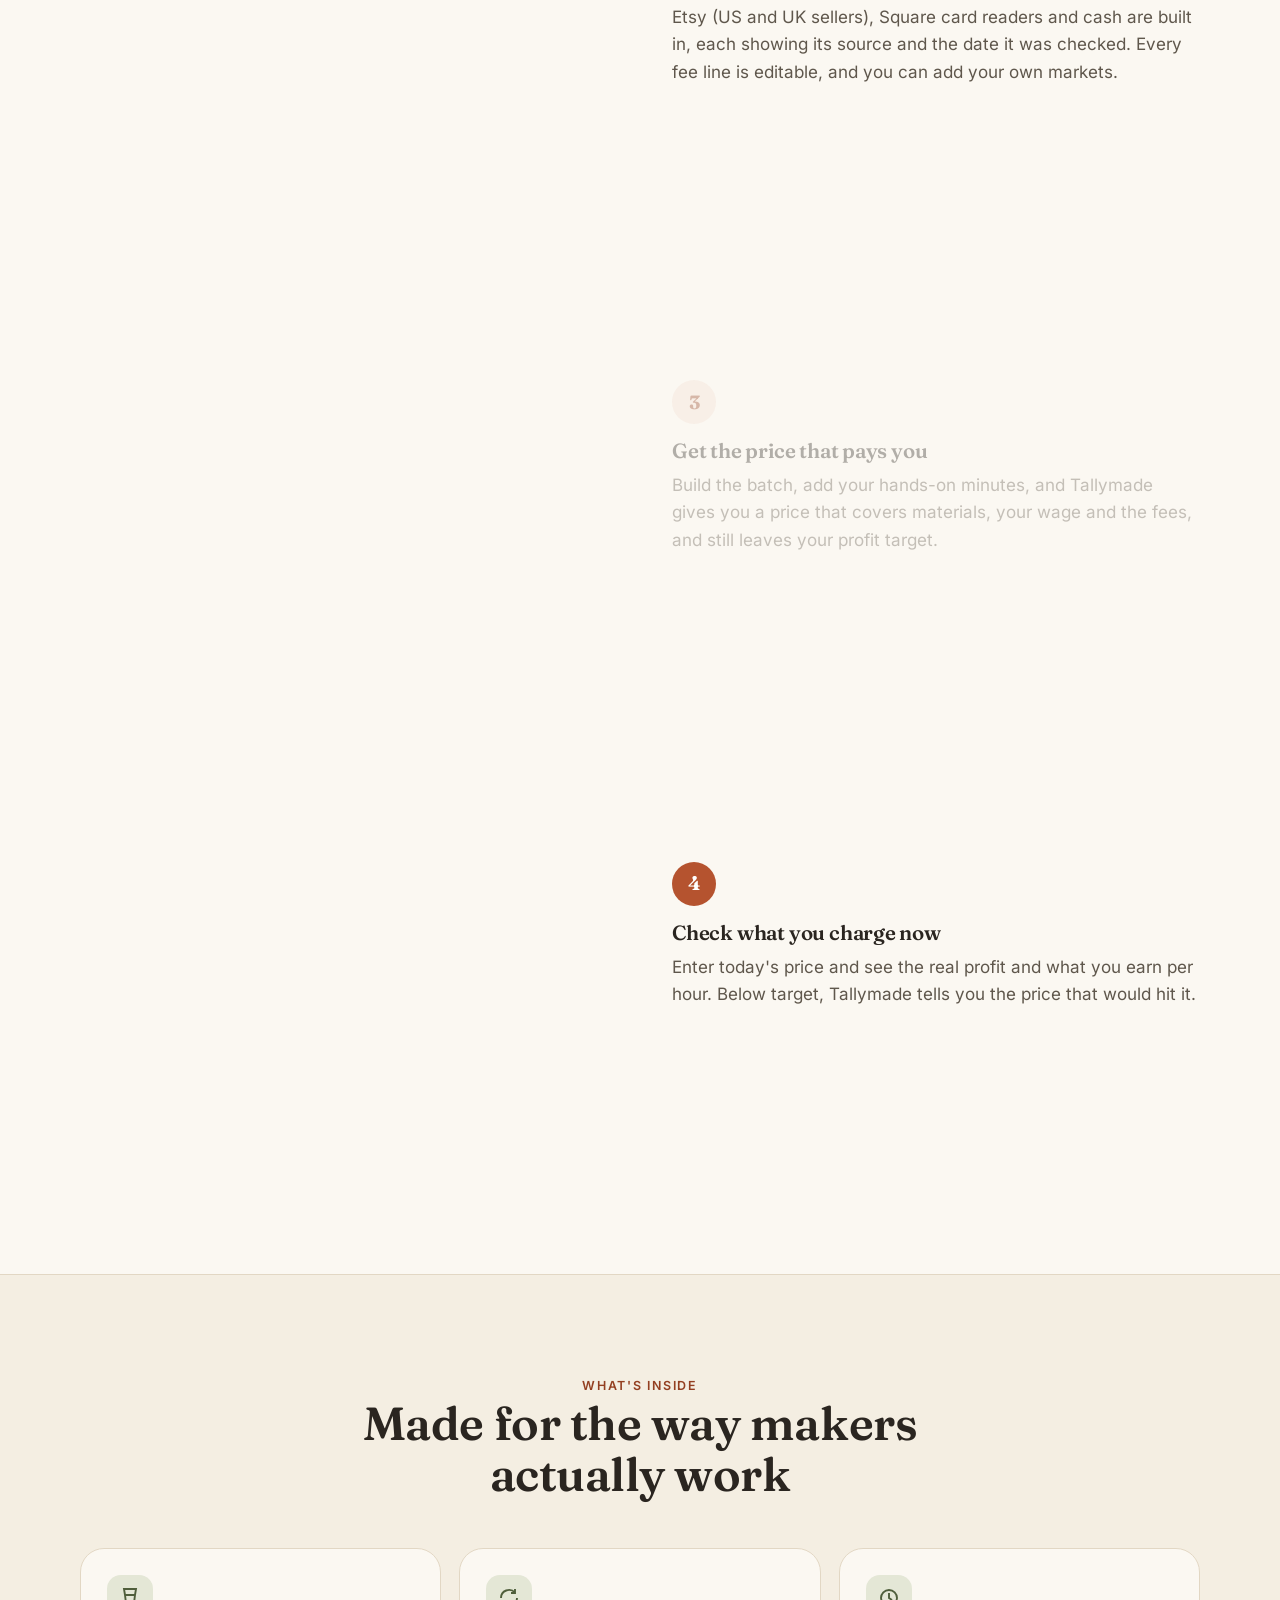
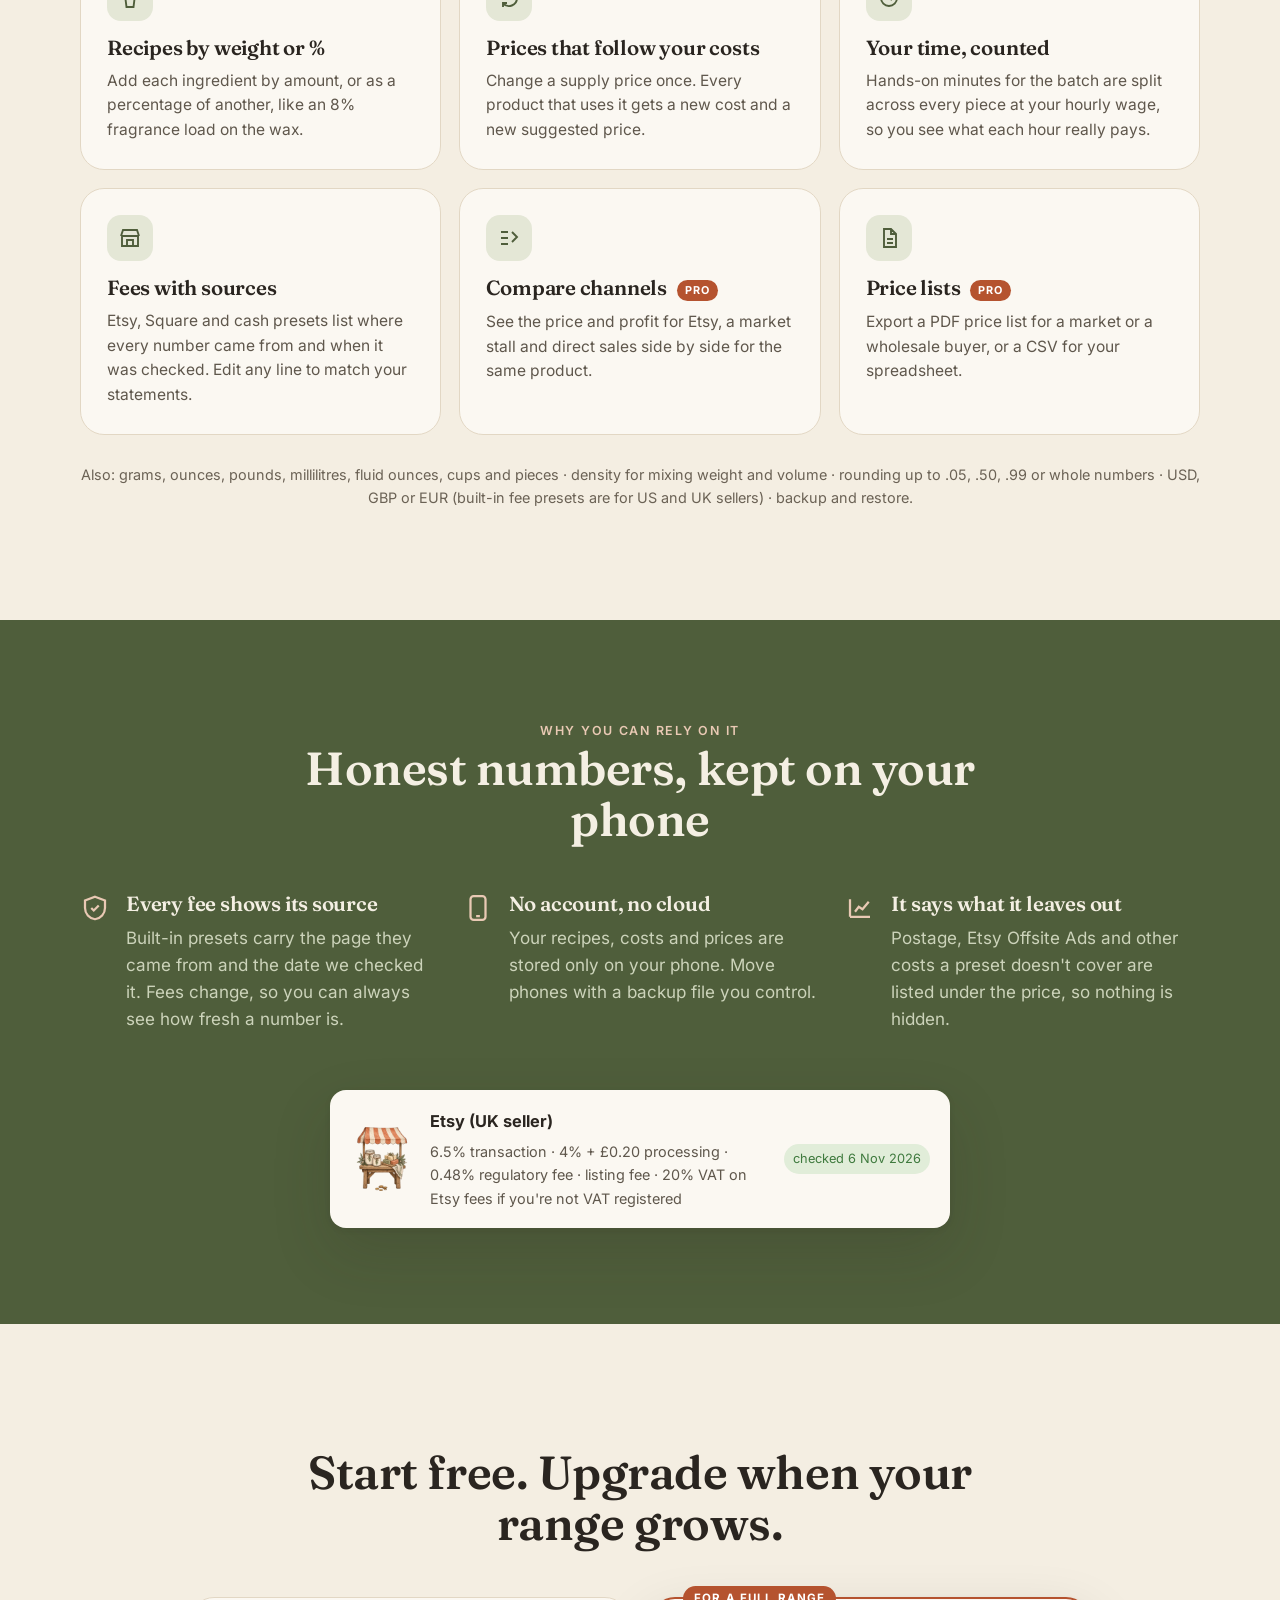
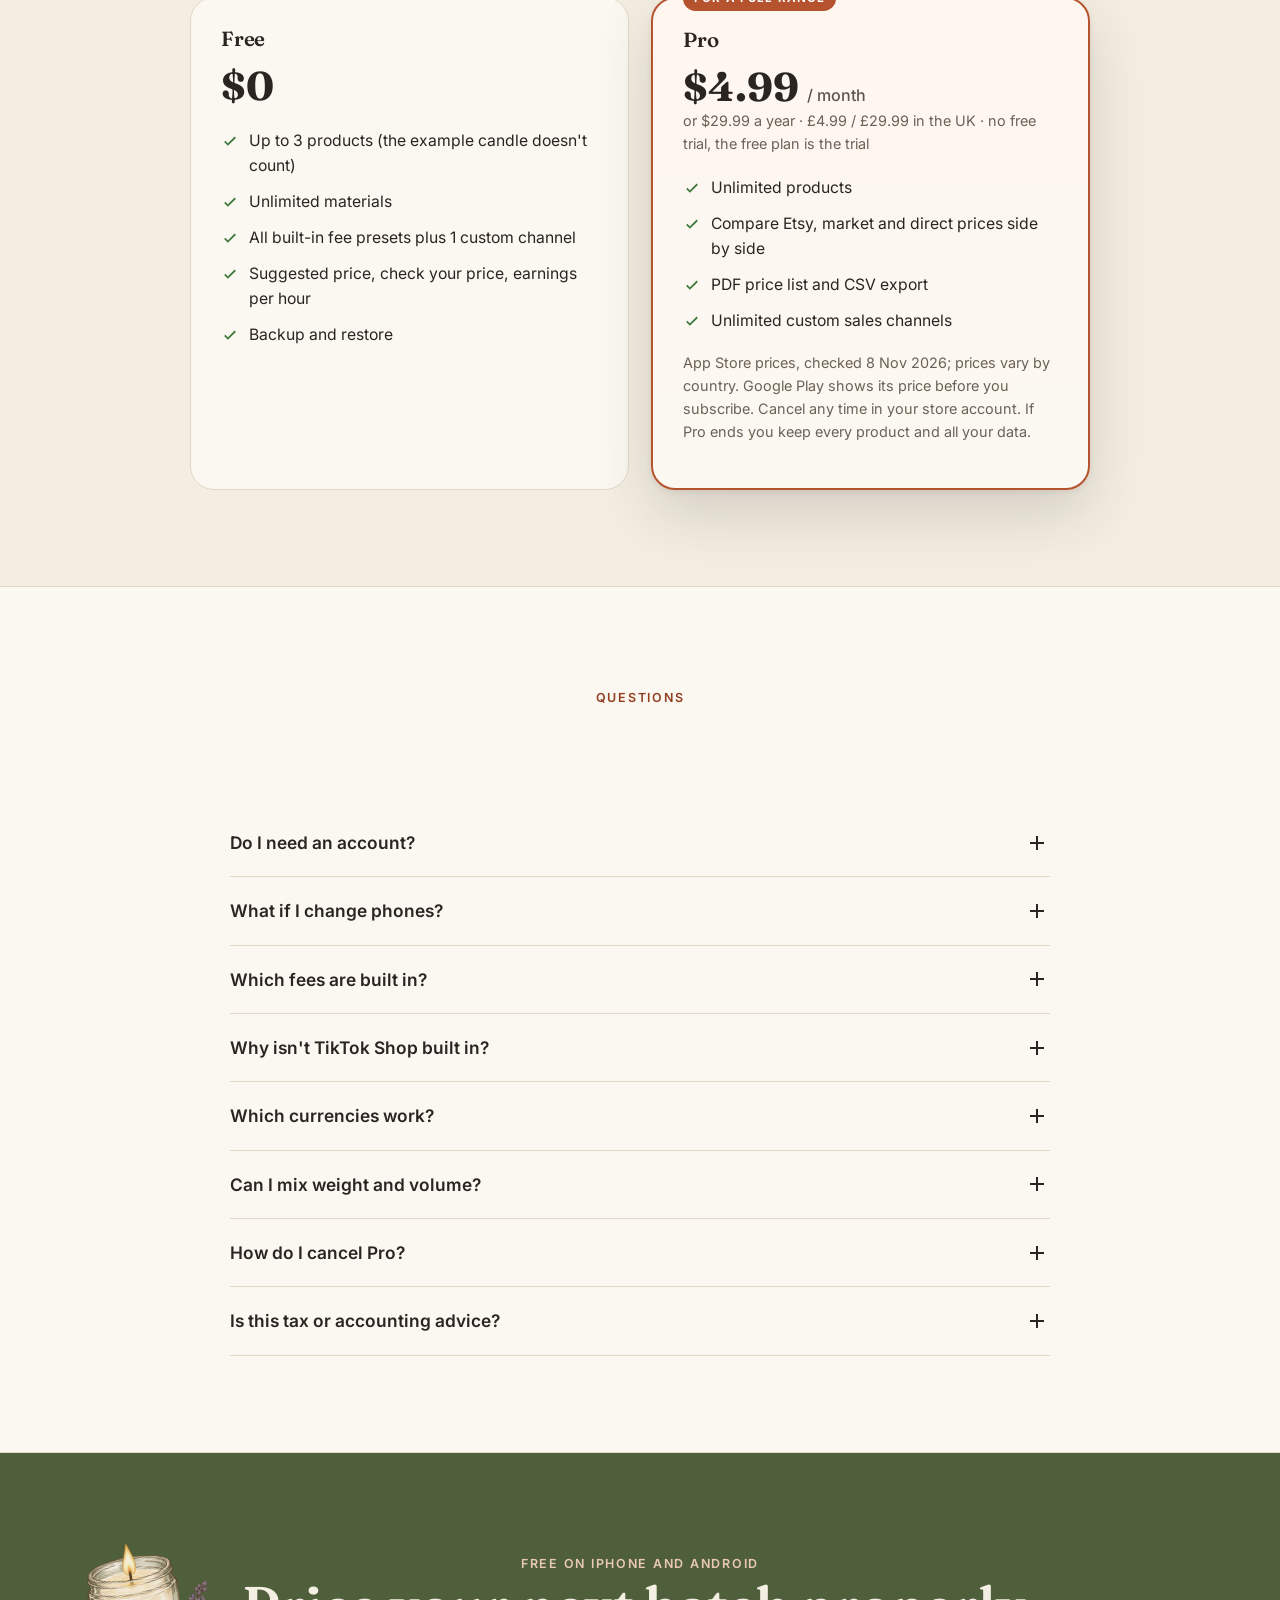
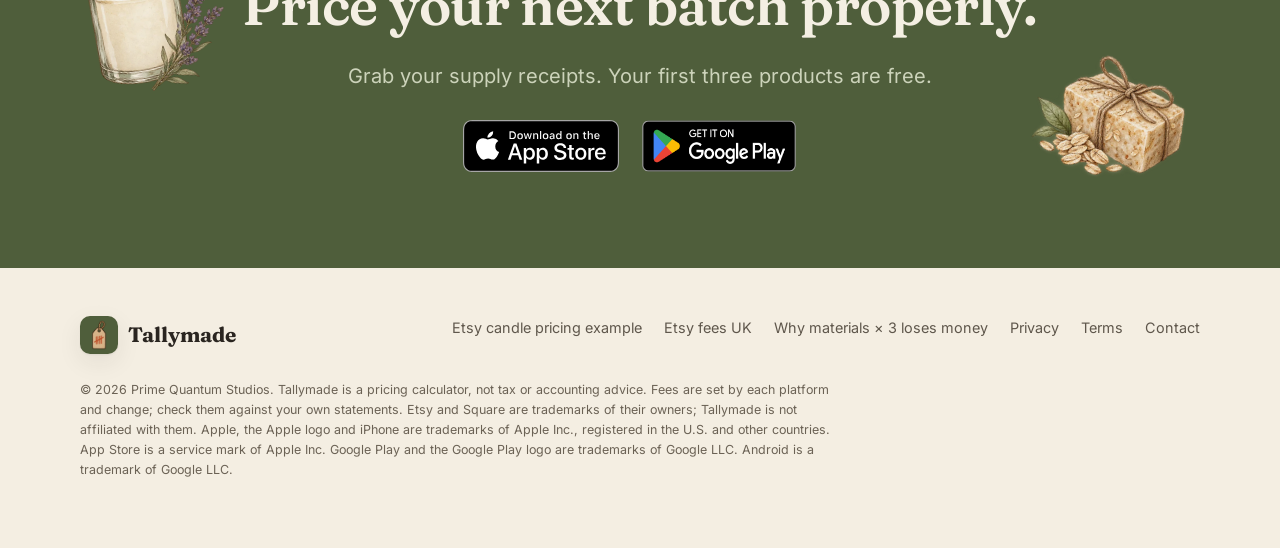
==== commit 3e8bfe2e: "Remove pricing calculator and formulas; examples keep results and point to the app Co-Authored-By: C" ====
--- a/index.html
+++ b/index.html
@@ -34,7 +34,7 @@
 <header class="top" id="top">
   <div class="wrap">
     <a class="brand" href="#top" aria-label="Tallymade home"><img src="assets/icon-192.png" alt="" width="38" height="38"><b>Tallymade</b></a>
-    <nav aria-label="Sections"><a href="#money">The problem</a><a href="#try">Try it</a><a href="#how">How it works</a><a href="#pricing">Pricing</a><a href="#faq">FAQ</a></nav>
+    <nav aria-label="Sections"><a href="#money">The problem</a><a href="#try">Your price</a><a href="#how">How it works</a><a href="#pricing">Pricing</a><a href="#faq">FAQ</a></nav>
     <a class="btn" href="#download" data-store>Get the app</a>
   </div>
 </header>
@@ -105,7 +105,7 @@
           <li class="total"><i style="background:var(--profit)"></i><span>Your profit</span><b data-s="pro">$0.76</b></li>
         </ul>
         <div class="verdict warn" data-s="verdict" aria-live="polite"><svg width="18" height="18" viewBox="0 0 24 24" fill="currentColor" aria-hidden="true"><path d="M12 2a10 10 0 100 20 10 10 0 000-20zm1 15h-2v-2h2v2zm0-4h-2V7h2v6z"/></svg><span>Below your 30% target. $11.00 would hit it.</span></div>
-        <p class="calc-note">The supply prices are the app's illustrative example; figures round to the cent and the app works with exact values. Etsy (US seller) fees: 6.5% transaction, 3% + $0.25 processing, $0.20 listing. <a href="etsy-candle-pricing-example.html">See the full worked example</a>.</p>
+        <p class="calc-note">The supply prices are the app's illustrative example; each line is rounded to the cent, so the lines can differ from the total by a cent; the app works with exact values. The app shows every Etsy fee line with its source and the date it was checked. <a href="etsy-candle-pricing-example.html">See the full worked example</a>.</p>
       </div>
     </div>
   </section>
@@ -113,53 +113,14 @@
   <section id="try" aria-labelledby="try-h">
     <div class="wrap">
       <div class="sec-head">
-        <span class="eyebrow rv">Try it here</span>
+        <span class="eyebrow rv">Your price</span>
         <h2 id="try-h" class="rv d1">What should your price be?</h2>
-        <p class="lead rv d2">Put in one batch of anything you make. This is the same maths the app uses, with the same fee presets.</p>
-      </div>
-      <form class="calc" id="calc" novalidate onsubmit="return false">
-        <div class="panel rv">
-          <div style="display:flex;justify-content:space-between;align-items:center;gap:12px;flex-wrap:wrap">
-            <h3>Your batch</h3>
-            <div class="seg-ctl" role="group" aria-label="Currency">
-              <button type="button" aria-pressed="true" data-cur="USD">$ USD</button>
-              <button type="button" aria-pressed="false" data-cur="GBP">£ GBP</button>
-            </div>
-          </div>
-          <div class="fields">
-            <div class="field"><label for="f-n">Pieces per batch</label><div class="inp"><input id="f-n" inputmode="numeric" value="12"></div></div>
-            <div class="field"><label for="f-mat">Materials for the batch</label><div class="inp"><span data-sym>$</span><input id="f-mat" inputmode="decimal" value="45.66"></div></div>
-            <div class="field"><label for="f-min">Your hands-on time</label><div class="inp"><input id="f-min" inputmode="numeric" value="90"><span class="after">min</span></div></div>
-            <div class="field"><label for="f-wage">Your hourly wage</label><div class="inp"><span data-sym>$</span><input id="f-wage" inputmode="decimal" value="15"><span class="after">/h</span></div></div>
-            <div class="field"><label for="f-ext">Extras per piece</label><div class="inp"><span data-sym>$</span><input id="f-ext" inputmode="decimal" value="0.35"></div><div class="hint">Labels, packaging, care cards</div></div>
-            <div class="field"><label for="f-tgt">Profit target</label><div class="inp"><input id="f-tgt" inputmode="numeric" value="30"><span class="after">%</span></div><div class="hint">After fees and your wage</div></div>
-            <div class="field full"><label for="f-ch">Where you sell</label><div class="inp"><select id="f-ch"></select></div></div>
-          </div>
-        </div>
-        <div class="result rv d2">
-          <div class="lbl" data-r="chname">Price for Etsy (US seller)</div>
-          <div class="price" data-r="price">$11.00</div>
-          <div class="sub" data-r="sub" aria-live="polite">31.6% profit after fees and your wage</div>
-          <div class="rows">
-            <div><span>Costs you to make</span><b data-r="cost">$6.03</b></div>
-            <div><span>Fees on this price</span><b data-r="fees">$1.49</b></div>
-            <div><span>Profit</span><b data-r="profit">$3.48</b></div>
-            <div><span>You earn per hour of work</span><b data-r="hour">$42.80</b></div>
-          </div>
-          <div class="err" data-r="err" hidden></div>
-          <div class="check">
-            <label for="f-now" style="font-weight:700;font-family:var(--display);font-size:1.15rem">Check your price</label>
-            <div class="inp"><span data-sym>$</span><input id="f-now" inputmode="decimal" value="8" aria-describedby="now-hint"></div>
-            <div class="rows">
-              <div><span>Fees</span><b data-r="nfees">$1.21</b></div>
-              <div><span data-r="nprofl">Profit (9.5%)</span><b data-r="nprofit" class="mid">+$0.76</b></div>
-              <div><span>You actually earn per hour</span><b data-r="nhour">$21.08</b></div>
-            </div>
-            <div class="verdict warn" data-r="nverdict" id="now-hint" aria-live="polite"><span>Below your 30% target. $11.00 would hit it.</span></div>
-          </div>
-        </div>
-      </form>
-      <p class="calc-note" style="text-align:center;max-width:760px;margin:22px auto 0">Prices round up to the next 0.50, the app's default. Fee presets are the ones in the app, each with its source and the date it was checked: <span data-r="src">Etsy (US seller): etsy.com/legal/fees and etsy.com/legal/etsy-payments, checked 15 Oct 2026</span>. In the app you build the batch from each supply you bought, by weight, volume or piece.</p>
+        <p class="lead rv d2">It depends on what your supplies cost, how long each batch takes you and where you sell. The example candle needed $11, not $8; yours will land somewhere else. Tallymade works it out for your own products, free for your first 3.</p>
+      </div>
+      <div class="badges rv d3" data-badges style="justify-content:center">
+        <a class="as" href="https://apps.apple.com/app/id6823324719"><img src="assets/appstore.svg" alt="Download on the App Store" width="156" height="52" loading="lazy"></a>
+        <a class="gp" href="https://play.google.com/store/apps/details?id=com.primequantumstudios.tallymade&amp;referrer=utm_source%3Dtallymade.app%26utm_medium%3Dwebsite"><img src="assets/gplay.png" alt="Get it on Google Play" width="196" height="76" loading="lazy"></a>
+      </div>
     </div>
   </section>
 
@@ -267,7 +228,7 @@
       <div class="faq rv">
         <details><summary>Do I need an account?</summary><div class="ans"><p>No. There's no sign-up. Your materials and products are stored only on your phone.</p></div></details>
         <details><summary>What if I change phones?</summary><div class="ans"><p>Export a backup file from Settings and restore it on the new phone. Tallymade doesn't keep a copy on a server.</p></div></details>
-        <details><summary>Which fees are built in?</summary><div class="ans"><p>Etsy for US and UK sellers, Square card readers (US and UK) and cash. Each preset shows its source and the date it was checked (see our <a href="etsy-fees-uk.html">Etsy fees UK breakdown</a>). Every fee line is editable, and you can add your own channels, for example a craft fair pitch fee or another marketplace.</p></div></details>
+        <details><summary>Which fees are built in?</summary><div class="ans"><p>Etsy for US and UK sellers, Square card readers (US and UK) and cash. Each preset shows its source and the date it was checked (see our <a href="etsy-fees-uk.html">Etsy fees UK</a> breakdown). Every fee line is editable, and you can add your own channels, for example a craft fair pitch fee or another marketplace.</p></div></details>
         <details><summary>Why isn't TikTok Shop built in?</summary><div class="ans"><p>Its published rates vary by category and region, so we couldn't confirm one set of numbers. Add it as your own channel using the rates in your seller account.</p></div></details>
         <details><summary>Which currencies work?</summary><div class="ans"><p>USD, GBP and EUR. Pick the currency you sell in; Tallymade doesn't convert between currencies. The built-in fee presets are for US and UK sellers, so in EUR you add your own channel with your fees.</p></div></details>
         <details><summary>Can I mix weight and volume?</summary><div class="ans"><p>Yes. Add a density (grams per ml, from your supplier's data sheet) to a material and Tallymade converts between them.</p></div></details>
@@ -299,7 +260,7 @@
       <nav aria-label="Footer">
         <a href="etsy-candle-pricing-example.html">Etsy candle pricing example</a>
         <a href="etsy-fees-uk.html">Etsy fees UK</a>
-        <a href="handmade-pricing-formula.html">Handmade pricing formula</a>
+        <a href="handmade-pricing-formula.html">Why materials × 3 loses money</a>
         <a href="privacy.html">Privacy</a>
         <a href="terms.html">Terms</a>
         <a href="mailto:primequantumstudios@gmail.com">Contact</a>
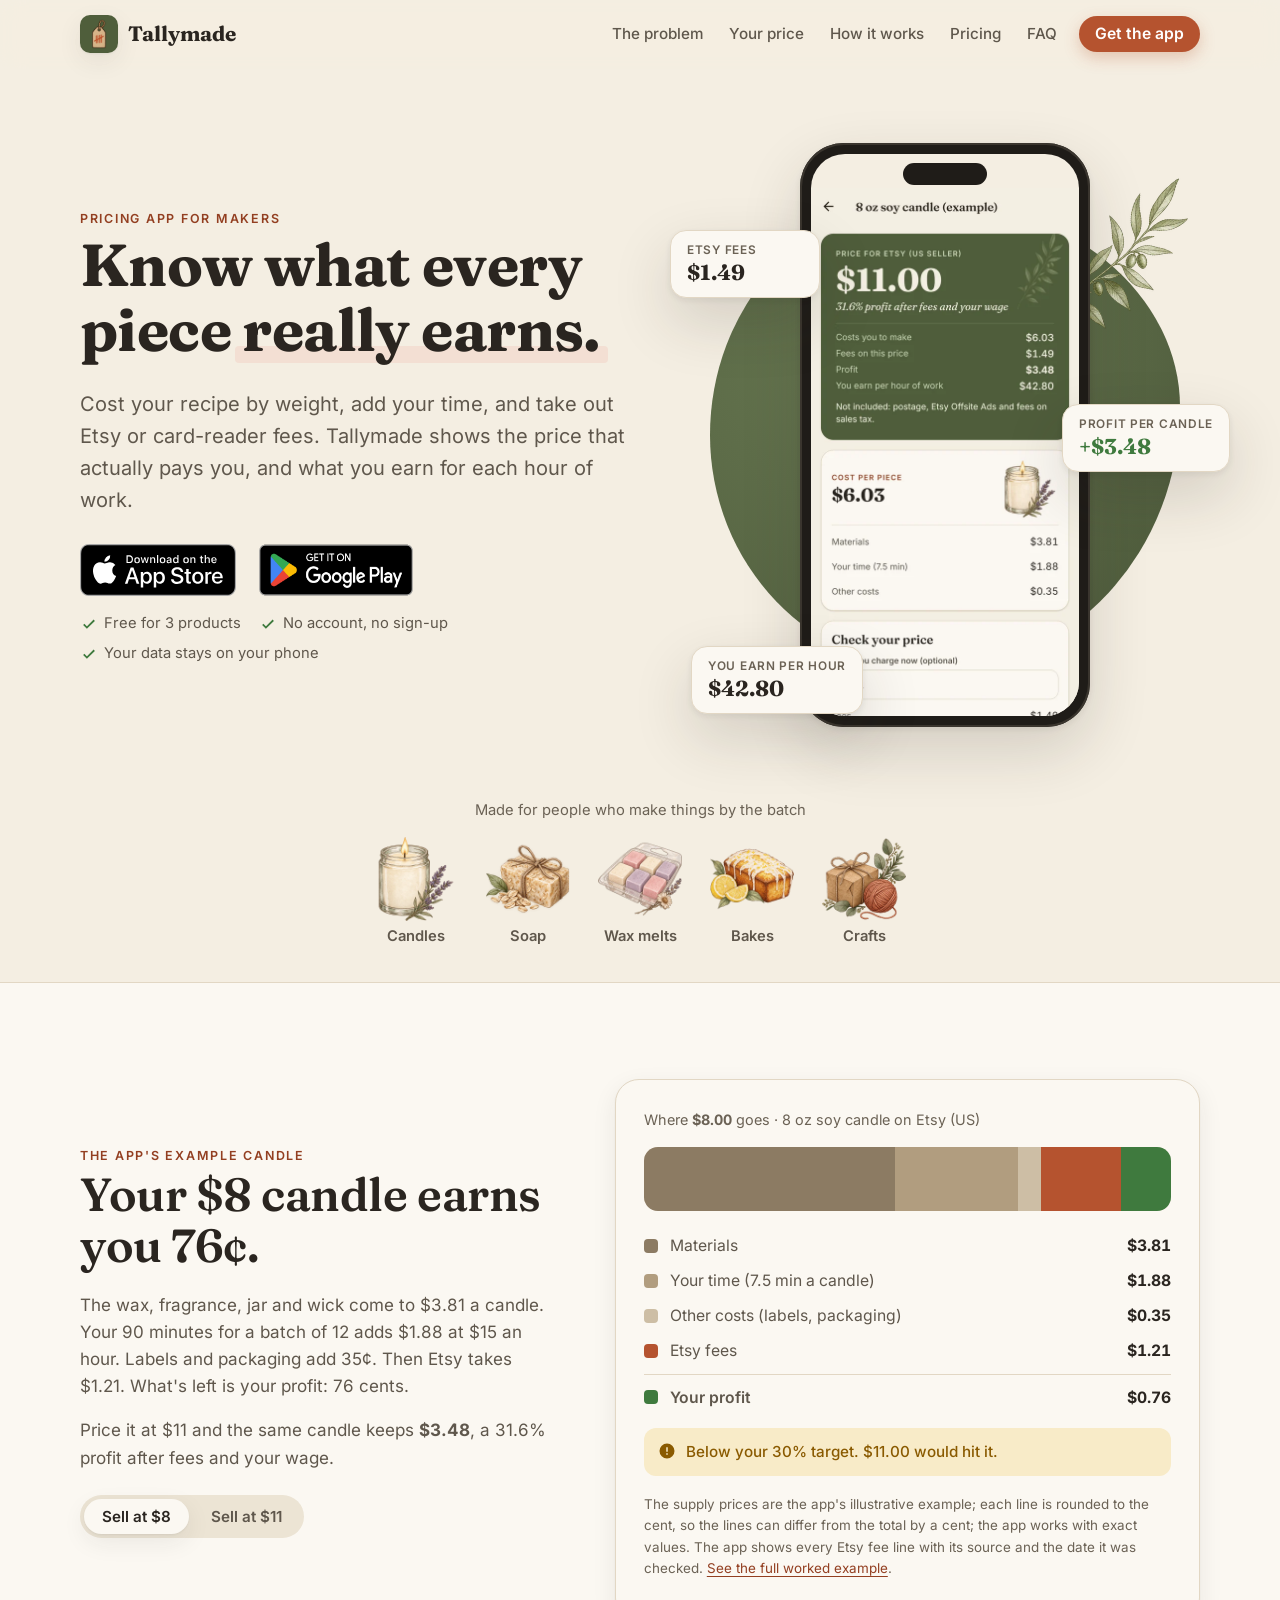
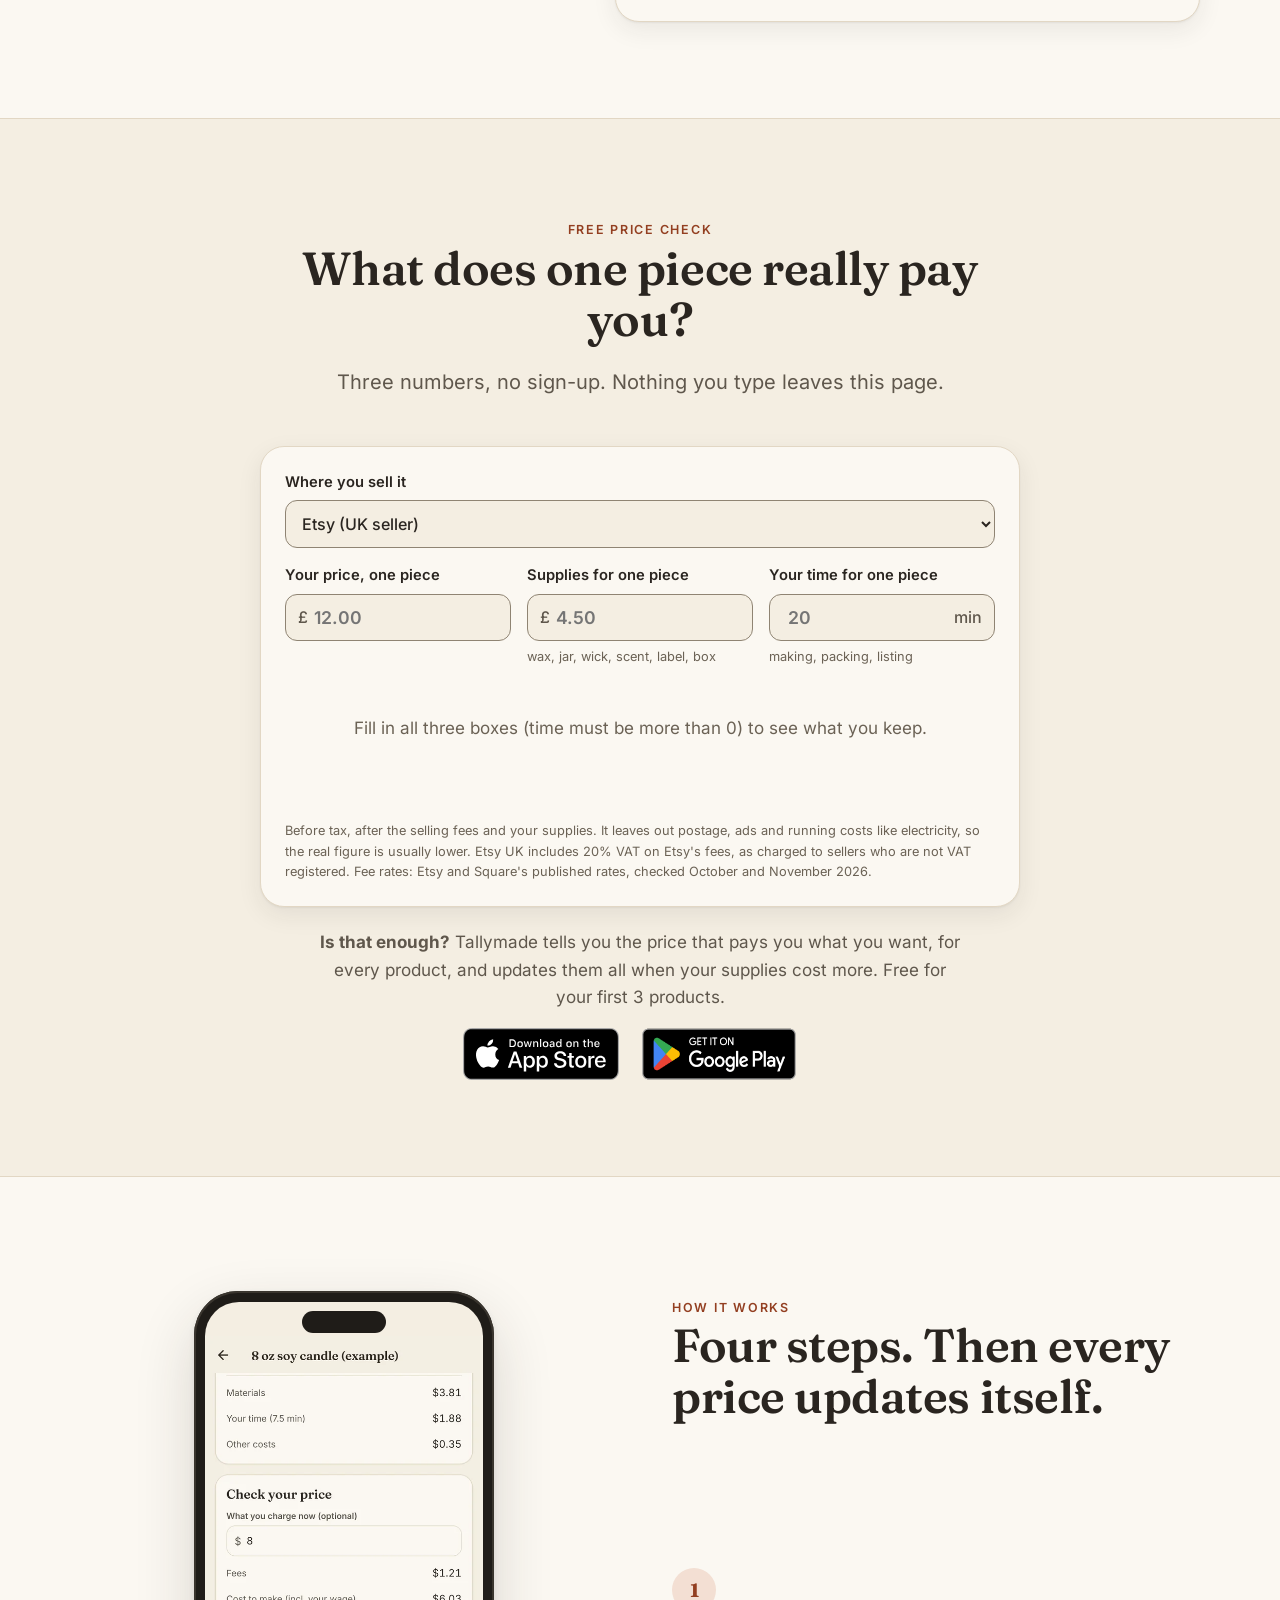
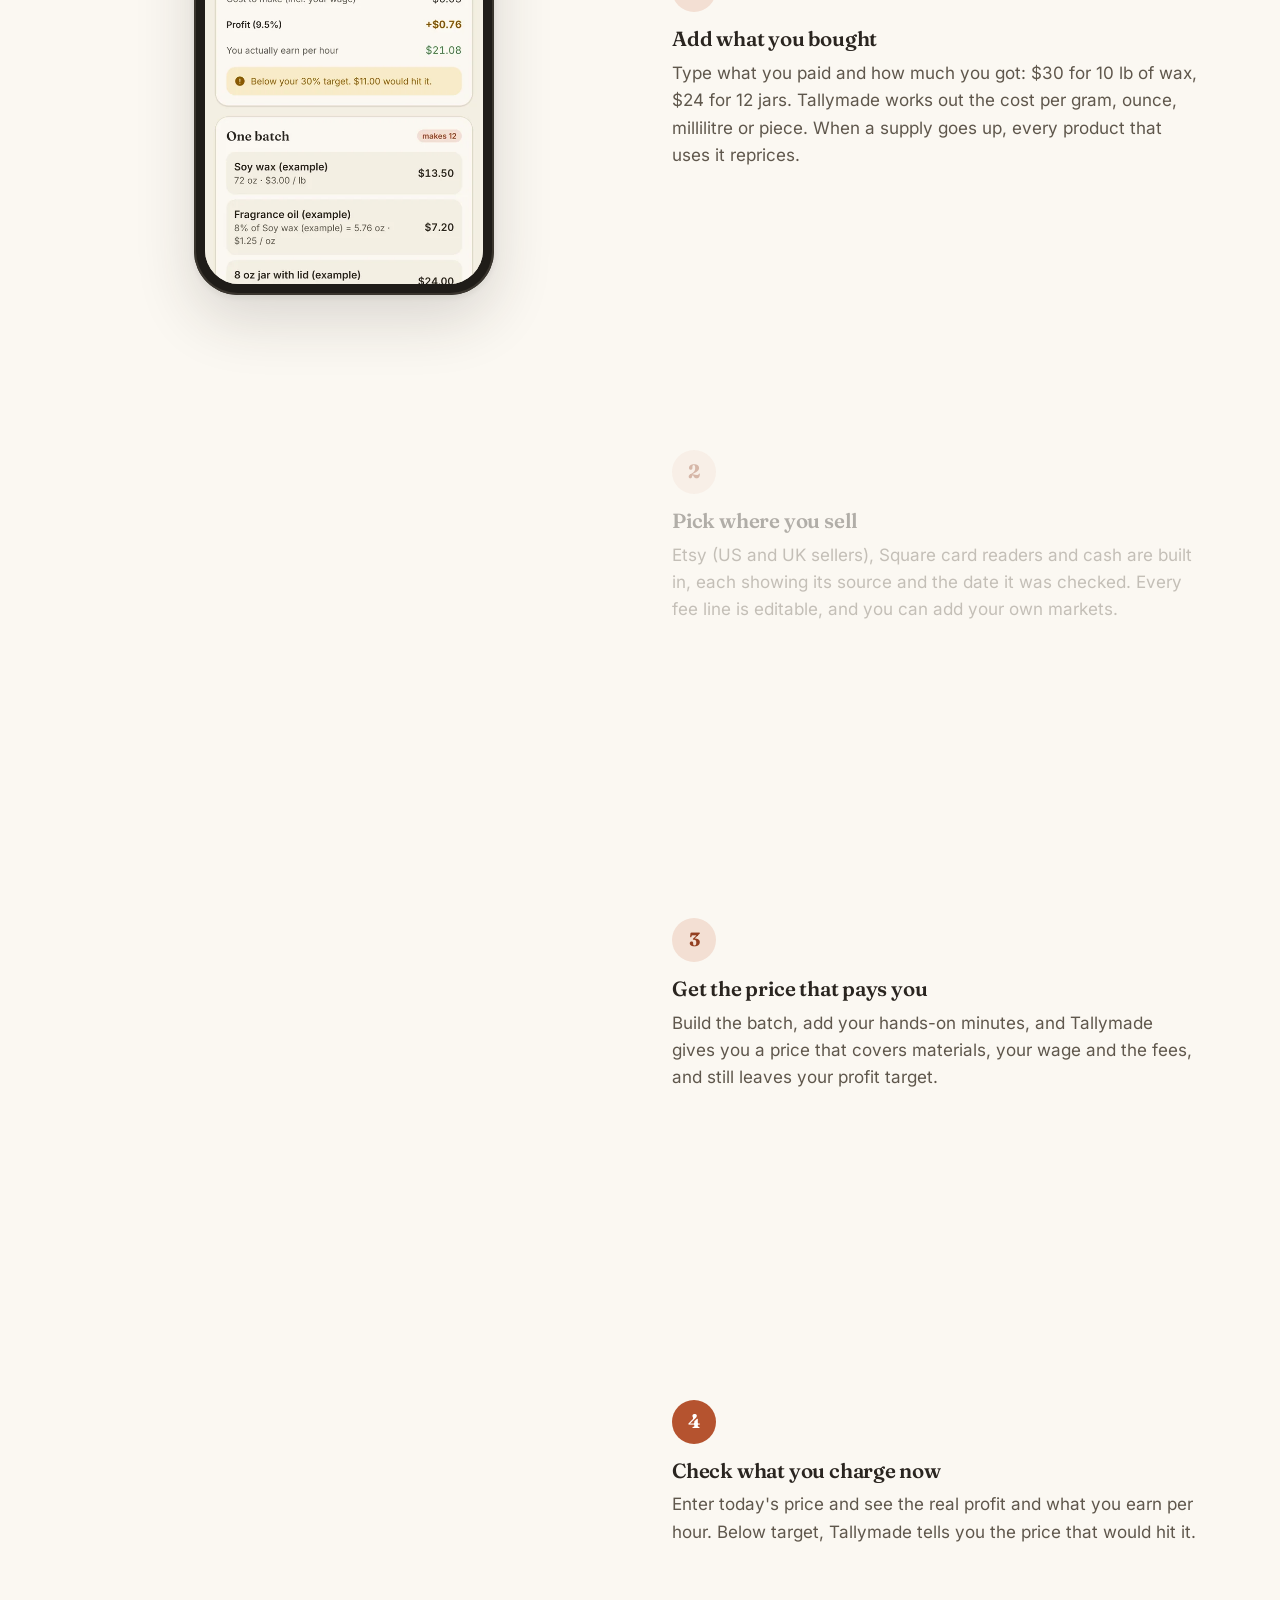
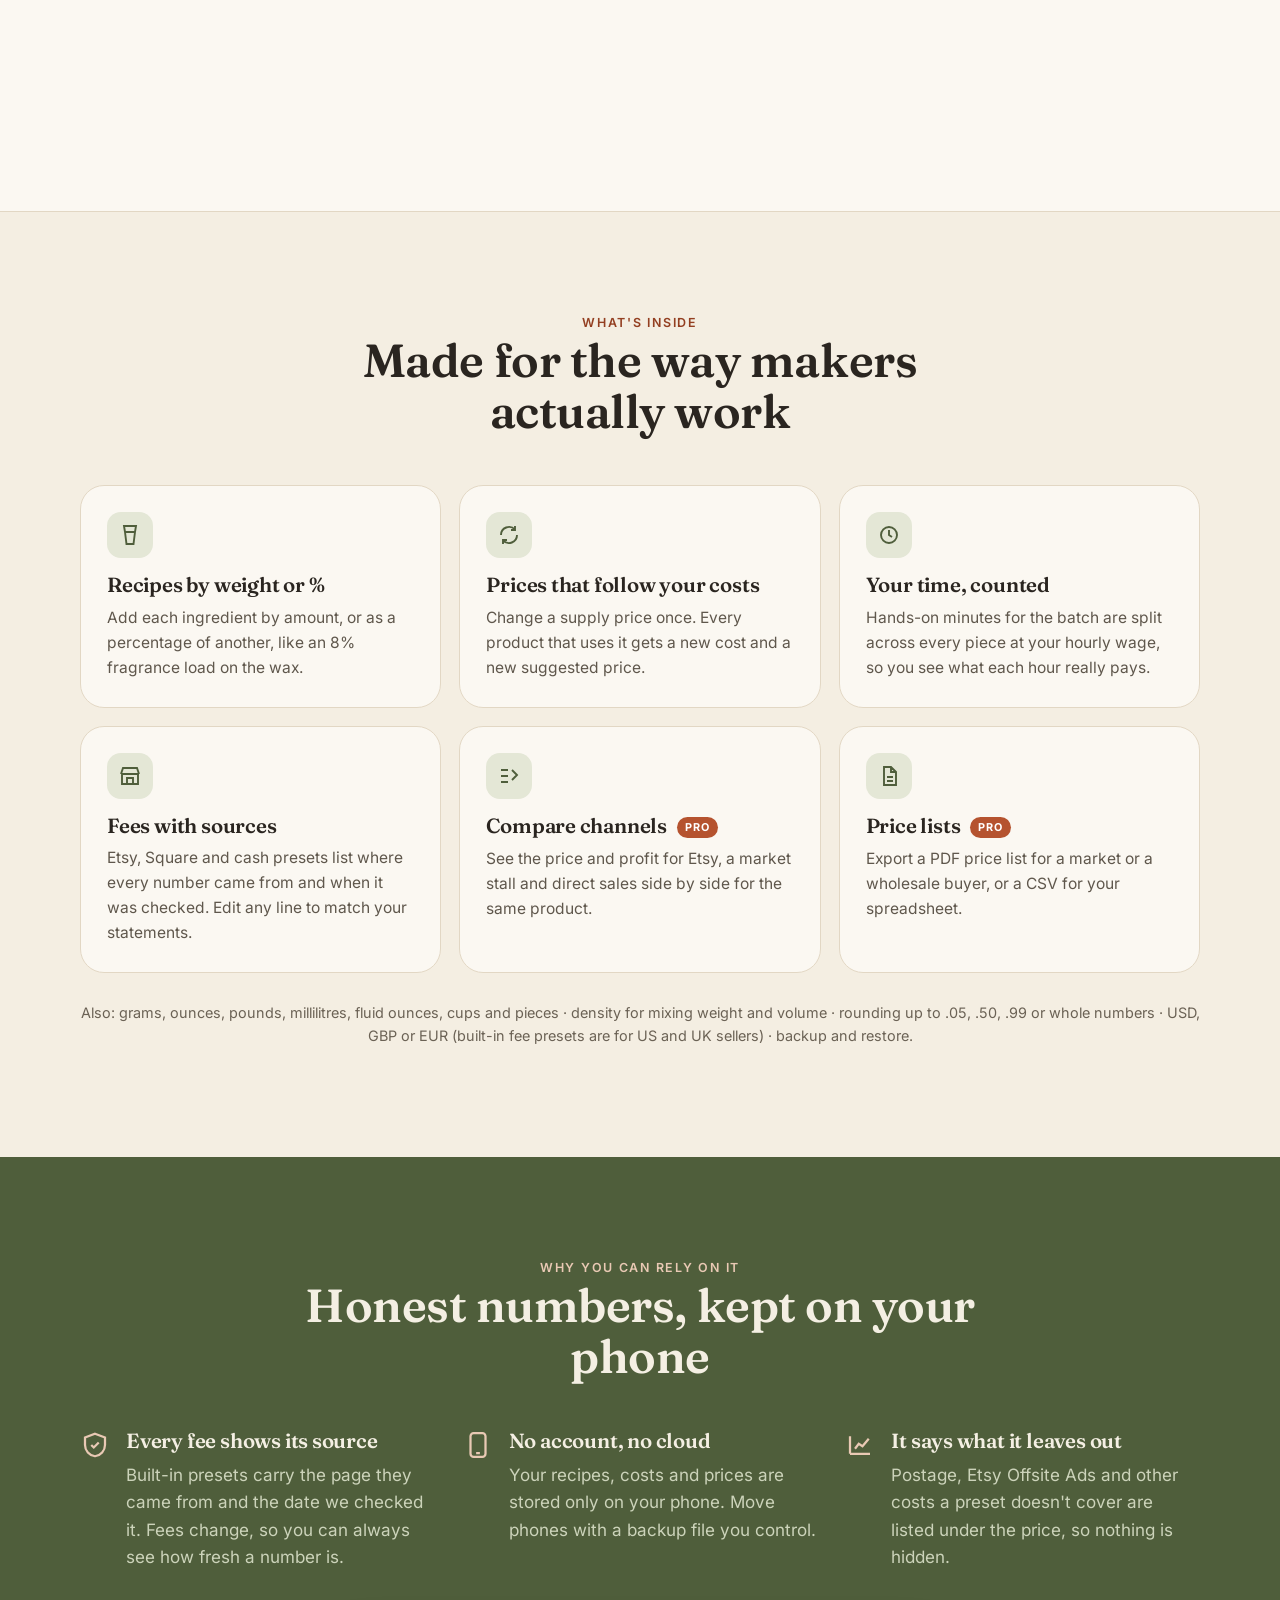
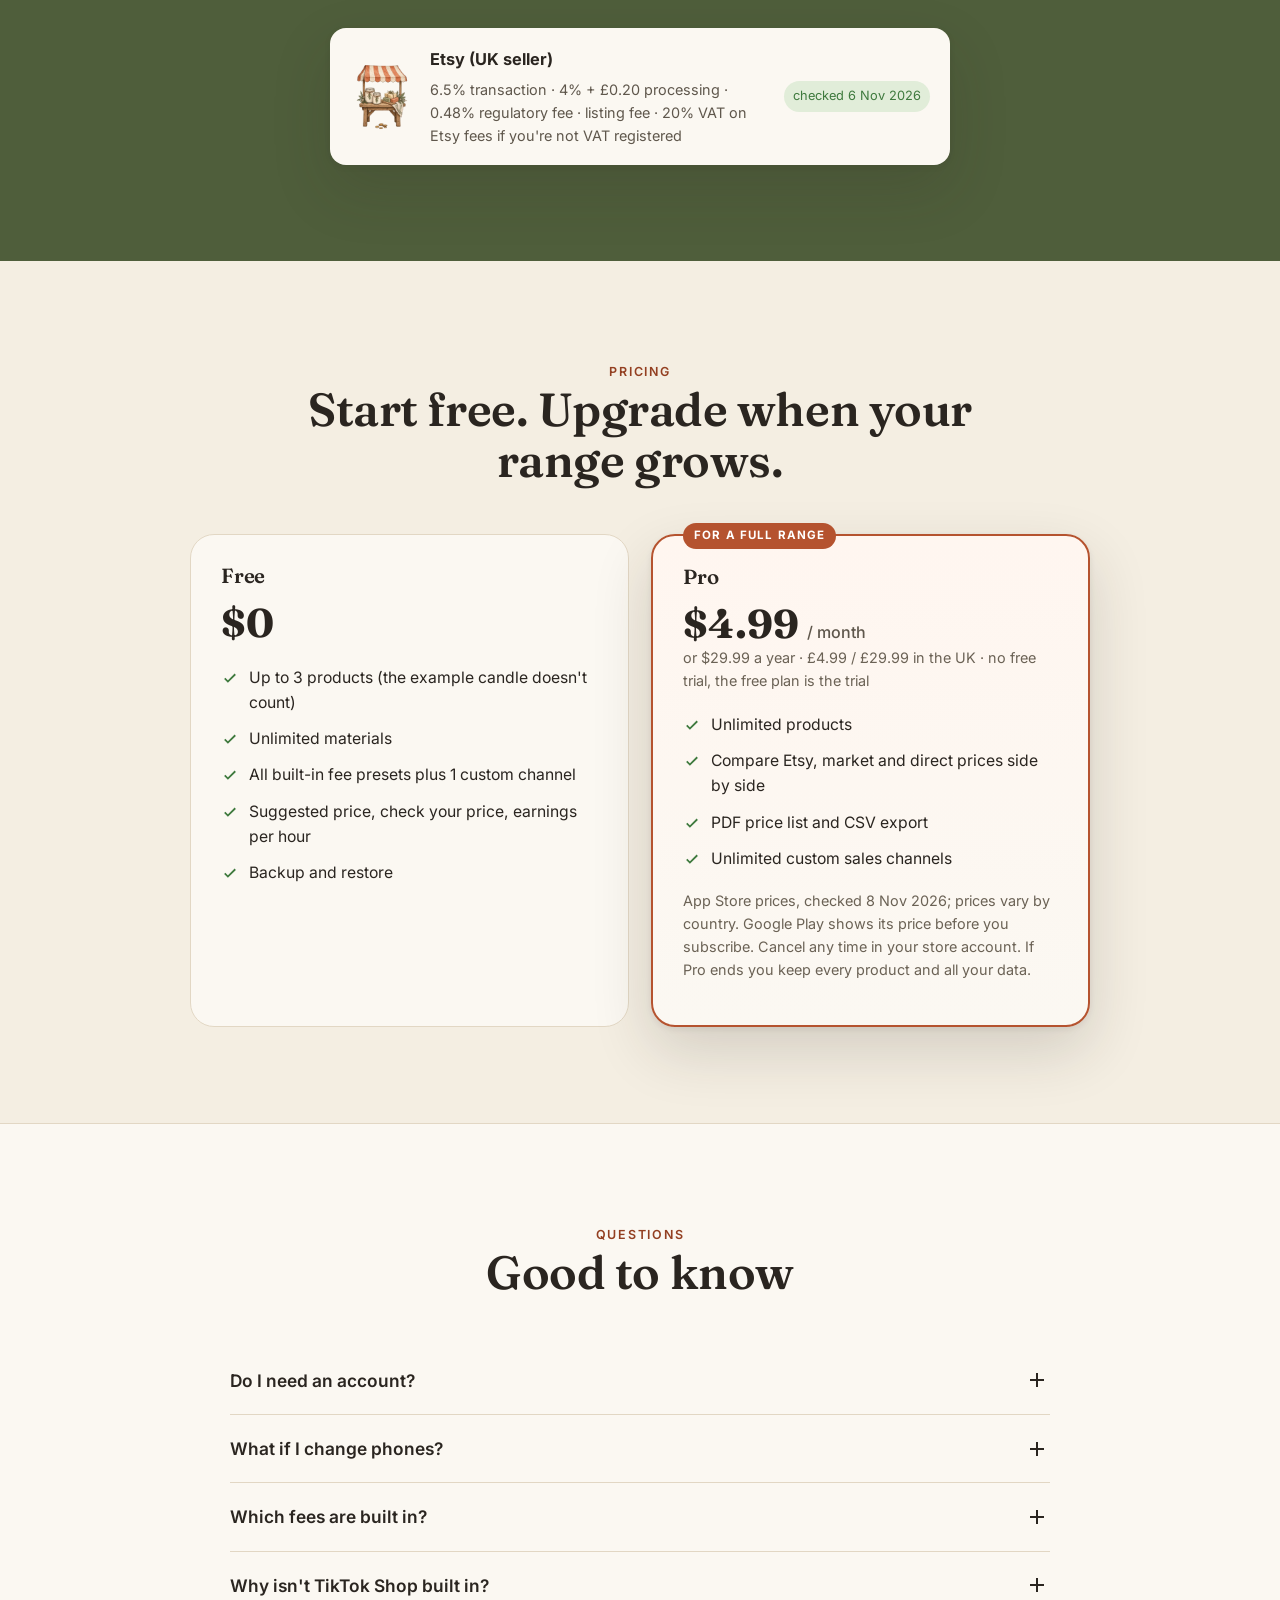
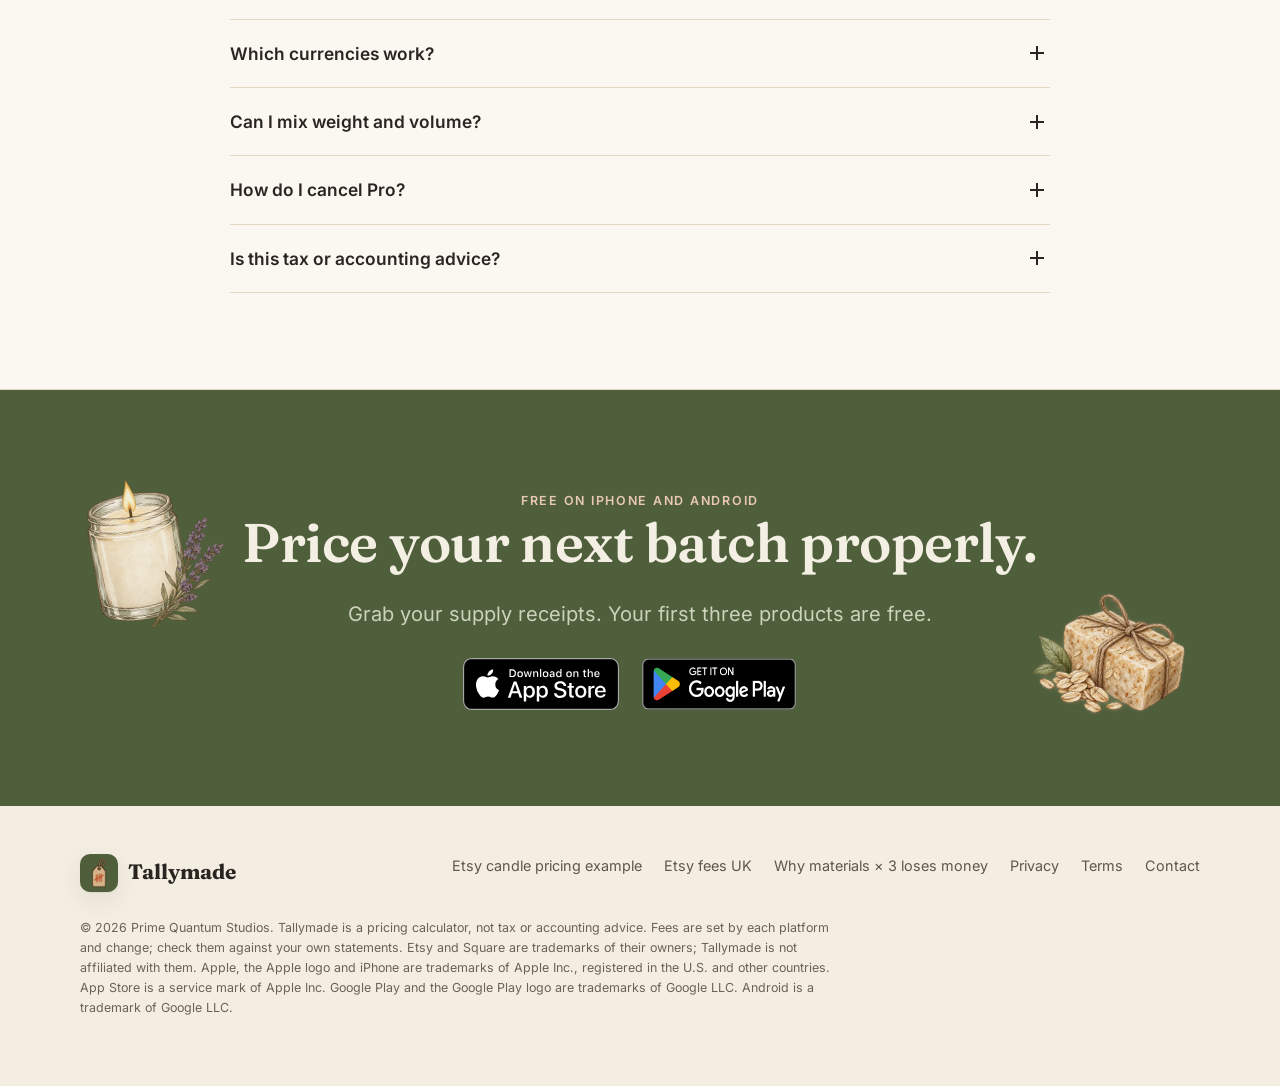
==== commit cc539149: "Free price check: result only, no formula or breakdown Co-Authored-By: Claude Opus 5.5 <noreply@anth" ====
--- a/index.html
+++ b/index.html
@@ -113,13 +113,41 @@
   <section id="try" aria-labelledby="try-h">
     <div class="wrap">
       <div class="sec-head">
-        <span class="eyebrow rv">Your price</span>
-        <h2 id="try-h" class="rv d1">What should your price be?</h2>
-        <p class="lead rv d2">It depends on what your supplies cost, how long each batch takes you and where you sell. The example candle needed $11, not $8; yours will land somewhere else. Tallymade works it out for your own products, free for your first 3.</p>
-      </div>
-      <div class="badges rv d3" data-badges style="justify-content:center">
-        <a class="as" href="https://apps.apple.com/app/id6823324719"><img src="assets/appstore.svg" alt="Download on the App Store" width="156" height="52" loading="lazy"></a>
-        <a class="gp" href="https://play.google.com/store/apps/details?id=com.primequantumstudios.tallymade&amp;referrer=utm_source%3Dtallymade.app%26utm_medium%3Dwebsite"><img src="assets/gplay.png" alt="Get it on Google Play" width="196" height="76" loading="lazy"></a>
+        <span class="eyebrow rv">Free price check</span>
+        <h2 id="try-h" class="rv d1">What does one piece really pay you?</h2>
+        <p class="lead rv d2">Three numbers, no sign-up. Nothing you type leaves this page.</p>
+      </div>
+      <form class="pcheck rv d2" id="pcheck" novalidate onsubmit="return false">
+        <div class="pc-grid">
+          <label class="pc-f pc-wide"><span>Where you sell it</span>
+            <select id="pc-ch">
+              <option value="etsy-uk">Etsy (UK seller)</option>
+              <option value="etsy-us">Etsy (US seller)</option>
+              <option value="square-uk">Square card reader (UK, in person)</option>
+              <option value="square-us">Square card reader (US, in person)</option>
+              <option value="cash-gbp">Cash, no fees (£)</option>
+              <option value="cash-usd">Cash, no fees ($)</option>
+            </select></label>
+          <label class="pc-f"><span>Your price, one piece</span><div class="pc-in"><i data-cur aria-hidden="true">£</i><input id="pc-price" aria-label="Your price, one piece, in pounds" inputmode="decimal" autocomplete="off" placeholder="12.00"></div></label>
+          <label class="pc-f"><span>Supplies for one piece</span><div class="pc-in"><i data-cur aria-hidden="true">£</i><input id="pc-sup" aria-label="Supplies for one piece, in pounds" aria-describedby="pc-sup-h" inputmode="decimal" autocomplete="off" placeholder="4.50"></div><small id="pc-sup-h">wax, jar, wick, scent, label, box</small></label>
+          <label class="pc-f"><span>Your time for one piece</span><div class="pc-in"><input id="pc-min" aria-label="Your time for one piece, in minutes" aria-describedby="pc-min-h" inputmode="decimal" autocomplete="off" placeholder="20"><i class="suf" aria-hidden="true">min</i></div><small id="pc-min-h">making, packing, listing</small></label>
+        </div>
+        <div class="pc-out">
+          <div class="pc-res" data-pc="empty"><p class="pc-hint">Fill in all three boxes (time must be more than 0) to see what you keep.</p></div>
+          <div class="pc-res" data-pc="done" hidden>
+            <div class="pc-big"><span>You keep</span><b id="pc-keep" class="tnum">£0.00</b><span>a piece</span></div>
+            <div class="pc-big"><span>Your time earns</span><b id="pc-hour" class="tnum">£0.00</b><span>an hour</span></div>
+          </div>
+          <p class="pc-say" id="pc-say" aria-live="polite" aria-atomic="true"></p>
+        </div>
+        <p class="pc-note">Before tax, after the selling fees and your supplies. It leaves out postage, ads and running costs like electricity, so the real figure is usually lower. Etsy UK includes 20% VAT on Etsy's fees, as charged to sellers who are not VAT registered. Fee rates: Etsy and Square's published rates, checked October and November 2026.</p>
+      </form>
+      <div class="pc-next rv d3">
+        <p><b>Is that enough?</b> Tallymade tells you the price that pays you what you want, for every product, and updates them all when your supplies cost more. Free for your first 3 products.</p>
+        <div class="badges" data-badges style="justify-content:center">
+          <a class="as" href="https://apps.apple.com/app/id6823324719"><img src="assets/appstore.svg" alt="Download on the App Store" width="156" height="52" loading="lazy"></a>
+          <a class="gp" href="https://play.google.com/store/apps/details?id=com.primequantumstudios.tallymade&amp;referrer=utm_source%3Dtallymade.app%26utm_medium%3Dpricecheck"><img src="assets/gplay.png" alt="Get it on Google Play" width="196" height="76" loading="lazy"></a>
+        </div>
       </div>
     </div>
   </section>
--- a/assets/site.css
+++ b/assets/site.css
@@ -288,3 +288,35 @@
   .js .chip{opacity:1;transform:none}
   .hero h1 .hl::after{transform:none}
 }
+
+/* Free price check */
+.pcheck{box-sizing:border-box;width:100%;max-width:760px;margin:8px auto 0;background:var(--card);border:1px solid var(--line);border-radius:var(--r-lg);box-shadow:var(--shadow);padding:24px}
+.pc-grid{display:grid;grid-template-columns:repeat(3,minmax(0,1fr));gap:16px}
+.pc-f{min-width:0;display:flex;flex-direction:column;gap:6px;font-weight:600;font-size:.92rem;color:var(--ink)}
+.pc-f small{font-weight:400;color:var(--ink-faint);font-size:.8rem}
+.pc-wide{grid-column:1/-1}
+.pc-f select,.pc-in{width:100%;box-sizing:border-box;background:var(--paper);border:1.5px solid #8F8473;border-radius:12px;font:500 1rem var(--body);color:var(--ink);transition:border-color .2s,box-shadow .2s}
+.pc-f select{padding:12px}
+.pc-in{display:flex;align-items:center;padding:0 12px}
+.pc-in i{font-style:normal;color:var(--ink-soft)}
+.pc-in .suf{margin-left:4px}
+.pc-in input{flex:1;min-width:0;width:100%;border:0;background:transparent;font:600 1.1rem var(--body);color:var(--ink);padding:12px 6px;outline:none}
+.pc-in:focus-within,.pc-f select:focus{border-color:var(--olive);box-shadow:0 0 0 3px var(--olive-soft);outline:none}
+.pc-out{margin-top:20px;min-height:118px}
+.pc-hint{color:var(--ink-faint);text-align:center;padding:28px 0;margin:0}
+.pc-res[data-pc=done]{display:grid;grid-template-columns:1fr 1fr;gap:14px;animation:pcin .45s var(--ease)}
+.pc-res[hidden]{display:none}
+.pc-big{background:var(--profit-soft);border-radius:var(--r-md);padding:14px 16px;display:flex;flex-direction:column;gap:2px;transition:background .4s}
+.pc-big span{font-size:.85rem;color:var(--ink-soft)}
+.pc-big b{font:700 2rem/1.1 var(--display);color:var(--profit);overflow-wrap:anywhere;transition:color .4s}
+.pcheck.loss .pc-big{background:var(--loss-soft)}.pcheck.loss .pc-big b{color:var(--loss)}
+.pcheck.low .pc-big{background:var(--warn-soft)}.pcheck.low .pc-big b{color:var(--warn)}
+.pc-say{margin:12px 0 0;font-weight:500}
+.pc-note{margin:16px 0 0;font-size:.8rem;color:var(--ink-faint)}
+.pc-next{max-width:640px;margin:22px auto 0;text-align:center}
+@keyframes pcin{from{opacity:0;transform:translateY(6px)}to{opacity:1;transform:none}}
+@media (max-width:640px){.pcheck{padding:18px}.pc-grid{grid-template-columns:1fr}.pc-res[data-pc=done]{grid-template-columns:1fr}.pc-big b{font-size:1.7rem}}
+@media (prefers-reduced-motion:reduce){.pc-res[data-pc=done]{animation:none}}
+
+/* Stop decorative art from causing sideways scroll on phones */
+html,body{overflow-x:clip}
